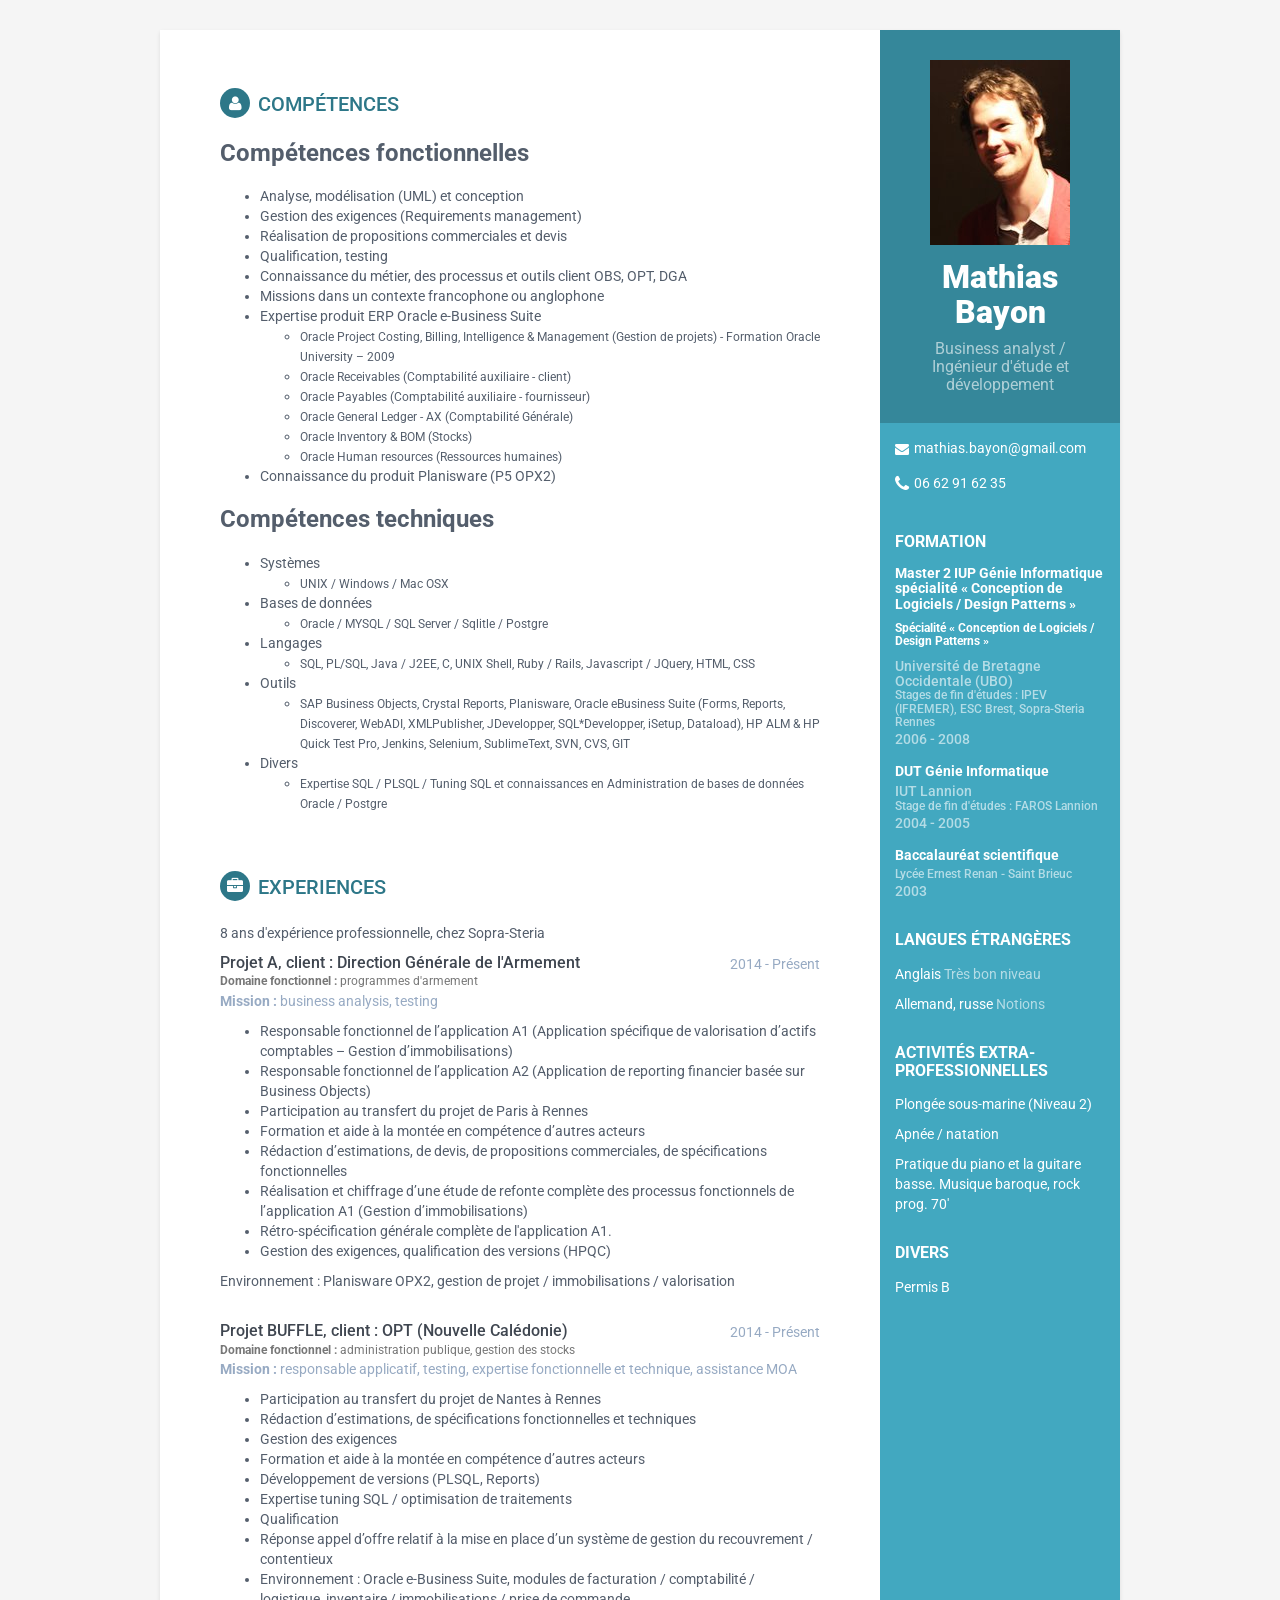
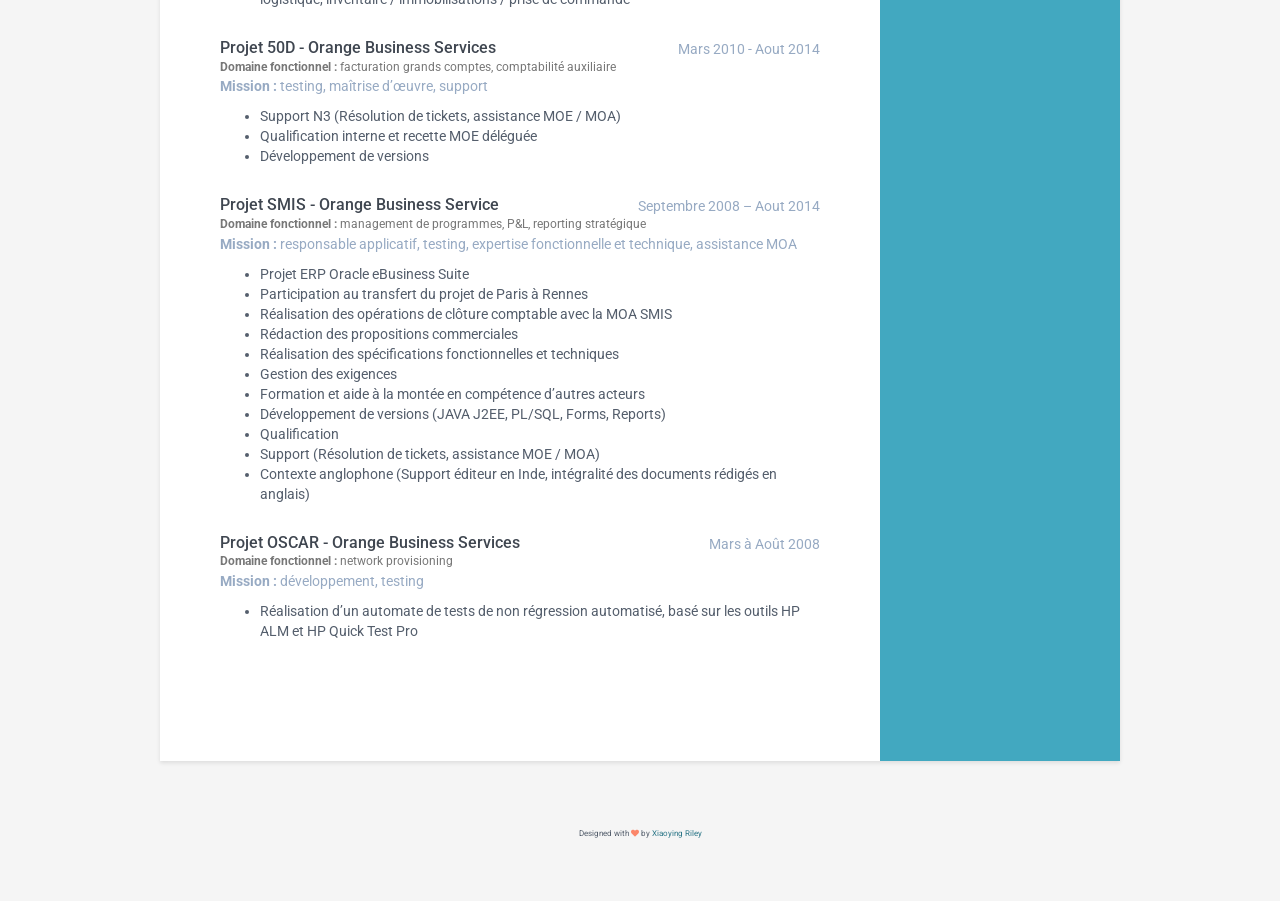
==== index.html @ 3745bb8a "First version" ====
<!DOCTYPE html>
<!--[if IE 8]> <html lang="en" class="ie8"> <![endif]-->  
<!--[if IE 9]> <html lang="en" class="ie9"> <![endif]-->  
<!--[if !IE]><!--> <html lang="fr"> <!--<![endif]-->  
<head>
    <title>CV</title>
    <!-- Meta -->
    <meta charset="utf-8">
    <meta http-equiv="X-UA-Compatible" content="IE=edge">
    <meta name="viewport" content="width=device-width, initial-scale=1.0">
    <meta name="description" content="Responsive HTML5 Resume/CV Template for Developers">
    <meta name="author" content="Xiaoying Riley at 3rd Wave Media">    
    <link rel="shortcut icon" href="favicon.ico" media="all">  
    <link href='https://fonts.googleapis.com/css?family=Roboto:400,500,400italic,300italic,300,500italic,700,700italic,900,900italic' rel='stylesheet' type='text/css' media="all">
    <!-- Global CSS -->
    <link rel="stylesheet" href="assets/plugins/bootstrap/css/bootstrap.min.css" media="all">   
    <!-- Plugins CSS -->
    <link rel="stylesheet" href="assets/plugins/font-awesome/css/font-awesome.css" media="all">
    
    <!-- Theme CSS -->  
    <link id="theme-style" rel="stylesheet" href="assets/css/styles.css" media="all">
    <!-- HTML5 shim and Respond.js for IE8 support of HTML5 elements and media queries -->
    <!--[if lt IE 9]>
      <script src="https://oss.maxcdn.com/html5shiv/3.7.2/html5shiv.min.js"></script>
      <script src="https://oss.maxcdn.com/respond/1.4.2/respond.min.js"></script>
      <![endif]-->
  </head> 

  <body>
    <div class="wrapper">
        <div class="sidebar-wrapper">
            <div class="profile-container">
                <img class="profile" src="assets/images/profile.png" alt="" />
                <h1 class="name">Mathias Bayon</h1>
                <h3 class="tagline">Business analyst / Ingénieur d'étude et développement</h3>
            </div><!--//profile-container-->
            
            <div class="contact-container container-block">
                <ul class="list-unstyled contact-list">
                    <li class="email"><i class="fa fa-envelope"></i><a href="mailto: mathias.bayon@gmail.com">mathias.bayon@gmail.com</a></li>
                    <li class="phone"><i class="fa fa-phone"></i><a href="tel:06 62 91 62 35">06 62 91 62 35</a></li>
                </ul>
            </div><!--//contact-container-->
            <div class="education-container container-block">
                <h2 class="container-block-title">Formation</h2>
                <div class="item">
                    <h4 class="degree">Master 2 IUP Génie Informatique spécialité « Conception de Logiciels / Design Patterns »</h4>
                    <h6 class="specialty">Spécialité « Conception de Logiciels / Design Patterns »</h5>
                        <h5 class="meta">Université de Bretagne Occidentale (UBO)</h5>
						<h6 class="meta">Stages de fin d'études : IPEV (IFREMER), ESC Brest, Sopra-Steria Rennes</h6>
                        <div class="time">2006 - 2008</div>
                    </div><!--//item-->
                    <div class="item">
                        <h4 class="degree">DUT Génie Informatique</h4>
                        <h5 class="meta">IUT Lannion</h5>
						<h6 class="meta">Stage de fin d'études : FAROS Lannion</h5>
                        <div class="time">2004 - 2005</div>
                    </div><!--//item-->
                    <div class="item">
                        <h4 class="degree">Baccalauréat scientifique</h4>
                        <h6 class="meta">Lycée Ernest Renan - Saint Brieuc</h5>
                        <div class="time">2003</div>
                    </div><!--//item-->
                </div><!--//education-container-->

                <div class="languages-container container-block">
                    <h2 class="container-block-title">Langues étrangères</h2>
                    <ul class="list-unstyled interests-list">
                        <li>Anglais <span class="lang-desc">Très bon niveau</span></li>
                        <li>Allemand, russe <span class="lang-desc">Notions</span></li>
                    </ul>
                </div><!--//interests-->

                <div class="interests-container container-block">
                    <h2 class="container-block-title">Activités extra-professionnelles</h2>
                    <ul class="list-unstyled interests-list">
                        <li>Plongée sous-marine (Niveau 2)</li>
                        <li>Apnée / natation</li>
                        <li>Pratique du piano et la guitare basse. Musique baroque, rock prog. 70'</li>
                    </ul>
                </div><!--//interests-->
				
				 <div class="interests-container container-block">
                    <h2 class="container-block-title">Divers</h2>
                    <ul class="list-unstyled interests-list">
                        <li>Permis B</li>
                    </ul>
                </div><!--//interests-->

            </div><!--//sidebar-wrapper-->

            <div class="main-wrapper">

                <section class="section summary-section">
                    <h2 class="section-title"><i class="fa fa-user"></i>Compétences</h2>
                    <div class="summary">
                        <h3>Compétences fonctionnelles<h3>
                           <h4></h4>
						   <ul type="disc">
                           <li>Analyse, modélisation (UML) et conception</li>
						   <li>Gestion des exigences (Requirements management)</li>
						   <li>Réalisation de propositions commerciales et devis</li>
                           <li>Qualification, testing</li>
                           <li>Connaissance du métier, des processus et outils client OBS, OPT, DGA</li>
                           <li>Missions dans un contexte francophone ou anglophone</li>
                           <li>Expertise produit ERP Oracle e-Business Suite
                           <ul>
                               <li><small>Oracle Project Costing, Billing, Intelligence & Management (Gestion de projets) - Formation Oracle University – 2009</small></li>
                               <li><small>Oracle Receivables (Comptabilité auxiliaire - client)</small></li>
                               <li><small>Oracle Payables (Comptabilité auxiliaire - fournisseur)</small></li>
                               <li><small>Oracle General Ledger - AX (Comptabilité Générale)</small></li>
                               <li><small>Oracle Inventory & BOM (Stocks)</small></li>
                               <li><small>Oracle Human resources (Ressources humaines)</small></li>
                           </ul></li>
                           <li>Connaissance du produit Planisware (P5 OPX2)</li>
						   </ul>
                           <h3>Compétences techniques<h3>
                               <h4></h4>
							   <ul type="disc">
							   <li>Systèmes</li>
							   <ul>
                               <li><small>UNIX / Windows / Mac OSX</small></li>
							   </ul></li>
                               <li>Bases de données</li>
							   <ul>
                               <li><small>Oracle / MYSQL / SQL Server / Sqlitle / Postgre</small></li>
							   </ul></li>
                               <li>Langages</li>
							   <ul>
                               <li><small>SQL, PL/SQL, Java / J2EE, C, UNIX Shell, Ruby / Rails, Javascript / JQuery, HTML, CSS</small></li>
							   </ul></li>
                               <li>Outils</li>
							   <ul>
                               <li><small>SAP Business Objects, Crystal Reports, Planisware, Oracle eBusiness Suite (Forms, Reports, Discoverer, WebADI, XMLPublisher, JDevelopper, SQL*Developper, iSetup, Dataload), HP ALM & HP Quick Test Pro, Jenkins, Selenium, SublimeText, SVN, CVS, GIT</small></li>
							   </ul></li>
                               <li>Divers</li>
							   <ul>
                               <li><small>Expertise SQL / PLSQL / Tuning SQL et connaissances en Administration de bases de données Oracle / Postgre</small>
							   </ul></li>
							   </ul>
							</ul>
                           </div><!--//summary-->
                       </section><!--//section-->

                       <section class="section experiences-section">
                        <h2 class="section-title"><i class="fa fa-briefcase"></i>Experiences</h2>
						<p>8 ans d'expérience professionnelle, chez Sopra-Steria</p>
                        <div class="item">
                            <div class="meta">
                                <div class="upper-row">
                                    <h3 class="job-title">Projet A, client : Direction Générale de l'Armement</h3>
                                    <h4 class="job-title"><small><b>Domaine fonctionnel :</b> programmes d'armement</small></h4>
                                    <div class="time">2014 - Présent</div>
                                </div><!--//upper-row-->
                                <div class="company"><b>Mission :</b> business analysis, testing</div>
                            </div><!--//meta-->
                            <div class="details">
                                <ul type="disc">
                                <li>Responsable fonctionnel de l’application A1 (Application spécifique de valorisation d’actifs comptables – Gestion d’immobilisations)</li>
                                <li>Responsable fonctionnel de l’application A2 (Application de reporting financier basée sur Business Objects)</li>
                                <li>Participation au transfert du projet de Paris à Rennes</li>
                                <li>Formation et aide à la montée en compétence d’autres acteurs</li>
                                <li>Rédaction d’estimations, de devis, de propositions commerciales, de spécifications fonctionnelles</li>
                                <li>Réalisation et chiffrage d’une étude de refonte complète des processus fonctionnels de l’application A1 (Gestion d’immobilisations)</li>
								<li>Rétro-spécification générale complète de l'application A1.
                                <li>Gestion des exigences, qualification des versions (HPQC)</li>
                                </ul>
                                <p>Environnement : Planisware OPX2, gestion de projet / immobilisations / valorisation</p>
                                </div><!--//details-->
                            </div><!--//item-->
                            <div class="item">
                                <div class="meta">
                                    <div class="upper-row">
									<h3 class="job-title">Projet BUFFLE, client : OPT (Nouvelle Calédonie)</h3>
									<h4 class="job-title"><small><b>Domaine fonctionnel :</b> administration publique, gestion des stocks</small></h4>
                                    <div class="time">2014 - Présent</div>
                                    </div><!--//upper-row-->
                                    <div class="company"><b>Mission :</b> responsable applicatif, testing, expertise fonctionnelle et technique, assistance MOA</div>
                                </div><!--//meta-->
                                <div class="details">
								<ul type="disc">
                                    <li>Participation au transfert du projet de Nantes à Rennes</li>
                                    <li>Rédaction d’estimations, de spécifications fonctionnelles et techniques</li>
                                    <li>Gestion des exigences</li>
                                    <li>Formation et aide à la montée en compétence d’autres acteurs</li>
                                    <li>Développement de versions (PLSQL, Reports)</li>
                                    <li>Expertise tuning SQL / optimisation de traitements</li>
                                    <li>Qualification</li>
                                    <li>Réponse appel d’offre relatif à la mise en place d’un système de gestion du recouvrement / contentieux</li>
                                    <li>Environnement : Oracle e-Business Suite, modules de facturation / comptabilité / logistique, inventaire / immobilisations / prise de commande</li>
									</ul>
                                    </div><!--//details-->
                                </div><!--//item-->
                                <div class="item">
                                    <div class="meta">
                                        <div class="upper-row">
                                            <h3 class="job-title">Projet 50D - Orange Business Services</h3>
											<h4 class="job-title"><small><b>Domaine fonctionnel :</b> facturation grands comptes, comptabilité auxiliaire</small></h4>
                                            <div class="time">Mars 2010 - Aout 2014</div>
                                        </div><!--//upper-row-->
                                        <div class="company"><b>Mission :</b> testing, maîtrise d’œuvre, support</div>
                                    </div><!--//meta-->
                                    <div class="details">
									<ul type="disc">
                                        <li>Support N3 (Résolution de tickets, assistance MOE / MOA)</li>
                                        <li>Qualification interne et recette MOE déléguée</li>
                                        <li>Développement de versions</li>
                                        </p>
										</ul>
                                    </div><!--//details-->
                                </div><!--//item-->
                                <div class="item">
                                    <div class="meta">
                                        <div class="upper-row">
                                            <h3 class="job-title">Projet SMIS - Orange Business Service</h3>
											<h4 class="job-title"><small><b>Domaine fonctionnel :</b> management de programmes, P&L, reporting stratégique</small></h4>
                                            <div class="time">Septembre 2008 – Aout 2014</div>
                                        </div><!--//upper-row-->
                                        <div class="company"><b>Mission :</b> responsable applicatif, testing, expertise fonctionnelle et technique, assistance MOA</div>
                                    </div><!--//meta-->
                                    <div class="details">
                                        <ul type="disc">
										<li>Projet ERP Oracle eBusiness Suite</li>
										<li>Participation au transfert du projet de Paris à Rennes</li>
                                        <li>Réalisation des opérations de clôture comptable avec la MOA SMIS</li>
                                        <li>Rédaction des propositions commerciales</li>
										<li>Réalisation des spécifications fonctionnelles et techniques</li>
                                        <li>Gestion des exigences</li>
                                        <li>Formation et aide à la montée en compétence d’autres acteurs</li>
                                        <li>Développement de versions (JAVA J2EE, PL/SQL, Forms, Reports)</li>
                                        <li>Qualification</li>
                                        <li>Support (Résolution de tickets, assistance MOE / MOA)</li>
                                        <li>Contexte anglophone (Support éditeur en Inde, intégralité des documents rédigés en anglais)</li>
										</ul>
                                    </div><!--//details-->
                                </div><!--//item-->
                                <div class="item">
                                    <div class="meta">
                                        <div class="upper-row">
                                            <h3 class="job-title">Projet OSCAR - Orange Business Services</h3>
											<h4 class="job-title"><small><b>Domaine fonctionnel :</b> network provisioning</small></h4>
                                            <div class="time">Mars à Août 2008</div>
                                        </div><!--//upper-row-->
                                        <div class="company"><b>Mission :</b> développement, testing</div>
                                    </div><!--//meta-->
                                    <div class="details">
									<ul type="disc">
                                        <li>Réalisation d’un automate de tests de non régression automatisé, basé sur les outils HP ALM et HP Quick Test Pro</li>
									</ul>
                                    </div><!--//details-->
                                </div><!--//item-->
                            </section><!--//section-->
                    </div><!--//main-body-->
                </div>

                <footer class="footer">
                    <div class="text-center">
                        <!--/* This template is released under the Creative Commons Attribution 3.0 License. Please keep the attribution link below when using for your own project. Thank you for your support. :) If you'd like to use the template without the attribution, you can check out other license options via our website: themes.3rdwavemedia.com */-->
                        <small class="copyright">Designed with <i class="fa fa-heart"></i> by <a href="http://themes.3rdwavemedia.com" target="_blank">Xiaoying Riley</a></small>
                    </div><!--//container-->
                </footer><!--//footer-->

                <!-- Javascript -->          
                <script type="text/javascript" src="assets/plugins/jquery-1.11.3.min.js"></script>
                <script type="text/javascript" src="assets/plugins/bootstrap/js/bootstrap.min.js"></script>    
                <!-- custom js -->
                <script type="text/javascript" src="assets/js/main.js"></script>            
            </body>
            </html>
---- assets/css/styles.css ----
/*   
 * Template Name: Orbit - Responsive Resume/CV Template for Developers
 * Version: 1.0
 * Author: Xiaoying Riley
 * Twitter: @3rdwave_themes
 * License: Creative Commons Attribution 3.0 License
 * Website: http://themes.3rdwavemedia.com/
*/
/* styles.css */
/* ======= Base ======= */
body {
  font-family: 'Roboto', sans-serif;
  color: #545E6C;
  background: #f5f5f5;
  font-size: 14px;
  padding: 30px;
  -webkit-font-smoothing: antialiased;
  -moz-osx-font-smoothing: grayscale;
}
h1,
h2,
h3,
h4,
h5,
h6 {
  font-weight: 700;
}
a {
  color: #2d7788;
  -webkit-transition: all 0.4s ease-in-out;
  -moz-transition: all 0.4s ease-in-out;
  -ms-transition: all 0.4s ease-in-out;
  -o-transition: all 0.4s ease-in-out;
}
a:hover {
  text-decoration: underline;
  color: #1a454f;
}
a:focus {
  text-decoration: none;
}
p {
  line-height: 1.5;
}
.wrapper {
  background: #42A8C0;
  max-width: 960px;
  margin: 0 auto;
  position: relative;
  -webkit-box-shadow: 0px 2px 4px rgba(0, 0, 0, 0.1);
  -moz-box-shadow: 0px 2px 4px rgba(0, 0, 0, 0.1);
  box-shadow: 0px 2px 4px rgba(0, 0, 0, 0.1);
}
.sidebar-wrapper {
  background: #42A8C0;
  position: absolute;
  right: 0;
  width: 240px;
  height: 100%;
  min-height: 800px;
  color: #fff;
}
.sidebar-wrapper a {
  color: #fff;
}
.sidebar-wrapper .profile-container {
  padding: 30px;
  background: rgba(0, 0, 0, 0.2);
  text-align: center;
  color: #fff;
}
.sidebar-wrapper .name {
  font-size: 32px;
  font-weight: 900;
  margin-top: 0;
  margin-bottom: 10px;
}
.sidebar-wrapper .tagline {
  color: rgba(255, 255, 255, 0.6);
  font-size: 16px;
  font-weight: 400;
  margin-top: 0;
  margin-bottom: 0;
}
.sidebar-wrapper .profile {
  margin-bottom: 15px;
}
.sidebar-wrapper .contact-list .fa {
  margin-right: 5px;
  font-size: 18px;
  vertical-align: middle;
}
.sidebar-wrapper .contact-list li {
  margin-bottom: 15px;
}
.sidebar-wrapper .contact-list li:last-child {
  margin-bottom: 0;
}
.sidebar-wrapper .contact-list .email .fa {
  font-size: 14px;
}
.sidebar-wrapper .container-block {
  padding: 15px;
}
.sidebar-wrapper .container-block-title {
  text-transform: uppercase;
  font-size: 16px;
  font-weight: 700;
  margin-top: 0;
  margin-bottom: 15px;
}
.sidebar-wrapper .degree {
  font-size: 14px;
  margin-top: 0;
  margin-bottom: 5px;
}
.sidebar-wrapper .education-container .item {
  margin-bottom: 15px;
}
.sidebar-wrapper .education-container .item:last-child {
  margin-bottom: 0;
}
.sidebar-wrapper .education-container .meta {
  color: rgba(255, 255, 255, 0.6);
  font-weight: 500;
  margin-bottom: 0px;
  margin-top: 0;
}
.sidebar-wrapper .education-container .time {
  color: rgba(255, 255, 255, 0.6);
  font-weight: 500;
  margin-bottom: 0px;
}
.sidebar-wrapper .languages-container .lang-desc {
  color: rgba(255, 255, 255, 0.6);
}
.sidebar-wrapper .languages-list {
  margin-bottom: 0;
}
.sidebar-wrapper .languages-list li {
  margin-bottom: 10px;
}
.sidebar-wrapper .languages-list li:last-child {
  margin-bottom: 0;
}
.sidebar-wrapper .interests-list {
  margin-bottom: 0;
}
.sidebar-wrapper .interests-list li {
  margin-bottom: 10px;
}
.sidebar-wrapper .interests-list li:last-child {
  margin-bottom: 0;
}
.main-wrapper {
  background: #fff;
  padding: 60px;
  padding-right: 300px;
}
.main-wrapper .section-title {
  text-transform: uppercase;
  font-size: 20px;
  font-weight: 500;
  color: #2d7788;
  position: relative;
  margin-top: 0;
  margin-bottom: 20px;
}
.main-wrapper .section-title .fa {
  width: 30px;
  height: 30px;
  margin-right: 8px;
  display: inline-block;
  color: #fff;
  -webkit-border-radius: 50%;
  -moz-border-radius: 50%;
  -ms-border-radius: 50%;
  -o-border-radius: 50%;
  border-radius: 50%;
  -moz-background-clip: padding;
  -webkit-background-clip: padding-box;
  background-clip: padding-box;
  background: #2d7788;
  text-align: center;
  padding-top: 8px;
  font-size: 16px;
  position: relative;
  top: -2px;
}
.main-wrapper .section {
  margin-bottom: 60px;
}
.main-wrapper .experiences-section .item {
  margin-bottom: 30px;
}
.main-wrapper .upper-row {
  position: relative;
  overflow: hidden;
  margin-bottom: 2px;
}
.main-wrapper .job-title {
  color: #3F4650;
  font-size: 16px;
  margin-top: 0;
  margin-bottom: 0;
  font-weight: 500;
}
.main-wrapper .time {
  position: absolute;
  right: 0;
  top: 0;
  color: #97AAC3;
}
.main-wrapper .company {
  margin-bottom: 10px;
  color: #97AAC3;
}
.main-wrapper .project-title {
  font-size: 16px;
  font-weight: 400;
  margin-top: 0;
  margin-bottom: 5px;
}
.main-wrapper .projects-section .intro {
  margin-bottom: 30px;
}
.main-wrapper .projects-section .item {
  margin-bottom: 15px;
}
.skillset .item {
  margin-bottom: 15px;
  overflow: hidden;
}
.skillset .level-title {
  font-size: 14px;
  margin-top: 0;
  margin-bottom: 12px;
}
.skillset .level-bar {
  height: 12px;
  background: #f5f5f5;
}
.skillset .level-bar-inner {
  height: 12px;
  background: #7bc2d3;
}
.footer {
  padding: 30px;
  padding-top: 60px;
}
.footer .copyright {
  line-height: 1.6;
  color: #545E6C;
  font-size: 8px;
}
.footer .fa-heart {
  color: #fb866a;
}
/* Extra small devices (phones, less than 768px) */
@media (max-width: 767px) {
  .sidebar-wrapper {
    position: static;
    width: inherit;
  }
  .main-wrapper {
    padding: 30px;
  }
  .main-wrapper .time {
    position: static;
    display: block;
    margin-top: 5px;
  }
  .main-wrapper .upper-row {
    margin-bottom: 0;
  }
}
/* Small devices (tablets, 768px and up) */
/* Medium devices (desktops, 992px and up) */
@media (min-width: 992px) {
  .skillset .level-title {
    display: inline-block;
    float: left;
    width: 30%;
    margin-bottom: 0;
  }
  .skillset .level-bar {
    display: inline-block;
    width: 70%;
    float: left;
    position: relative;
    top: 1px;
  }
}
/* Large devices (large desktops, 1200px and up) */
/* Ex-Large devices (large desktops, 1200px and up) */
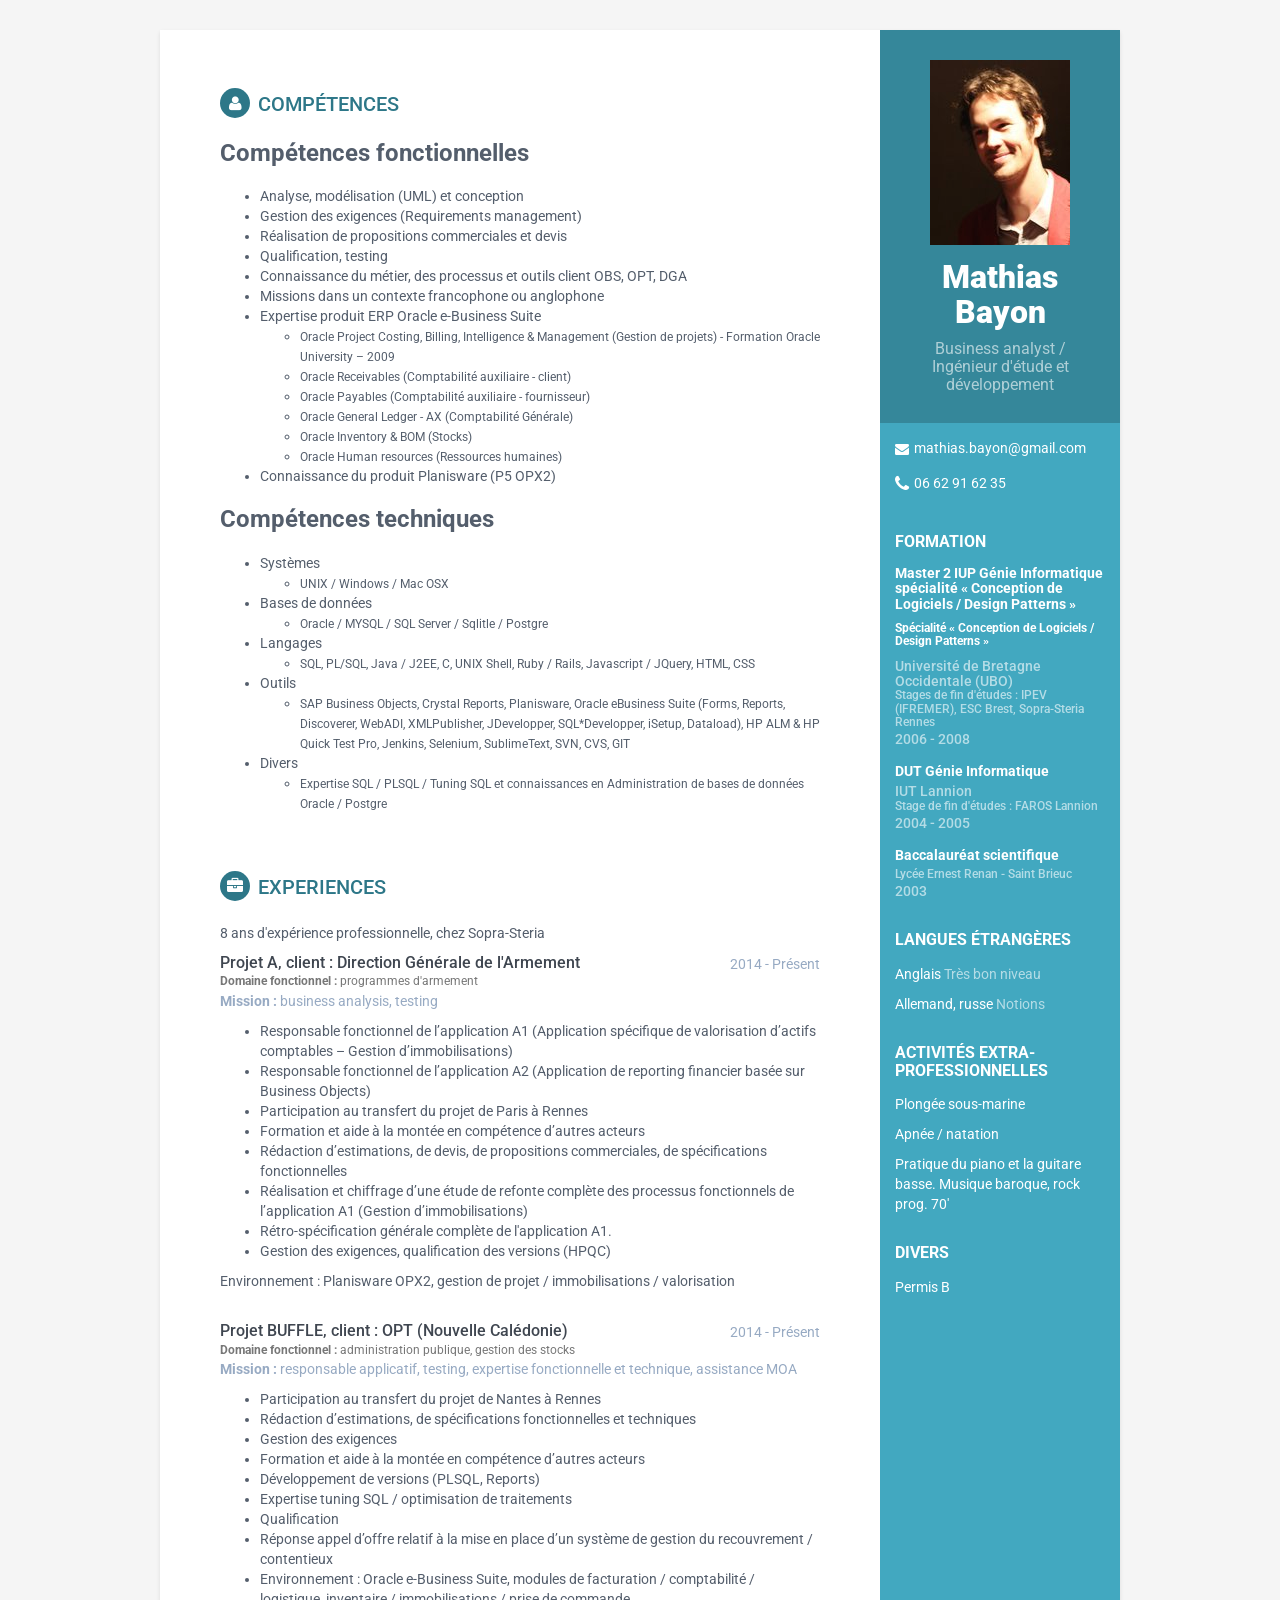
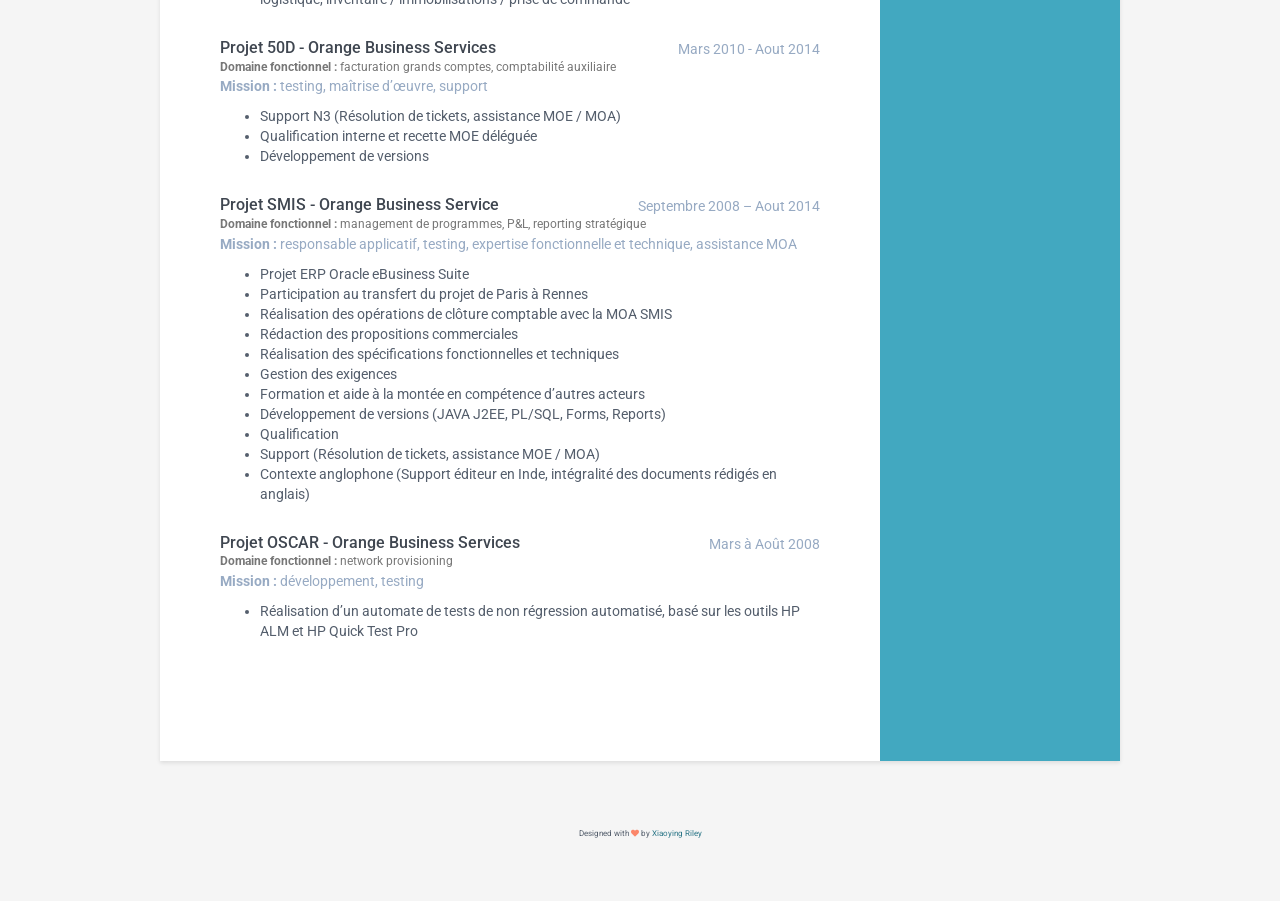
==== commit b8d0925a: "Fixes" ====
--- a/index.html
+++ b/index.html
@@ -74,7 +74,7 @@
                 <div class="interests-container container-block">
                     <h2 class="container-block-title">Activités extra-professionnelles</h2>
                     <ul class="list-unstyled interests-list">
-                        <li>Plongée sous-marine (Niveau 2)</li>
+                        <li>Plongée sous-marine</li>
                         <li>Apnée / natation</li>
                         <li>Pratique du piano et la guitare basse. Musique baroque, rock prog. 70'</li>
                     </ul>
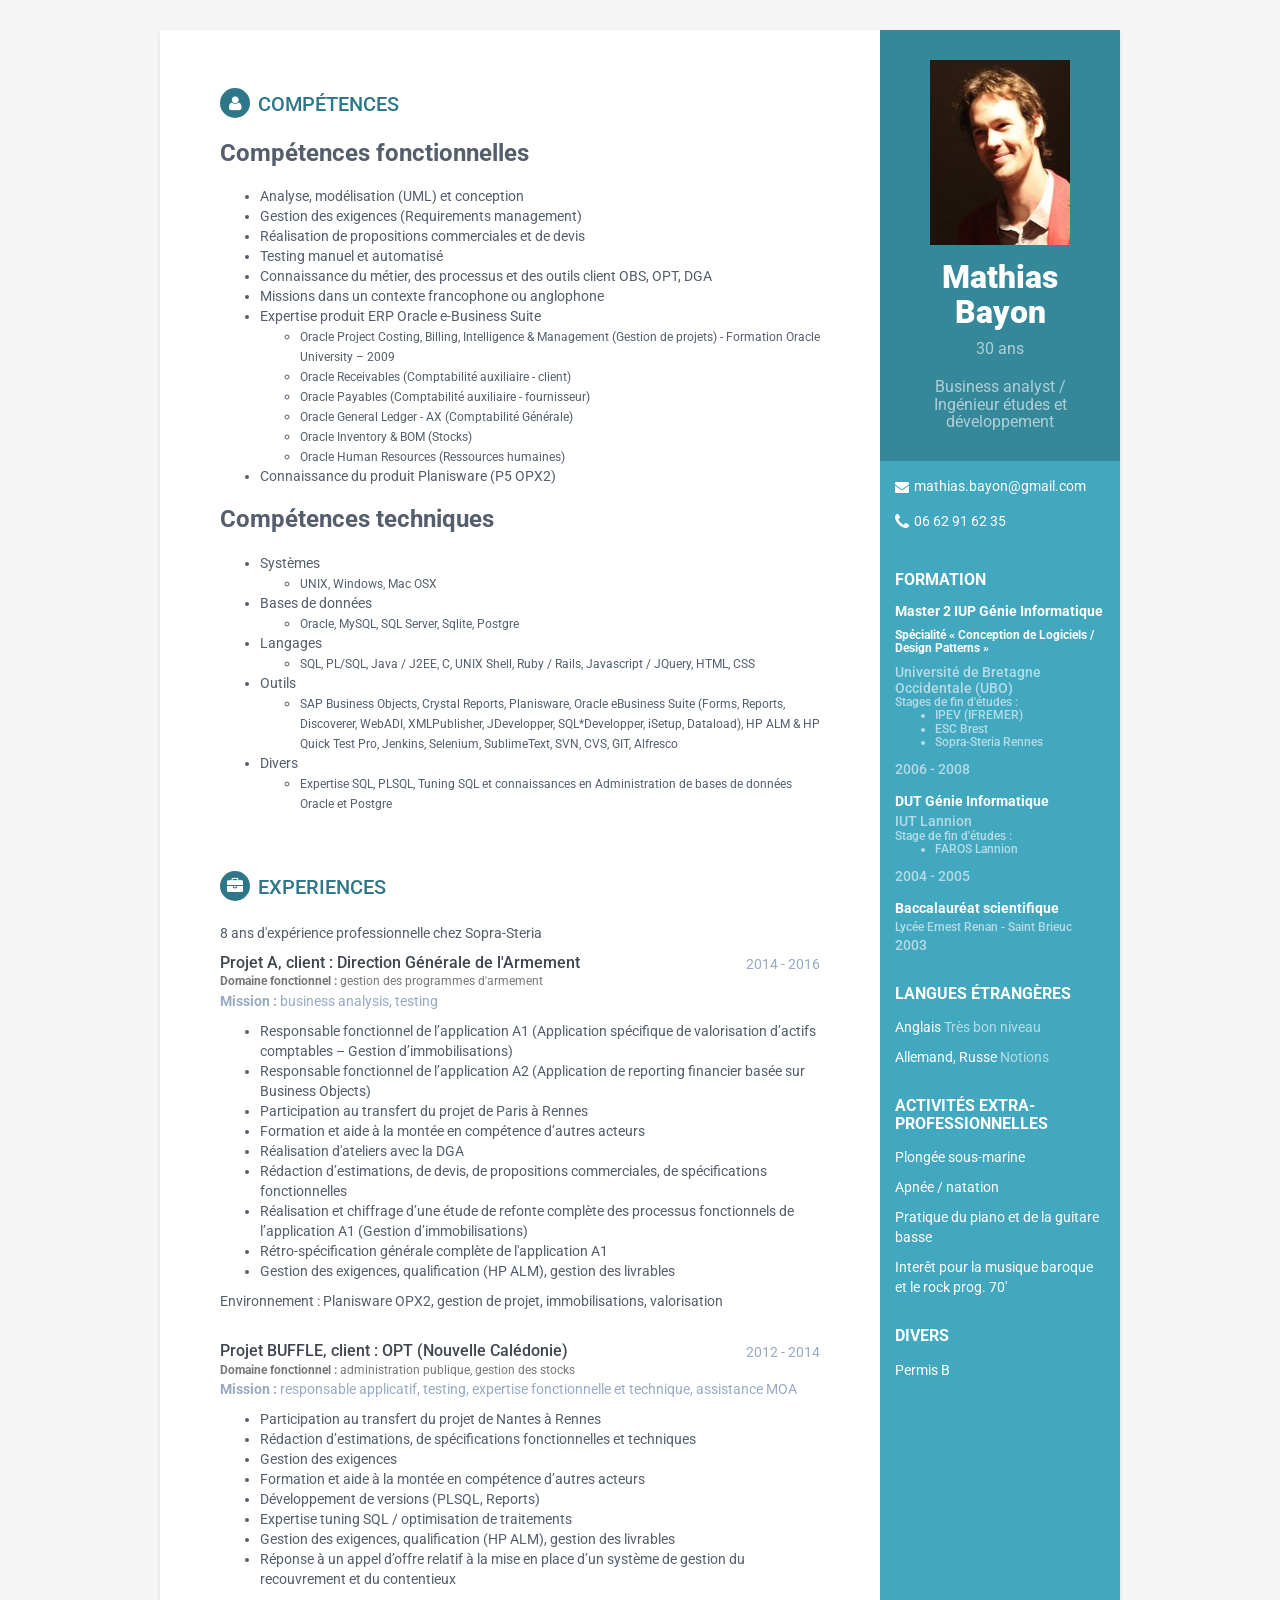
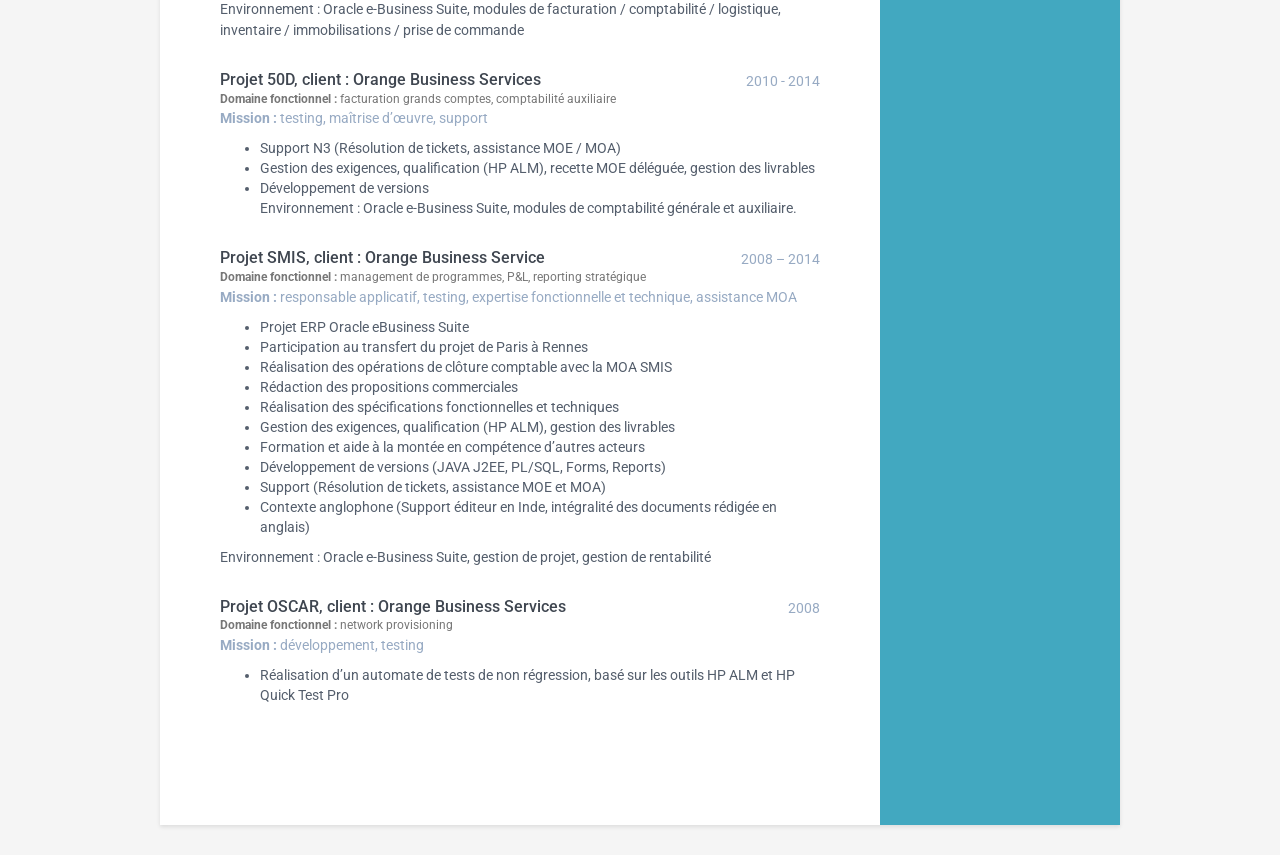
==== commit 4cdf41f7: "Fixes" ====
--- a/index.html
+++ b/index.html
@@ -32,7 +32,9 @@
             <div class="profile-container">
                 <img class="profile" src="assets/images/profile.png" alt="" />
                 <h1 class="name">Mathias Bayon</h1>
-                <h3 class="tagline">Business analyst / Ingénieur d'étude et développement</h3>
+                <h2 class="tagline">30 ans</h3>
+                <br>
+                <h3 class="tagline">Business analyst / Ingénieur études et développement</h3>
             </div><!--//profile-container-->
             
             <div class="contact-container container-block">
@@ -44,16 +46,20 @@
             <div class="education-container container-block">
                 <h2 class="container-block-title">Formation</h2>
                 <div class="item">
-                    <h4 class="degree">Master 2 IUP Génie Informatique spécialité « Conception de Logiciels / Design Patterns »</h4>
+                    <h4 class="degree">Master 2 IUP Génie Informatique</h4>
                     <h6 class="specialty">Spécialité « Conception de Logiciels / Design Patterns »</h5>
                         <h5 class="meta">Université de Bretagne Occidentale (UBO)</h5>
-						<h6 class="meta">Stages de fin d'études : IPEV (IFREMER), ESC Brest, Sopra-Steria Rennes</h6>
+						<h6 class="meta">Stages de fin d'études : <ul>
+                        <li>IPEV (IFREMER)</li>
+                        <li>ESC Brest</li>
+                        <li>Sopra-Steria Rennes</li></ul></h6>
                         <div class="time">2006 - 2008</div>
                     </div><!--//item-->
                     <div class="item">
                         <h4 class="degree">DUT Génie Informatique</h4>
                         <h5 class="meta">IUT Lannion</h5>
-						<h6 class="meta">Stage de fin d'études : FAROS Lannion</h5>
+						<h6 class="meta">Stage de fin d'études :
+                        <ul><li>FAROS Lannion</li></ul></h5>
                         <div class="time">2004 - 2005</div>
                     </div><!--//item-->
                     <div class="item">
@@ -67,7 +73,7 @@
                     <h2 class="container-block-title">Langues étrangères</h2>
                     <ul class="list-unstyled interests-list">
                         <li>Anglais <span class="lang-desc">Très bon niveau</span></li>
-                        <li>Allemand, russe <span class="lang-desc">Notions</span></li>
+                        <li>Allemand, Russe <span class="lang-desc">Notions</span></li>
                     </ul>
                 </div><!--//interests-->
 
@@ -76,7 +82,8 @@
                     <ul class="list-unstyled interests-list">
                         <li>Plongée sous-marine</li>
                         <li>Apnée / natation</li>
-                        <li>Pratique du piano et la guitare basse. Musique baroque, rock prog. 70'</li>
+                        <li>Pratique du piano et de la guitare basse</li>
+                        <li>Interêt pour la musique baroque et le rock prog. 70'</li>
                     </ul>
                 </div><!--//interests-->
 				
@@ -99,9 +106,9 @@
 						   <ul type="disc">
                            <li>Analyse, modélisation (UML) et conception</li>
 						   <li>Gestion des exigences (Requirements management)</li>
-						   <li>Réalisation de propositions commerciales et devis</li>
-                           <li>Qualification, testing</li>
-                           <li>Connaissance du métier, des processus et outils client OBS, OPT, DGA</li>
+						   <li>Réalisation de propositions commerciales et de devis</li>
+                           <li>Testing manuel et automatisé</li>
+                           <li>Connaissance du métier, des processus et des outils client OBS, OPT, DGA</li>
                            <li>Missions dans un contexte francophone ou anglophone</li>
                            <li>Expertise produit ERP Oracle e-Business Suite
                            <ul>
@@ -110,7 +117,7 @@
                                <li><small>Oracle Payables (Comptabilité auxiliaire - fournisseur)</small></li>
                                <li><small>Oracle General Ledger - AX (Comptabilité Générale)</small></li>
                                <li><small>Oracle Inventory & BOM (Stocks)</small></li>
-                               <li><small>Oracle Human resources (Ressources humaines)</small></li>
+                               <li><small>Oracle Human Resources (Ressources humaines)</small></li>
                            </ul></li>
                            <li>Connaissance du produit Planisware (P5 OPX2)</li>
 						   </ul>
@@ -119,11 +126,11 @@
 							   <ul type="disc">
 							   <li>Systèmes</li>
 							   <ul>
-                               <li><small>UNIX / Windows / Mac OSX</small></li>
+                               <li><small>UNIX, Windows, Mac OSX</small></li>
 							   </ul></li>
                                <li>Bases de données</li>
 							   <ul>
-                               <li><small>Oracle / MYSQL / SQL Server / Sqlitle / Postgre</small></li>
+                               <li><small>Oracle, MySQL, SQL Server, Sqlite, Postgre</small></li>
 							   </ul></li>
                                <li>Langages</li>
 							   <ul>
@@ -131,11 +138,11 @@
 							   </ul></li>
                                <li>Outils</li>
 							   <ul>
-                               <li><small>SAP Business Objects, Crystal Reports, Planisware, Oracle eBusiness Suite (Forms, Reports, Discoverer, WebADI, XMLPublisher, JDevelopper, SQL*Developper, iSetup, Dataload), HP ALM & HP Quick Test Pro, Jenkins, Selenium, SublimeText, SVN, CVS, GIT</small></li>
+                               <li><small>SAP Business Objects, Crystal Reports, Planisware, Oracle eBusiness Suite (Forms, Reports, Discoverer, WebADI, XMLPublisher, JDevelopper, SQL*Developper, iSetup, Dataload), HP ALM & HP Quick Test Pro, Jenkins, Selenium, SublimeText, SVN, CVS, GIT, Alfresco</small></li>
 							   </ul></li>
                                <li>Divers</li>
 							   <ul>
-                               <li><small>Expertise SQL / PLSQL / Tuning SQL et connaissances en Administration de bases de données Oracle / Postgre</small>
+                               <li><small>Expertise SQL, PLSQL, Tuning SQL et connaissances en Administration de bases de données Oracle et Postgre</small>
 							   </ul></li>
 							   </ul>
 							</ul>
@@ -144,13 +151,13 @@
 
                        <section class="section experiences-section">
                         <h2 class="section-title"><i class="fa fa-briefcase"></i>Experiences</h2>
-						<p>8 ans d'expérience professionnelle, chez Sopra-Steria</p>
+						<p>8 ans d'expérience professionnelle chez Sopra-Steria</p>
                         <div class="item">
                             <div class="meta">
                                 <div class="upper-row">
                                     <h3 class="job-title">Projet A, client : Direction Générale de l'Armement</h3>
-                                    <h4 class="job-title"><small><b>Domaine fonctionnel :</b> programmes d'armement</small></h4>
-                                    <div class="time">2014 - Présent</div>
+                                    <h4 class="job-title"><small><b>Domaine fonctionnel :</b> gestion des programmes d'armement</small></h4>
+                                    <div class="time">2014 - 2016</div>
                                 </div><!--//upper-row-->
                                 <div class="company"><b>Mission :</b> business analysis, testing</div>
                             </div><!--//meta-->
@@ -160,12 +167,13 @@
                                 <li>Responsable fonctionnel de l’application A2 (Application de reporting financier basée sur Business Objects)</li>
                                 <li>Participation au transfert du projet de Paris à Rennes</li>
                                 <li>Formation et aide à la montée en compétence d’autres acteurs</li>
+                                <li>Réalisation d'ateliers avec la DGA</li>
                                 <li>Rédaction d’estimations, de devis, de propositions commerciales, de spécifications fonctionnelles</li>
                                 <li>Réalisation et chiffrage d’une étude de refonte complète des processus fonctionnels de l’application A1 (Gestion d’immobilisations)</li>
-								<li>Rétro-spécification générale complète de l'application A1.
-                                <li>Gestion des exigences, qualification des versions (HPQC)</li>
+								<li>Rétro-spécification générale complète de l'application A1</li>
+                                <li>Gestion des exigences, qualification (HP ALM), gestion des livrables</li>
                                 </ul>
-                                <p>Environnement : Planisware OPX2, gestion de projet / immobilisations / valorisation</p>
+                                <p>Environnement : Planisware OPX2, gestion de projet, immobilisations, valorisation</p>
                                 </div><!--//details-->
                             </div><!--//item-->
                             <div class="item">
@@ -173,7 +181,7 @@
                                     <div class="upper-row">
 									<h3 class="job-title">Projet BUFFLE, client : OPT (Nouvelle Calédonie)</h3>
 									<h4 class="job-title"><small><b>Domaine fonctionnel :</b> administration publique, gestion des stocks</small></h4>
-                                    <div class="time">2014 - Présent</div>
+                                    <div class="time">2012 - 2014</div>
                                     </div><!--//upper-row-->
                                     <div class="company"><b>Mission :</b> responsable applicatif, testing, expertise fonctionnelle et technique, assistance MOA</div>
                                 </div><!--//meta-->
@@ -185,36 +193,35 @@
                                     <li>Formation et aide à la montée en compétence d’autres acteurs</li>
                                     <li>Développement de versions (PLSQL, Reports)</li>
                                     <li>Expertise tuning SQL / optimisation de traitements</li>
-                                    <li>Qualification</li>
-                                    <li>Réponse appel d’offre relatif à la mise en place d’un système de gestion du recouvrement / contentieux</li>
-                                    <li>Environnement : Oracle e-Business Suite, modules de facturation / comptabilité / logistique, inventaire / immobilisations / prise de commande</li>
-									</ul>
+                                    <li>Gestion des exigences, qualification (HP ALM), gestion des livrables</li>
+                                    <li>Réponse à un appel d’offre relatif à la mise en place d’un système de gestion du recouvrement et du contentieux</li></ul>
+                                    <p>Environnement : Oracle e-Business Suite, modules de facturation / comptabilité / logistique, inventaire / immobilisations / prise de commande</p>
                                     </div><!--//details-->
                                 </div><!--//item-->
                                 <div class="item">
                                     <div class="meta">
                                         <div class="upper-row">
-                                            <h3 class="job-title">Projet 50D - Orange Business Services</h3>
+                                            <h3 class="job-title">Projet 50D, client : Orange Business Services</h3>
 											<h4 class="job-title"><small><b>Domaine fonctionnel :</b> facturation grands comptes, comptabilité auxiliaire</small></h4>
-                                            <div class="time">Mars 2010 - Aout 2014</div>
+                                            <div class="time">2010 - 2014</div>
                                         </div><!--//upper-row-->
                                         <div class="company"><b>Mission :</b> testing, maîtrise d’œuvre, support</div>
                                     </div><!--//meta-->
                                     <div class="details">
 									<ul type="disc">
                                         <li>Support N3 (Résolution de tickets, assistance MOE / MOA)</li>
-                                        <li>Qualification interne et recette MOE déléguée</li>
+                                        <li>Gestion des exigences, qualification (HP ALM), recette MOE déléguée, gestion des livrables</li>
                                         <li>Développement de versions</li>
-                                        </p>
+                                        <p>Environnement : Oracle e-Business Suite, modules de comptabilité générale et auxiliaire.</p>
 										</ul>
                                     </div><!--//details-->
                                 </div><!--//item-->
                                 <div class="item">
                                     <div class="meta">
                                         <div class="upper-row">
-                                            <h3 class="job-title">Projet SMIS - Orange Business Service</h3>
+                                            <h3 class="job-title">Projet SMIS, client : Orange Business Service</h3>
 											<h4 class="job-title"><small><b>Domaine fonctionnel :</b> management de programmes, P&L, reporting stratégique</small></h4>
-                                            <div class="time">Septembre 2008 – Aout 2014</div>
+                                            <div class="time">2008 – 2014</div>
                                         </div><!--//upper-row-->
                                         <div class="company"><b>Mission :</b> responsable applicatif, testing, expertise fonctionnelle et technique, assistance MOA</div>
                                     </div><!--//meta-->
@@ -225,40 +232,33 @@
                                         <li>Réalisation des opérations de clôture comptable avec la MOA SMIS</li>
                                         <li>Rédaction des propositions commerciales</li>
 										<li>Réalisation des spécifications fonctionnelles et techniques</li>
-                                        <li>Gestion des exigences</li>
+                                        <li>Gestion des exigences, qualification (HP ALM), gestion des livrables</li>
                                         <li>Formation et aide à la montée en compétence d’autres acteurs</li>
                                         <li>Développement de versions (JAVA J2EE, PL/SQL, Forms, Reports)</li>
-                                        <li>Qualification</li>
-                                        <li>Support (Résolution de tickets, assistance MOE / MOA)</li>
-                                        <li>Contexte anglophone (Support éditeur en Inde, intégralité des documents rédigés en anglais)</li>
+                                        <li>Support (Résolution de tickets, assistance MOE et MOA)</li>
+                                        <li>Contexte anglophone (Support éditeur en Inde, intégralité des documents rédigée en anglais)</li>
 										</ul>
+                                        <p>Environnement : Oracle e-Business Suite, gestion de projet, gestion de rentabilité</p>
                                     </div><!--//details-->
                                 </div><!--//item-->
                                 <div class="item">
                                     <div class="meta">
                                         <div class="upper-row">
-                                            <h3 class="job-title">Projet OSCAR - Orange Business Services</h3>
+                                            <h3 class="job-title">Projet OSCAR, client : Orange Business Services</h3>
 											<h4 class="job-title"><small><b>Domaine fonctionnel :</b> network provisioning</small></h4>
-                                            <div class="time">Mars à Août 2008</div>
+                                            <div class="time">2008</div>
                                         </div><!--//upper-row-->
                                         <div class="company"><b>Mission :</b> développement, testing</div>
                                     </div><!--//meta-->
                                     <div class="details">
 									<ul type="disc">
-                                        <li>Réalisation d’un automate de tests de non régression automatisé, basé sur les outils HP ALM et HP Quick Test Pro</li>
+                                        <li>Réalisation d’un automate de tests de non régression, basé sur les outils HP ALM et HP Quick Test Pro</li>
 									</ul>
                                     </div><!--//details-->
                                 </div><!--//item-->
                             </section><!--//section-->
                     </div><!--//main-body-->
                 </div>
-
-                <footer class="footer">
-                    <div class="text-center">
-                        <!--/* This template is released under the Creative Commons Attribution 3.0 License. Please keep the attribution link below when using for your own project. Thank you for your support. :) If you'd like to use the template without the attribution, you can check out other license options via our website: themes.3rdwavemedia.com */-->
-                        <small class="copyright">Designed with <i class="fa fa-heart"></i> by <a href="http://themes.3rdwavemedia.com" target="_blank">Xiaoying Riley</a></small>
-                    </div><!--//container-->
-                </footer><!--//footer-->
 
                 <!-- Javascript -->          
                 <script type="text/javascript" src="assets/plugins/jquery-1.11.3.min.js"></script>
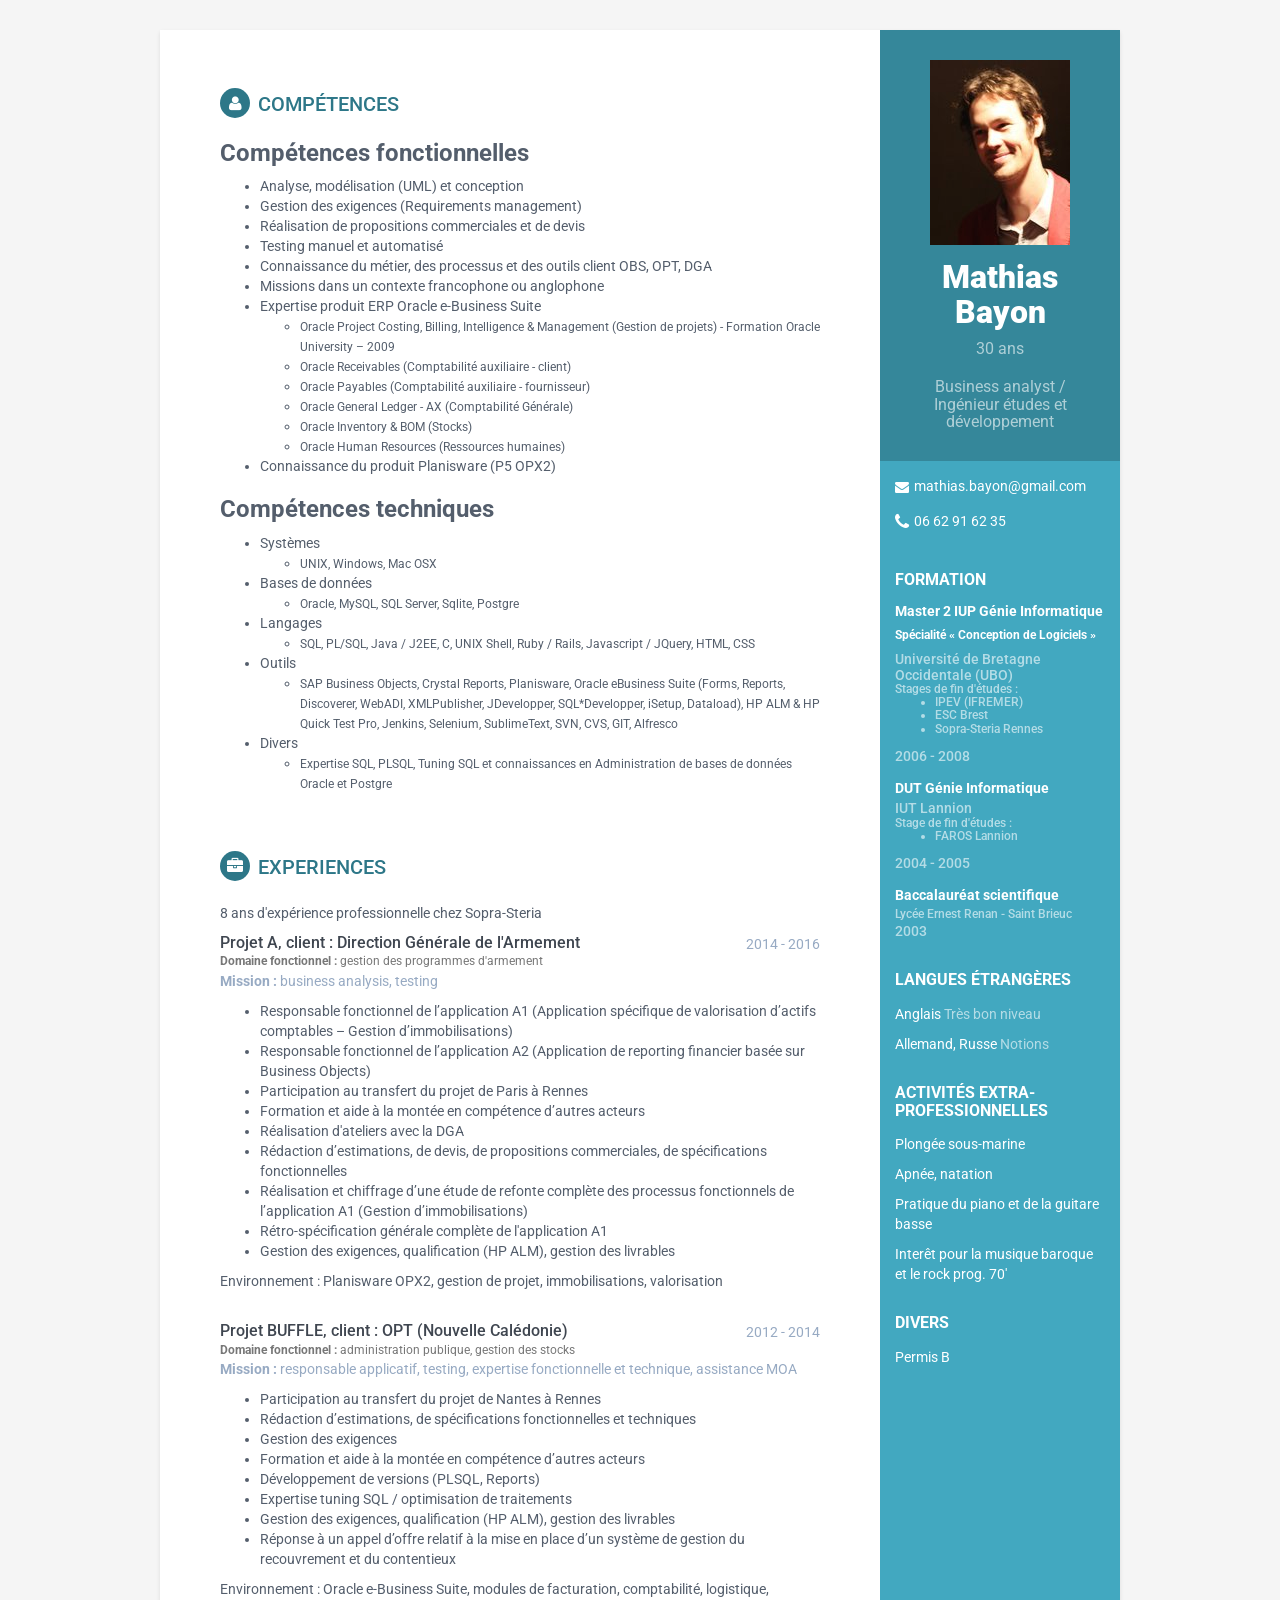
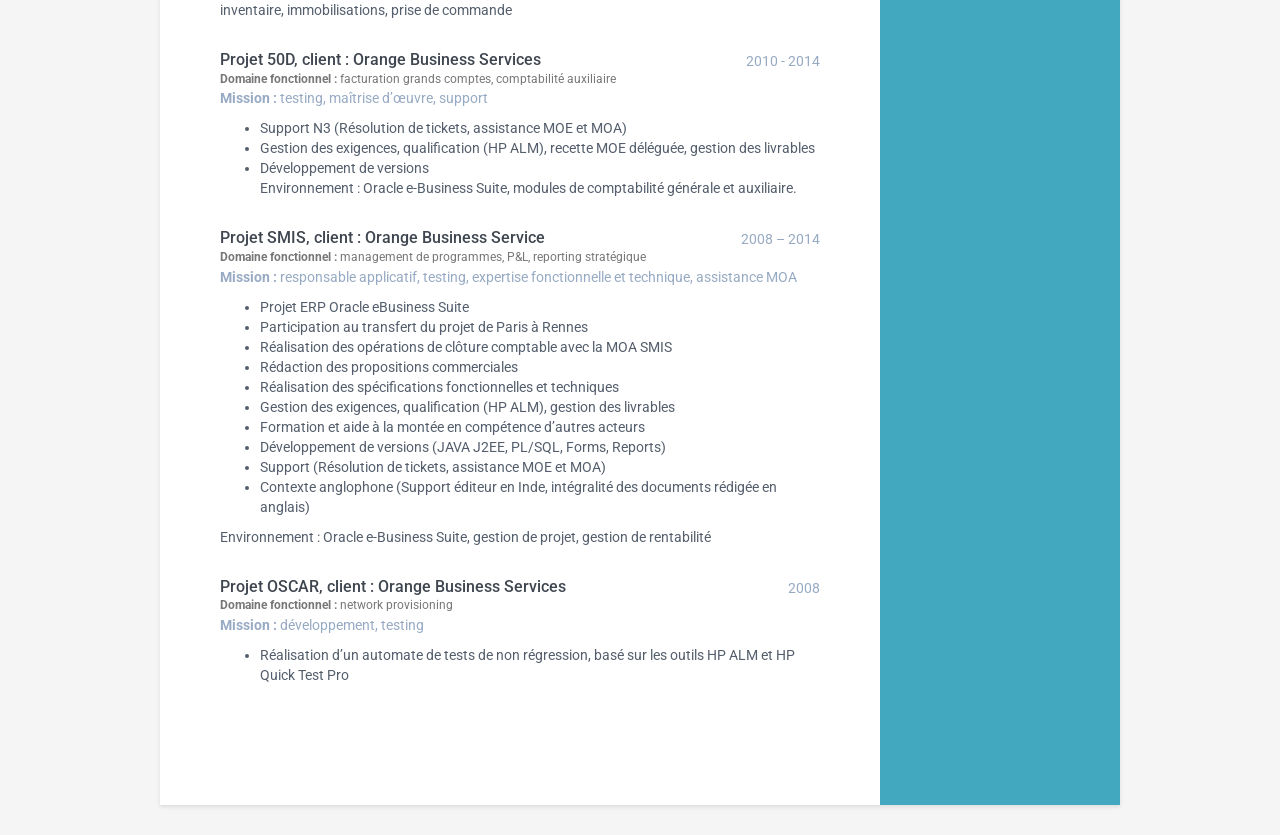
==== commit f9f40bfe: "Fixes" ====
--- a/index.html
+++ b/index.html
@@ -3,268 +3,267 @@
 <!--[if IE 9]> <html lang="en" class="ie9"> <![endif]-->  
 <!--[if !IE]><!--> <html lang="fr"> <!--<![endif]-->  
 <head>
-    <title>CV</title>
-    <!-- Meta -->
-    <meta charset="utf-8">
-    <meta http-equiv="X-UA-Compatible" content="IE=edge">
-    <meta name="viewport" content="width=device-width, initial-scale=1.0">
-    <meta name="description" content="Responsive HTML5 Resume/CV Template for Developers">
-    <meta name="author" content="Xiaoying Riley at 3rd Wave Media">    
-    <link rel="shortcut icon" href="favicon.ico" media="all">  
-    <link href='https://fonts.googleapis.com/css?family=Roboto:400,500,400italic,300italic,300,500italic,700,700italic,900,900italic' rel='stylesheet' type='text/css' media="all">
-    <!-- Global CSS -->
-    <link rel="stylesheet" href="assets/plugins/bootstrap/css/bootstrap.min.css" media="all">   
-    <!-- Plugins CSS -->
-    <link rel="stylesheet" href="assets/plugins/font-awesome/css/font-awesome.css" media="all">
-    
-    <!-- Theme CSS -->  
-    <link id="theme-style" rel="stylesheet" href="assets/css/styles.css" media="all">
-    <!-- HTML5 shim and Respond.js for IE8 support of HTML5 elements and media queries -->
-    <!--[if lt IE 9]>
-      <script src="https://oss.maxcdn.com/html5shiv/3.7.2/html5shiv.min.js"></script>
-      <script src="https://oss.maxcdn.com/respond/1.4.2/respond.min.js"></script>
-      <![endif]-->
+	<title>CV</title>
+	<!-- Meta -->
+	<meta charset="utf-8">
+	<meta http-equiv="X-UA-Compatible" content="IE=edge">
+	<meta name="viewport" content="width=device-width, initial-scale=1.0">
+	<meta name="description" content="Responsive HTML5 Resume/CV Template for Developers">
+	<meta name="author" content="Xiaoying Riley at 3rd Wave Media">    
+	<link rel="shortcut icon" href="favicon.ico" media="all">  
+	<link href='https://fonts.googleapis.com/css?family=Roboto:400,500,400italic,300italic,300,500italic,700,700italic,900,900italic' rel='stylesheet' type='text/css' media="all">
+	<!-- Global CSS -->
+	<link rel="stylesheet" href="assets/plugins/bootstrap/css/bootstrap.min.css" media="all">   
+	<!-- Plugins CSS -->
+	<link rel="stylesheet" href="assets/plugins/font-awesome/css/font-awesome.css" media="all">
+
+	<!-- Theme CSS -->  
+	<link id="theme-style" rel="stylesheet" href="assets/css/styles.css" media="all">
+	<!-- HTML5 shim and Respond.js for IE8 support of HTML5 elements and media queries -->
+  <!--[if lt IE 9]>
+    <script src="https://oss.maxcdn.com/html5shiv/3.7.2/html5shiv.min.js"></script>
+    <script src="https://oss.maxcdn.com/respond/1.4.2/respond.min.js"></script>
+    <![endif]-->
   </head> 
 
   <body>
-    <div class="wrapper">
-        <div class="sidebar-wrapper">
-            <div class="profile-container">
-                <img class="profile" src="assets/images/profile.png" alt="" />
-                <h1 class="name">Mathias Bayon</h1>
-                <h2 class="tagline">30 ans</h3>
-                <br>
-                <h3 class="tagline">Business analyst / Ingénieur études et développement</h3>
-            </div><!--//profile-container-->
-            
-            <div class="contact-container container-block">
-                <ul class="list-unstyled contact-list">
-                    <li class="email"><i class="fa fa-envelope"></i><a href="mailto: mathias.bayon@gmail.com">mathias.bayon@gmail.com</a></li>
-                    <li class="phone"><i class="fa fa-phone"></i><a href="tel:06 62 91 62 35">06 62 91 62 35</a></li>
-                </ul>
-            </div><!--//contact-container-->
-            <div class="education-container container-block">
-                <h2 class="container-block-title">Formation</h2>
-                <div class="item">
-                    <h4 class="degree">Master 2 IUP Génie Informatique</h4>
-                    <h6 class="specialty">Spécialité « Conception de Logiciels / Design Patterns »</h5>
-                        <h5 class="meta">Université de Bretagne Occidentale (UBO)</h5>
-						<h6 class="meta">Stages de fin d'études : <ul>
-                        <li>IPEV (IFREMER)</li>
-                        <li>ESC Brest</li>
-                        <li>Sopra-Steria Rennes</li></ul></h6>
-                        <div class="time">2006 - 2008</div>
-                    </div><!--//item-->
-                    <div class="item">
-                        <h4 class="degree">DUT Génie Informatique</h4>
-                        <h5 class="meta">IUT Lannion</h5>
-						<h6 class="meta">Stage de fin d'études :
-                        <ul><li>FAROS Lannion</li></ul></h5>
-                        <div class="time">2004 - 2005</div>
-                    </div><!--//item-->
-                    <div class="item">
-                        <h4 class="degree">Baccalauréat scientifique</h4>
-                        <h6 class="meta">Lycée Ernest Renan - Saint Brieuc</h5>
-                        <div class="time">2003</div>
-                    </div><!--//item-->
-                </div><!--//education-container-->
-
-                <div class="languages-container container-block">
-                    <h2 class="container-block-title">Langues étrangères</h2>
-                    <ul class="list-unstyled interests-list">
-                        <li>Anglais <span class="lang-desc">Très bon niveau</span></li>
-                        <li>Allemand, Russe <span class="lang-desc">Notions</span></li>
-                    </ul>
-                </div><!--//interests-->
-
-                <div class="interests-container container-block">
-                    <h2 class="container-block-title">Activités extra-professionnelles</h2>
-                    <ul class="list-unstyled interests-list">
-                        <li>Plongée sous-marine</li>
-                        <li>Apnée / natation</li>
-                        <li>Pratique du piano et de la guitare basse</li>
-                        <li>Interêt pour la musique baroque et le rock prog. 70'</li>
-                    </ul>
-                </div><!--//interests-->
-				
-				 <div class="interests-container container-block">
-                    <h2 class="container-block-title">Divers</h2>
-                    <ul class="list-unstyled interests-list">
-                        <li>Permis B</li>
-                    </ul>
-                </div><!--//interests-->
-
-            </div><!--//sidebar-wrapper-->
-
-            <div class="main-wrapper">
-
-                <section class="section summary-section">
-                    <h2 class="section-title"><i class="fa fa-user"></i>Compétences</h2>
-                    <div class="summary">
-                        <h3>Compétences fonctionnelles<h3>
-                           <h4></h4>
-						   <ul type="disc">
-                           <li>Analyse, modélisation (UML) et conception</li>
-						   <li>Gestion des exigences (Requirements management)</li>
-						   <li>Réalisation de propositions commerciales et de devis</li>
-                           <li>Testing manuel et automatisé</li>
-                           <li>Connaissance du métier, des processus et des outils client OBS, OPT, DGA</li>
-                           <li>Missions dans un contexte francophone ou anglophone</li>
-                           <li>Expertise produit ERP Oracle e-Business Suite
-                           <ul>
-                               <li><small>Oracle Project Costing, Billing, Intelligence & Management (Gestion de projets) - Formation Oracle University – 2009</small></li>
-                               <li><small>Oracle Receivables (Comptabilité auxiliaire - client)</small></li>
-                               <li><small>Oracle Payables (Comptabilité auxiliaire - fournisseur)</small></li>
-                               <li><small>Oracle General Ledger - AX (Comptabilité Générale)</small></li>
-                               <li><small>Oracle Inventory & BOM (Stocks)</small></li>
-                               <li><small>Oracle Human Resources (Ressources humaines)</small></li>
-                           </ul></li>
-                           <li>Connaissance du produit Planisware (P5 OPX2)</li>
-						   </ul>
-                           <h3>Compétences techniques<h3>
-                               <h4></h4>
-							   <ul type="disc">
-							   <li>Systèmes</li>
-							   <ul>
-                               <li><small>UNIX, Windows, Mac OSX</small></li>
-							   </ul></li>
-                               <li>Bases de données</li>
-							   <ul>
-                               <li><small>Oracle, MySQL, SQL Server, Sqlite, Postgre</small></li>
-							   </ul></li>
-                               <li>Langages</li>
-							   <ul>
-                               <li><small>SQL, PL/SQL, Java / J2EE, C, UNIX Shell, Ruby / Rails, Javascript / JQuery, HTML, CSS</small></li>
-							   </ul></li>
-                               <li>Outils</li>
-							   <ul>
-                               <li><small>SAP Business Objects, Crystal Reports, Planisware, Oracle eBusiness Suite (Forms, Reports, Discoverer, WebADI, XMLPublisher, JDevelopper, SQL*Developper, iSetup, Dataload), HP ALM & HP Quick Test Pro, Jenkins, Selenium, SublimeText, SVN, CVS, GIT, Alfresco</small></li>
-							   </ul></li>
-                               <li>Divers</li>
-							   <ul>
-                               <li><small>Expertise SQL, PLSQL, Tuning SQL et connaissances en Administration de bases de données Oracle et Postgre</small>
-							   </ul></li>
-							   </ul>
-							</ul>
-                           </div><!--//summary-->
-                       </section><!--//section-->
-
-                       <section class="section experiences-section">
-                        <h2 class="section-title"><i class="fa fa-briefcase"></i>Experiences</h2>
-						<p>8 ans d'expérience professionnelle chez Sopra-Steria</p>
-                        <div class="item">
-                            <div class="meta">
-                                <div class="upper-row">
-                                    <h3 class="job-title">Projet A, client : Direction Générale de l'Armement</h3>
-                                    <h4 class="job-title"><small><b>Domaine fonctionnel :</b> gestion des programmes d'armement</small></h4>
-                                    <div class="time">2014 - 2016</div>
-                                </div><!--//upper-row-->
-                                <div class="company"><b>Mission :</b> business analysis, testing</div>
-                            </div><!--//meta-->
-                            <div class="details">
-                                <ul type="disc">
-                                <li>Responsable fonctionnel de l’application A1 (Application spécifique de valorisation d’actifs comptables – Gestion d’immobilisations)</li>
-                                <li>Responsable fonctionnel de l’application A2 (Application de reporting financier basée sur Business Objects)</li>
-                                <li>Participation au transfert du projet de Paris à Rennes</li>
-                                <li>Formation et aide à la montée en compétence d’autres acteurs</li>
-                                <li>Réalisation d'ateliers avec la DGA</li>
-                                <li>Rédaction d’estimations, de devis, de propositions commerciales, de spécifications fonctionnelles</li>
-                                <li>Réalisation et chiffrage d’une étude de refonte complète des processus fonctionnels de l’application A1 (Gestion d’immobilisations)</li>
-								<li>Rétro-spécification générale complète de l'application A1</li>
-                                <li>Gestion des exigences, qualification (HP ALM), gestion des livrables</li>
-                                </ul>
-                                <p>Environnement : Planisware OPX2, gestion de projet, immobilisations, valorisation</p>
-                                </div><!--//details-->
-                            </div><!--//item-->
-                            <div class="item">
-                                <div class="meta">
-                                    <div class="upper-row">
-									<h3 class="job-title">Projet BUFFLE, client : OPT (Nouvelle Calédonie)</h3>
-									<h4 class="job-title"><small><b>Domaine fonctionnel :</b> administration publique, gestion des stocks</small></h4>
-                                    <div class="time">2012 - 2014</div>
-                                    </div><!--//upper-row-->
-                                    <div class="company"><b>Mission :</b> responsable applicatif, testing, expertise fonctionnelle et technique, assistance MOA</div>
-                                </div><!--//meta-->
-                                <div class="details">
-								<ul type="disc">
-                                    <li>Participation au transfert du projet de Nantes à Rennes</li>
-                                    <li>Rédaction d’estimations, de spécifications fonctionnelles et techniques</li>
-                                    <li>Gestion des exigences</li>
-                                    <li>Formation et aide à la montée en compétence d’autres acteurs</li>
-                                    <li>Développement de versions (PLSQL, Reports)</li>
-                                    <li>Expertise tuning SQL / optimisation de traitements</li>
-                                    <li>Gestion des exigences, qualification (HP ALM), gestion des livrables</li>
-                                    <li>Réponse à un appel d’offre relatif à la mise en place d’un système de gestion du recouvrement et du contentieux</li></ul>
-                                    <p>Environnement : Oracle e-Business Suite, modules de facturation / comptabilité / logistique, inventaire / immobilisations / prise de commande</p>
-                                    </div><!--//details-->
-                                </div><!--//item-->
-                                <div class="item">
-                                    <div class="meta">
-                                        <div class="upper-row">
-                                            <h3 class="job-title">Projet 50D, client : Orange Business Services</h3>
-											<h4 class="job-title"><small><b>Domaine fonctionnel :</b> facturation grands comptes, comptabilité auxiliaire</small></h4>
-                                            <div class="time">2010 - 2014</div>
-                                        </div><!--//upper-row-->
-                                        <div class="company"><b>Mission :</b> testing, maîtrise d’œuvre, support</div>
-                                    </div><!--//meta-->
-                                    <div class="details">
-									<ul type="disc">
-                                        <li>Support N3 (Résolution de tickets, assistance MOE / MOA)</li>
-                                        <li>Gestion des exigences, qualification (HP ALM), recette MOE déléguée, gestion des livrables</li>
-                                        <li>Développement de versions</li>
-                                        <p>Environnement : Oracle e-Business Suite, modules de comptabilité générale et auxiliaire.</p>
-										</ul>
-                                    </div><!--//details-->
-                                </div><!--//item-->
-                                <div class="item">
-                                    <div class="meta">
-                                        <div class="upper-row">
-                                            <h3 class="job-title">Projet SMIS, client : Orange Business Service</h3>
-											<h4 class="job-title"><small><b>Domaine fonctionnel :</b> management de programmes, P&L, reporting stratégique</small></h4>
-                                            <div class="time">2008 – 2014</div>
-                                        </div><!--//upper-row-->
-                                        <div class="company"><b>Mission :</b> responsable applicatif, testing, expertise fonctionnelle et technique, assistance MOA</div>
-                                    </div><!--//meta-->
-                                    <div class="details">
-                                        <ul type="disc">
-										<li>Projet ERP Oracle eBusiness Suite</li>
-										<li>Participation au transfert du projet de Paris à Rennes</li>
-                                        <li>Réalisation des opérations de clôture comptable avec la MOA SMIS</li>
-                                        <li>Rédaction des propositions commerciales</li>
-										<li>Réalisation des spécifications fonctionnelles et techniques</li>
-                                        <li>Gestion des exigences, qualification (HP ALM), gestion des livrables</li>
-                                        <li>Formation et aide à la montée en compétence d’autres acteurs</li>
-                                        <li>Développement de versions (JAVA J2EE, PL/SQL, Forms, Reports)</li>
-                                        <li>Support (Résolution de tickets, assistance MOE et MOA)</li>
-                                        <li>Contexte anglophone (Support éditeur en Inde, intégralité des documents rédigée en anglais)</li>
-										</ul>
-                                        <p>Environnement : Oracle e-Business Suite, gestion de projet, gestion de rentabilité</p>
-                                    </div><!--//details-->
-                                </div><!--//item-->
-                                <div class="item">
-                                    <div class="meta">
-                                        <div class="upper-row">
-                                            <h3 class="job-title">Projet OSCAR, client : Orange Business Services</h3>
-											<h4 class="job-title"><small><b>Domaine fonctionnel :</b> network provisioning</small></h4>
-                                            <div class="time">2008</div>
-                                        </div><!--//upper-row-->
-                                        <div class="company"><b>Mission :</b> développement, testing</div>
-                                    </div><!--//meta-->
-                                    <div class="details">
-									<ul type="disc">
-                                        <li>Réalisation d’un automate de tests de non régression, basé sur les outils HP ALM et HP Quick Test Pro</li>
-									</ul>
-                                    </div><!--//details-->
-                                </div><!--//item-->
-                            </section><!--//section-->
-                    </div><!--//main-body-->
-                </div>
-
-                <!-- Javascript -->          
-                <script type="text/javascript" src="assets/plugins/jquery-1.11.3.min.js"></script>
-                <script type="text/javascript" src="assets/plugins/bootstrap/js/bootstrap.min.js"></script>    
-                <!-- custom js -->
-                <script type="text/javascript" src="assets/js/main.js"></script>            
-            </body>
-            </html> 
-
+  	<div class="wrapper">
+  		<div class="sidebar-wrapper">
+  			<div class="profile-container">
+  				<img class="profile" src="assets/images/profile.png" alt="" />
+  				<h1 class="name">Mathias Bayon</h1>
+  				<h3 class="tagline">30 ans</h3>
+  				<br>
+  				<h3 class="tagline">Business analyst / Ingénieur études et développement</h3>
+  			</div><!--//profile-container-->
+
+  			<div class="contact-container container-block">
+  				<ul class="list-unstyled contact-list">
+  					<li class="email"><i class="fa fa-envelope"></i><a href="mailto: mathias.bayon@gmail.com">mathias.bayon@gmail.com</a></li>
+  					<li class="phone"><i class="fa fa-phone"></i><a href="tel:06 62 91 62 35">06 62 91 62 35</a></li>
+  				</ul>
+  			</div><!--//contact-container-->
+  			<div class="education-container container-block">
+  				<h2 class="container-block-title">Formation</h2>
+  				<div class="item">
+  					<h4 class="degree">Master 2 IUP Génie Informatique</h4>
+  					<h6 class="specialty">Spécialité « Conception de Logiciels »</h6>
+  					<h5 class="meta">Université de Bretagne Occidentale (UBO)</h5>
+  					<h6 class="meta">Stages de fin d'études : <ul>
+  						<li>IPEV (IFREMER)</li>
+  						<li>ESC Brest</li>
+  						<li>Sopra-Steria Rennes</li></ul></h6>
+  						<div class="time">2006 - 2008</div>
+  					</div><!--//item-->
+  					<div class="item">
+  						<h4 class="degree">DUT Génie Informatique</h4>
+  						<h5 class="meta">IUT Lannion</h5>
+  						<h6 class="meta">Stage de fin d'études :
+  							<ul><li>FAROS Lannion</li></ul></h6>
+  							<div class="time">2004 - 2005</div>
+  						</div><!--//item-->
+  						<div class="item">
+  							<h4 class="degree">Baccalauréat scientifique</h4>
+  							<h6 class="meta">Lycée Ernest Renan - Saint Brieuc</h6>
+  							<div class="time">2003</div>
+  						</div><!--//item-->
+  					</div><!--//education-container-->
+
+  					<div class="languages-container container-block">
+  						<h2 class="container-block-title">Langues étrangères</h2>
+  						<ul class="list-unstyled interests-list">
+  							<li>Anglais <span class="lang-desc">Très bon niveau</span></li>
+  							<li>Allemand, Russe <span class="lang-desc">Notions</span></li>
+  						</ul>
+  					</div><!--//interests-->
+
+  					<div class="interests-container container-block">
+  						<h2 class="container-block-title">Activités extra-professionnelles</h2>
+  						<ul class="list-unstyled interests-list">
+  							<li>Plongée sous-marine</li>
+  							<li>Apnée, natation</li>
+  							<li>Pratique du piano et de la guitare basse</li>
+  							<li>Interêt pour la musique baroque et le rock prog. 70'</li>
+  						</ul>
+  					</div><!--//interests-->
+
+  					<div class="interests-container container-block">
+  						<h2 class="container-block-title">Divers</h2>
+  						<ul class="list-unstyled interests-list">
+  							<li>Permis B</li>
+  						</ul>
+  					</div><!--//interests-->
+
+  				</div><!--//sidebar-wrapper-->
+
+  				<div class="main-wrapper">
+
+  					<section class="section summary-section">
+  						<h2 class="section-title"><i class="fa fa-user"></i>Compétences</h2>
+  						<div class="summary">
+  							<h3>Compétences fonctionnelles</h3>
+  							<h4></h4>
+  							<ul type="disc">
+  								<li>Analyse, modélisation (UML) et conception</li>
+  								<li>Gestion des exigences (Requirements management)</li>
+  								<li>Réalisation de propositions commerciales et de devis</li>
+  								<li>Testing manuel et automatisé</li>
+  								<li>Connaissance du métier, des processus et des outils client OBS, OPT, DGA</li>
+  								<li>Missions dans un contexte francophone ou anglophone</li>
+  								<li>Expertise produit ERP Oracle e-Business Suite
+  									<ul>
+  										<li><small>Oracle Project Costing, Billing, Intelligence & Management (Gestion de projets) - Formation Oracle University – 2009</small></li>
+  										<li><small>Oracle Receivables (Comptabilité auxiliaire - client)</small></li>
+  										<li><small>Oracle Payables (Comptabilité auxiliaire - fournisseur)</small></li>
+  										<li><small>Oracle General Ledger - AX (Comptabilité Générale)</small></li>
+  										<li><small>Oracle Inventory & BOM (Stocks)</small></li>
+  										<li><small>Oracle Human Resources (Ressources humaines)</small></li>
+  									</ul></li>
+  									<li>Connaissance du produit Planisware (P5 OPX2)</li>
+  								</ul>
+  								<h3>Compétences techniques</h3>
+  								<h4></h4>
+  								<ul type="disc">
+  									<li>Systèmes</li>
+  									<ul>
+  										<li><small>UNIX, Windows, Mac OSX</small></li>
+  									</ul>
+  									<li>Bases de données</li>
+  									<ul>
+  										<li><small>Oracle, MySQL, SQL Server, Sqlite, Postgre</small></li>
+  									</ul>
+  									<li>Langages</li>
+  									<ul>
+  										<li><small>SQL, PL/SQL, Java / J2EE, C, UNIX Shell, Ruby / Rails, Javascript / JQuery, HTML, CSS</small></li>
+  									</ul>
+  									<li>Outils</li>
+  									<ul>
+  										<li><small>SAP Business Objects, Crystal Reports, Planisware, Oracle eBusiness Suite (Forms, Reports, Discoverer, WebADI, XMLPublisher, JDevelopper, SQL*Developper, iSetup, Dataload), HP ALM & HP Quick Test Pro, Jenkins, Selenium, SublimeText, SVN, CVS, GIT, Alfresco</small></li>
+  									</ul>
+  									<li>Divers</li>
+  									<ul>
+  										<li><small>Expertise SQL, PLSQL, Tuning SQL et connaissances en Administration de bases de données Oracle et Postgre</small></li>
+  									</ul>
+  								</ul>
+  							</ul>
+  						</div><!--//summary-->
+  					</section><!--//section-->
+
+  					<section class="section experiences-section">
+  						<h2 class="section-title"><i class="fa fa-briefcase"></i>Experiences</h2>
+  						<p>8 ans d'expérience professionnelle chez Sopra-Steria</p>
+  						<div class="item">
+  							<div class="meta">
+  								<div class="upper-row">
+  									<h3 class="job-title">Projet A, client : Direction Générale de l'Armement</h3>
+  									<h4 class="job-title"><small><b>Domaine fonctionnel :</b> gestion des programmes d'armement</small></h4>
+  									<div class="time">2014 - 2016</div>
+  								</div><!--//upper-row-->
+  								<div class="company"><b>Mission :</b> business analysis, testing</div>
+  							</div><!--//meta-->
+  							<div class="details">
+  								<ul type="disc">
+  									<li>Responsable fonctionnel de l’application A1 (Application spécifique de valorisation d’actifs comptables – Gestion d’immobilisations)</li>
+  									<li>Responsable fonctionnel de l’application A2 (Application de reporting financier basée sur Business Objects)</li>
+  									<li>Participation au transfert du projet de Paris à Rennes</li>
+  									<li>Formation et aide à la montée en compétence d’autres acteurs</li>
+  									<li>Réalisation d'ateliers avec la DGA</li>
+  									<li>Rédaction d’estimations, de devis, de propositions commerciales, de spécifications fonctionnelles</li>
+  									<li>Réalisation et chiffrage d’une étude de refonte complète des processus fonctionnels de l’application A1 (Gestion d’immobilisations)</li>
+  									<li>Rétro-spécification générale complète de l'application A1</li>
+  									<li>Gestion des exigences, qualification (HP ALM), gestion des livrables</li>
+  								</ul>
+  								<p>Environnement : Planisware OPX2, gestion de projet, immobilisations, valorisation</p>
+  							</div><!--//details-->
+  						</div><!--//item-->
+  						<div class="item">
+  							<div class="meta">
+  								<div class="upper-row">
+  									<h3 class="job-title">Projet BUFFLE, client : OPT (Nouvelle Calédonie)</h3>
+  									<h4 class="job-title"><small><b>Domaine fonctionnel :</b> administration publique, gestion des stocks</small></h4>
+  									<div class="time">2012 - 2014</div>
+  								</div><!--//upper-row-->
+  								<div class="company"><b>Mission :</b> responsable applicatif, testing, expertise fonctionnelle et technique, assistance MOA</div>
+  							</div><!--//meta-->
+  							<div class="details">
+  								<ul type="disc">
+  									<li>Participation au transfert du projet de Nantes à Rennes</li>
+  									<li>Rédaction d’estimations, de spécifications fonctionnelles et techniques</li>
+  									<li>Gestion des exigences</li>
+  									<li>Formation et aide à la montée en compétence d’autres acteurs</li>
+  									<li>Développement de versions (PLSQL, Reports)</li>
+  									<li>Expertise tuning SQL / optimisation de traitements</li>
+  									<li>Gestion des exigences, qualification (HP ALM), gestion des livrables</li>
+  									<li>Réponse à un appel d’offre relatif à la mise en place d’un système de gestion du recouvrement et du contentieux</li></ul>
+  									<p>Environnement : Oracle e-Business Suite, modules de facturation, comptabilité, logistique, inventaire, immobilisations, prise de commande</p>
+  								</div><!--//details-->
+  							</div><!--//item-->
+  							<div class="item">
+  								<div class="meta">
+  									<div class="upper-row">
+  										<h3 class="job-title">Projet 50D, client : Orange Business Services</h3>
+  										<h4 class="job-title"><small><b>Domaine fonctionnel :</b> facturation grands comptes, comptabilité auxiliaire</small></h4>
+  										<div class="time">2010 - 2014</div>
+  									</div><!--//upper-row-->
+  									<div class="company"><b>Mission :</b> testing, maîtrise d’œuvre, support</div>
+  								</div><!--//meta-->
+  								<div class="details">
+  									<ul type="disc">
+  										<li>Support N3 (Résolution de tickets, assistance MOE et MOA)</li>
+  										<li>Gestion des exigences, qualification (HP ALM), recette MOE déléguée, gestion des livrables</li>
+  										<li>Développement de versions</li>
+  										<p>Environnement : Oracle e-Business Suite, modules de comptabilité générale et auxiliaire.</p>
+  									</ul>
+  								</div><!--//details-->
+  							</div><!--//item-->
+  							<div class="item">
+  								<div class="meta">
+  									<div class="upper-row">
+  										<h3 class="job-title">Projet SMIS, client : Orange Business Service</h3>
+  										<h4 class="job-title"><small><b>Domaine fonctionnel :</b> management de programmes, P&L, reporting stratégique</small></h4>
+  										<div class="time">2008 – 2014</div>
+  									</div><!--//upper-row-->
+  									<div class="company"><b>Mission :</b> responsable applicatif, testing, expertise fonctionnelle et technique, assistance MOA</div>
+  								</div><!--//meta-->
+  								<div class="details">
+  									<ul type="disc">
+  										<li>Projet ERP Oracle eBusiness Suite</li>
+  										<li>Participation au transfert du projet de Paris à Rennes</li>
+  										<li>Réalisation des opérations de clôture comptable avec la MOA SMIS</li>
+  										<li>Rédaction des propositions commerciales</li>
+  										<li>Réalisation des spécifications fonctionnelles et techniques</li>
+  										<li>Gestion des exigences, qualification (HP ALM), gestion des livrables</li>
+  										<li>Formation et aide à la montée en compétence d’autres acteurs</li>
+  										<li>Développement de versions (JAVA J2EE, PL/SQL, Forms, Reports)</li>
+  										<li>Support (Résolution de tickets, assistance MOE et MOA)</li>
+  										<li>Contexte anglophone (Support éditeur en Inde, intégralité des documents rédigée en anglais)</li>
+  									</ul>
+  									<p>Environnement : Oracle e-Business Suite, gestion de projet, gestion de rentabilité</p>
+  								</div><!--//details-->
+  							</div><!--//item-->
+  							<div class="item">
+  								<div class="meta">
+  									<div class="upper-row">
+  										<h3 class="job-title">Projet OSCAR, client : Orange Business Services</h3>
+  										<h4 class="job-title"><small><b>Domaine fonctionnel :</b> network provisioning</small></h4>
+  										<div class="time">2008</div>
+  									</div><!--//upper-row-->
+  									<div class="company"><b>Mission :</b> développement, testing</div>
+  								</div><!--//meta-->
+  								<div class="details">
+  									<ul type="disc">
+  										<li>Réalisation d’un automate de tests de non régression, basé sur les outils HP ALM et HP Quick Test Pro</li>
+  									</ul>
+  								</div><!--//details-->
+  							</div><!--//item-->
+  						</section><!--//section-->
+  					</div><!--//main-body-->
+  				</div>
+
+  				<!-- Javascript -->          
+  				<script type="text/javascript" src="assets/plugins/jquery-1.11.3.min.js"></script>
+  				<script type="text/javascript" src="assets/plugins/bootstrap/js/bootstrap.min.js"></script>    
+  				<!-- custom js -->
+  				<script type="text/javascript" src="assets/js/main.js"></script>            
+  			</body>
+  			</html> 
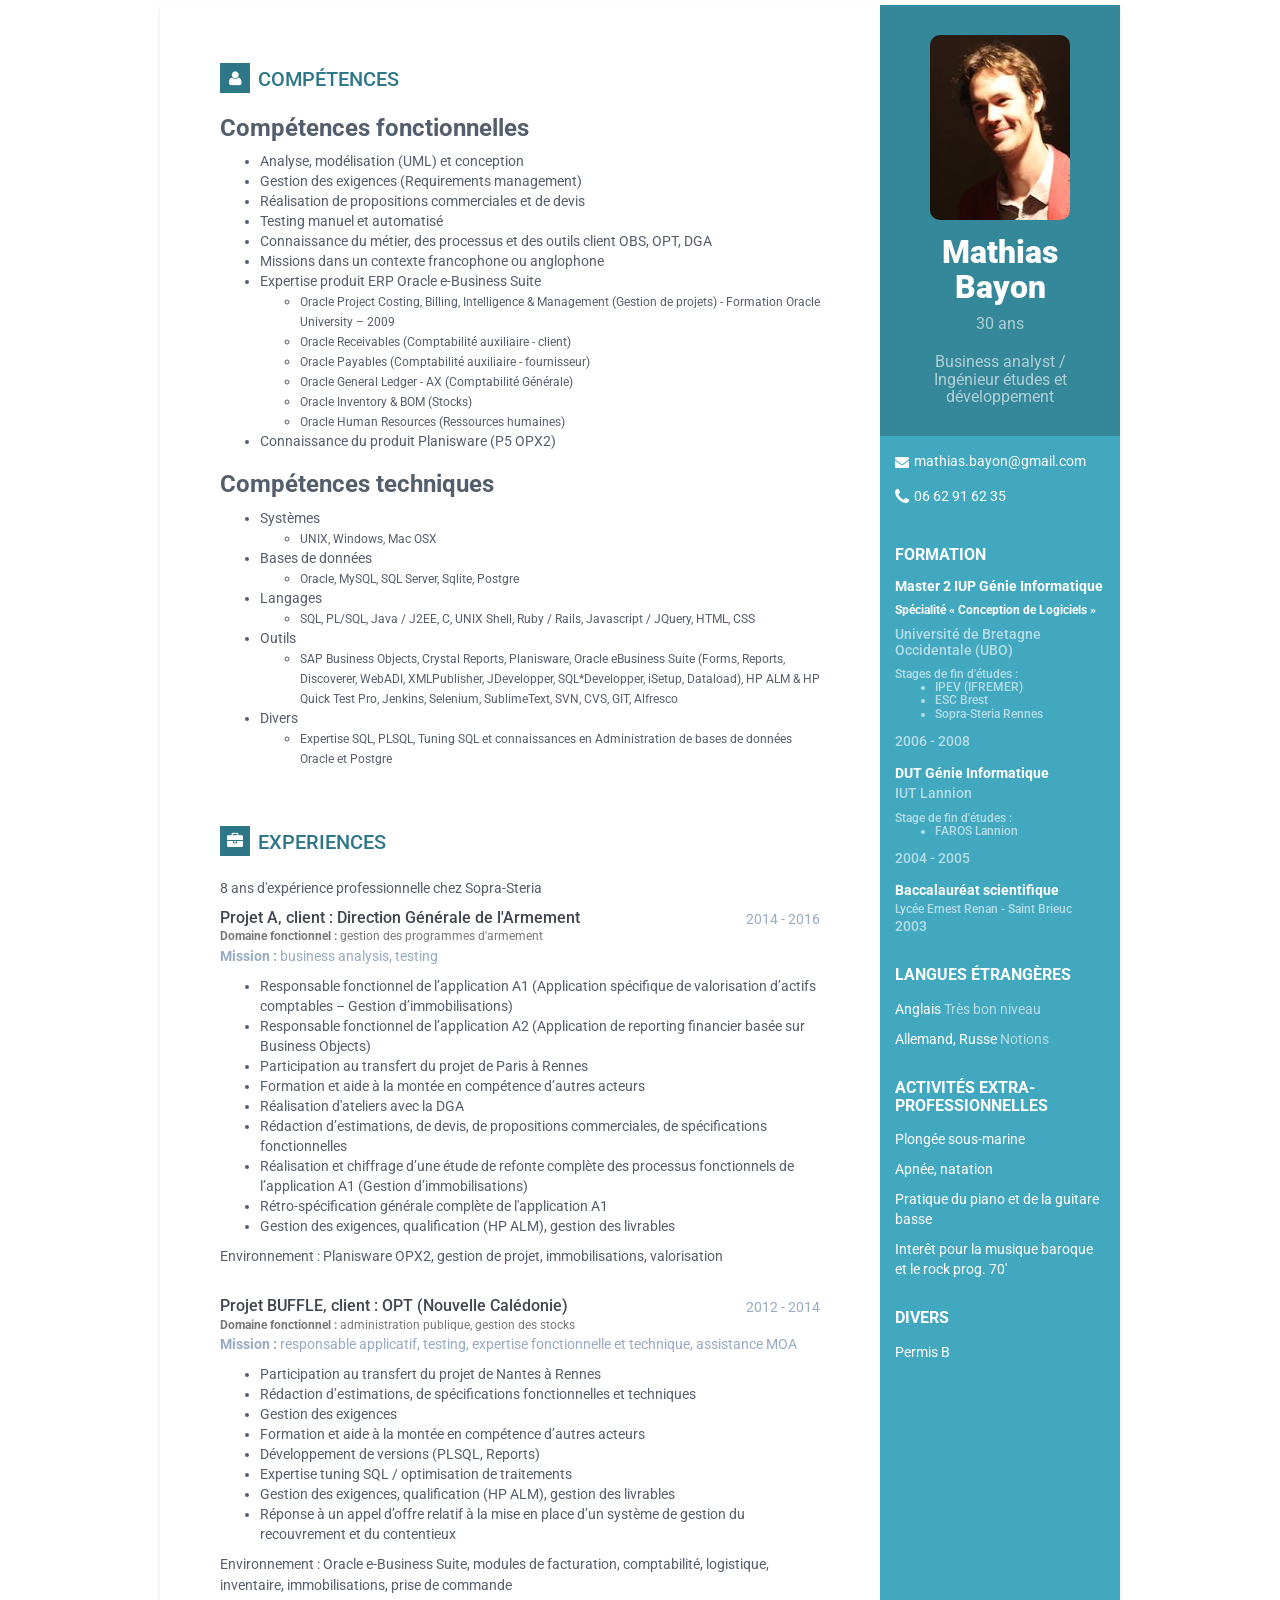
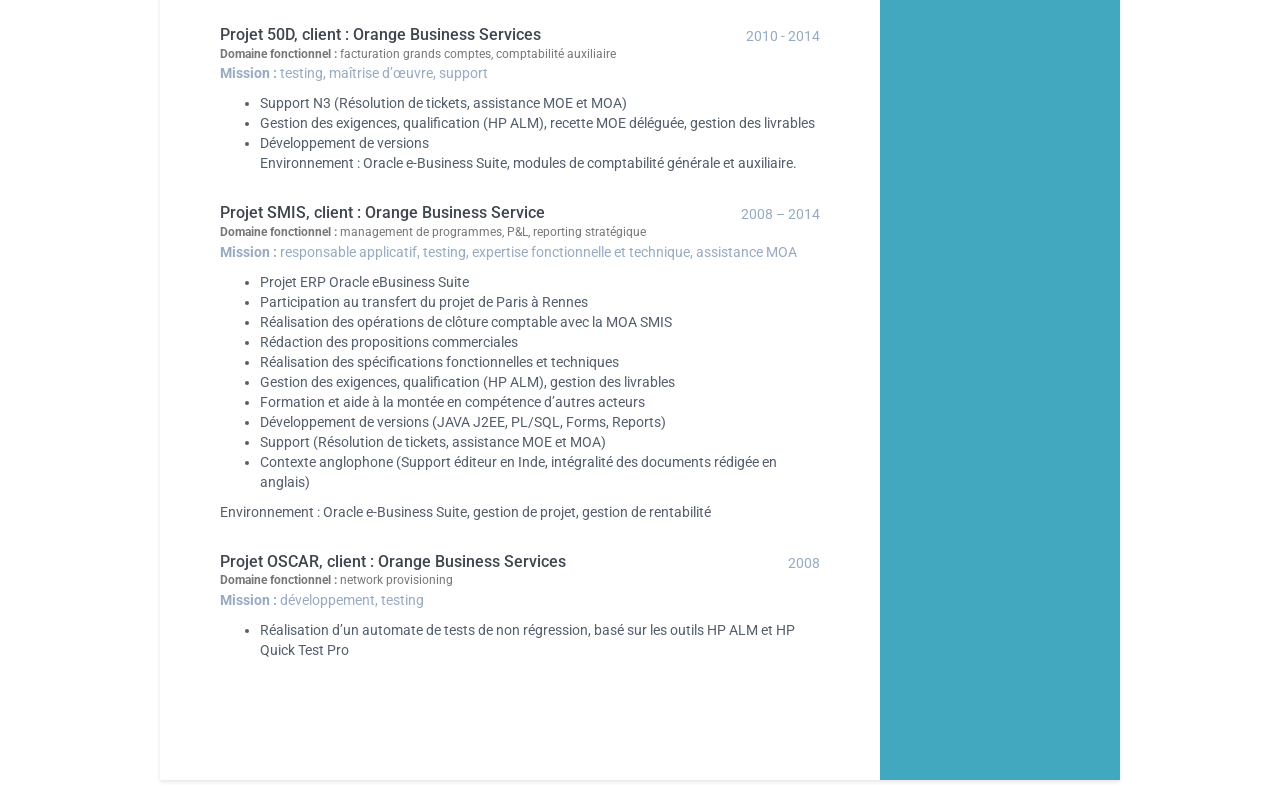
==== commit 53bcb5f6: "Fixes" ====
--- a/index.html
+++ b/index.html
@@ -6,11 +6,7 @@
 	<title>CV</title>
 	<!-- Meta -->
 	<meta charset="utf-8">
-	<meta http-equiv="X-UA-Compatible" content="IE=edge">
-	<meta name="viewport" content="width=device-width, initial-scale=1.0">
-	<meta name="description" content="Responsive HTML5 Resume/CV Template for Developers">
-	<meta name="author" content="Xiaoying Riley at 3rd Wave Media">    
-	<link rel="shortcut icon" href="favicon.ico" media="all">  
+	<meta http-equiv="X-UA-Compatible" content="IE=edge">  
 	<link href='https://fonts.googleapis.com/css?family=Roboto:400,500,400italic,300italic,300,500italic,700,700italic,900,900italic' rel='stylesheet' type='text/css' media="all">
 	<!-- Global CSS -->
 	<link rel="stylesheet" href="assets/plugins/bootstrap/css/bootstrap.min.css" media="all">   
@@ -49,6 +45,7 @@
   					<h4 class="degree">Master 2 IUP Génie Informatique</h4>
   					<h6 class="specialty">Spécialité « Conception de Logiciels »</h6>
   					<h5 class="meta">Université de Bretagne Occidentale (UBO)</h5>
+  					<h6/>
   					<h6 class="meta">Stages de fin d'études : <ul>
   						<li>IPEV (IFREMER)</li>
   						<li>ESC Brest</li>
@@ -58,6 +55,7 @@
   					<div class="item">
   						<h4 class="degree">DUT Génie Informatique</h4>
   						<h5 class="meta">IUT Lannion</h5>
+  						<h6/>
   						<h6 class="meta">Stage de fin d'études :
   							<ul><li>FAROS Lannion</li></ul></h6>
   							<div class="time">2004 - 2005</div>
@@ -258,12 +256,6 @@
   							</div><!--//item-->
   						</section><!--//section-->
   					</div><!--//main-body-->
-  				</div>
-
-  				<!-- Javascript -->          
-  				<script type="text/javascript" src="assets/plugins/jquery-1.11.3.min.js"></script>
-  				<script type="text/javascript" src="assets/plugins/bootstrap/js/bootstrap.min.js"></script>    
-  				<!-- custom js -->
-  				<script type="text/javascript" src="assets/js/main.js"></script>            
+  				</div>     
   			</body>
   			</html> 
--- a/assets/css/styles.css
+++ b/assets/css/styles.css
@@ -6,14 +6,11 @@
  * License: Creative Commons Attribution 3.0 License
  * Website: http://themes.3rdwavemedia.com/
 */
-/* styles.css */
-/* ======= Base ======= */
 body {
   font-family: 'Roboto', sans-serif;
   color: #545E6C;
-  background: #f5f5f5;
   font-size: 14px;
-  padding: 30px;
+  padding: 5px;
   -webkit-font-smoothing: antialiased;
   -moz-osx-font-smoothing: grayscale;
 }
@@ -24,20 +21,6 @@
 h5,
 h6 {
   font-weight: 700;
-}
-a {
-  color: #2d7788;
-  -webkit-transition: all 0.4s ease-in-out;
-  -moz-transition: all 0.4s ease-in-out;
-  -ms-transition: all 0.4s ease-in-out;
-  -o-transition: all 0.4s ease-in-out;
-}
-a:hover {
-  text-decoration: underline;
-  color: #1a454f;
-}
-a:focus {
-  text-decoration: none;
 }
 p {
   line-height: 1.5;
@@ -84,6 +67,7 @@
 }
 .sidebar-wrapper .profile {
   margin-bottom: 15px;
+  border-radius: 10px;
 }
 .sidebar-wrapper .contact-list .fa {
   margin-right: 5px;
@@ -134,15 +118,6 @@
 .sidebar-wrapper .languages-container .lang-desc {
   color: rgba(255, 255, 255, 0.6);
 }
-.sidebar-wrapper .languages-list {
-  margin-bottom: 0;
-}
-.sidebar-wrapper .languages-list li {
-  margin-bottom: 10px;
-}
-.sidebar-wrapper .languages-list li:last-child {
-  margin-bottom: 0;
-}
 .sidebar-wrapper .interests-list {
   margin-bottom: 0;
 }
@@ -172,13 +147,6 @@
   margin-right: 8px;
   display: inline-block;
   color: #fff;
-  -webkit-border-radius: 50%;
-  -moz-border-radius: 50%;
-  -ms-border-radius: 50%;
-  -o-border-radius: 50%;
-  border-radius: 50%;
-  -moz-background-clip: padding;
-  -webkit-background-clip: padding-box;
   background-clip: padding-box;
   background: #2d7788;
   text-align: center;
@@ -227,69 +195,4 @@
 .main-wrapper .projects-section .item {
   margin-bottom: 15px;
 }
-.skillset .item {
-  margin-bottom: 15px;
-  overflow: hidden;
-}
-.skillset .level-title {
-  font-size: 14px;
-  margin-top: 0;
-  margin-bottom: 12px;
-}
-.skillset .level-bar {
-  height: 12px;
-  background: #f5f5f5;
-}
-.skillset .level-bar-inner {
-  height: 12px;
-  background: #7bc2d3;
-}
-.footer {
-  padding: 30px;
-  padding-top: 60px;
-}
-.footer .copyright {
-  line-height: 1.6;
-  color: #545E6C;
-  font-size: 8px;
-}
-.footer .fa-heart {
-  color: #fb866a;
-}
-/* Extra small devices (phones, less than 768px) */
-@media (max-width: 767px) {
-  .sidebar-wrapper {
-    position: static;
-    width: inherit;
-  }
-  .main-wrapper {
-    padding: 30px;
-  }
-  .main-wrapper .time {
-    position: static;
-    display: block;
-    margin-top: 5px;
-  }
-  .main-wrapper .upper-row {
-    margin-bottom: 0;
-  }
-}
-/* Small devices (tablets, 768px and up) */
-/* Medium devices (desktops, 992px and up) */
-@media (min-width: 992px) {
-  .skillset .level-title {
-    display: inline-block;
-    float: left;
-    width: 30%;
-    margin-bottom: 0;
-  }
-  .skillset .level-bar {
-    display: inline-block;
-    width: 70%;
-    float: left;
-    position: relative;
-    top: 1px;
-  }
-}
-/* Large devices (large desktops, 1200px and up) */
-/* Ex-Large devices (large desktops, 1200px and up) */
+
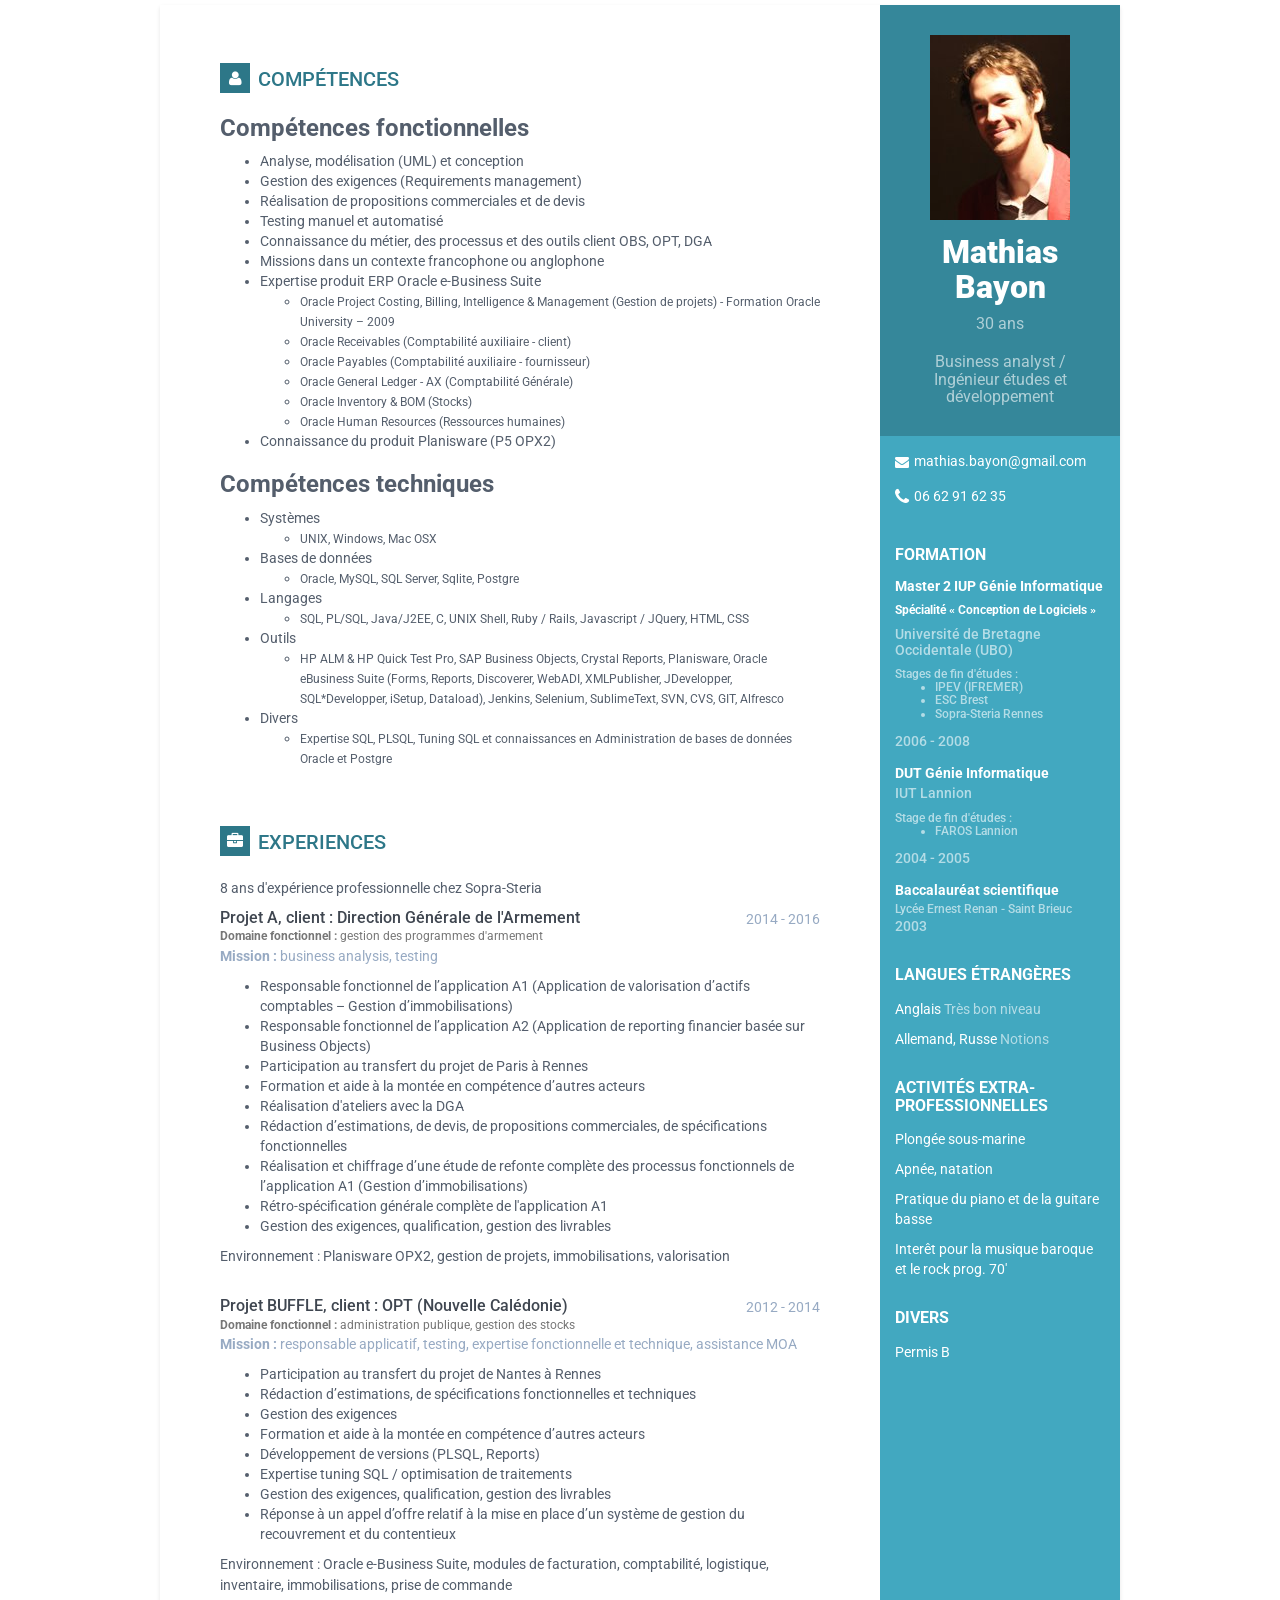
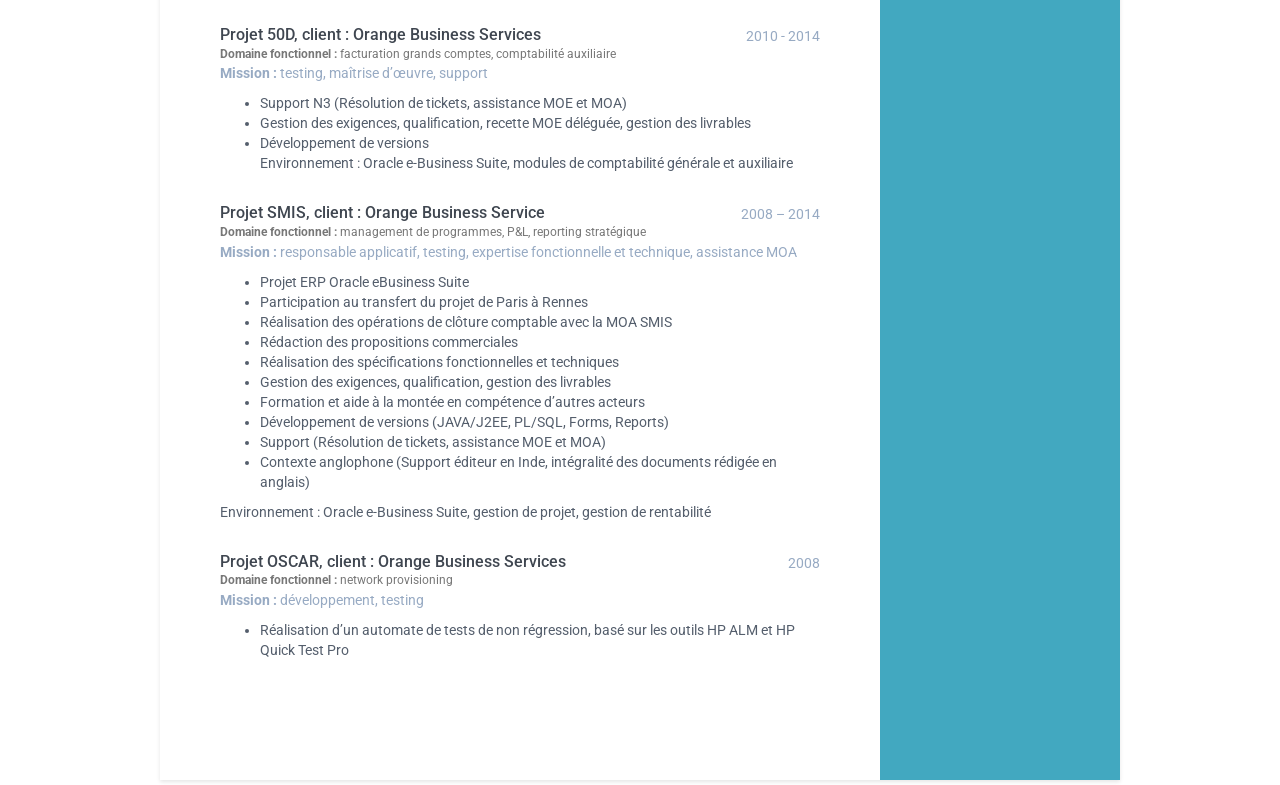
==== commit 8f298836: "Fixes" ====
--- a/index.html
+++ b/index.html
@@ -132,11 +132,11 @@
   									</ul>
   									<li>Langages</li>
   									<ul>
-  										<li><small>SQL, PL/SQL, Java / J2EE, C, UNIX Shell, Ruby / Rails, Javascript / JQuery, HTML, CSS</small></li>
+  										<li><small>SQL, PL/SQL, Java/J2EE, C, UNIX Shell, Ruby / Rails, Javascript / JQuery, HTML, CSS</small></li>
   									</ul>
   									<li>Outils</li>
   									<ul>
-  										<li><small>SAP Business Objects, Crystal Reports, Planisware, Oracle eBusiness Suite (Forms, Reports, Discoverer, WebADI, XMLPublisher, JDevelopper, SQL*Developper, iSetup, Dataload), HP ALM & HP Quick Test Pro, Jenkins, Selenium, SublimeText, SVN, CVS, GIT, Alfresco</small></li>
+  										<li><small>HP ALM & HP Quick Test Pro, SAP Business Objects, Crystal Reports, Planisware, Oracle eBusiness Suite (Forms, Reports, Discoverer, WebADI, XMLPublisher, JDevelopper, SQL*Developper, iSetup, Dataload), Jenkins, Selenium, SublimeText, SVN, CVS, GIT, Alfresco</small></li>
   									</ul>
   									<li>Divers</li>
   									<ul>
@@ -161,7 +161,7 @@
   							</div><!--//meta-->
   							<div class="details">
   								<ul type="disc">
-  									<li>Responsable fonctionnel de l’application A1 (Application spécifique de valorisation d’actifs comptables – Gestion d’immobilisations)</li>
+  									<li>Responsable fonctionnel de l’application A1 (Application de valorisation d’actifs comptables – Gestion d’immobilisations)</li>
   									<li>Responsable fonctionnel de l’application A2 (Application de reporting financier basée sur Business Objects)</li>
   									<li>Participation au transfert du projet de Paris à Rennes</li>
   									<li>Formation et aide à la montée en compétence d’autres acteurs</li>
@@ -169,9 +169,9 @@
   									<li>Rédaction d’estimations, de devis, de propositions commerciales, de spécifications fonctionnelles</li>
   									<li>Réalisation et chiffrage d’une étude de refonte complète des processus fonctionnels de l’application A1 (Gestion d’immobilisations)</li>
   									<li>Rétro-spécification générale complète de l'application A1</li>
-  									<li>Gestion des exigences, qualification (HP ALM), gestion des livrables</li>
+  									<li>Gestion des exigences, qualification, gestion des livrables</li>
   								</ul>
-  								<p>Environnement : Planisware OPX2, gestion de projet, immobilisations, valorisation</p>
+  								<p>Environnement : Planisware OPX2, gestion de projets, immobilisations, valorisation</p>
   							</div><!--//details-->
   						</div><!--//item-->
   						<div class="item">
@@ -191,7 +191,7 @@
   									<li>Formation et aide à la montée en compétence d’autres acteurs</li>
   									<li>Développement de versions (PLSQL, Reports)</li>
   									<li>Expertise tuning SQL / optimisation de traitements</li>
-  									<li>Gestion des exigences, qualification (HP ALM), gestion des livrables</li>
+  									<li>Gestion des exigences, qualification, gestion des livrables</li>
   									<li>Réponse à un appel d’offre relatif à la mise en place d’un système de gestion du recouvrement et du contentieux</li></ul>
   									<p>Environnement : Oracle e-Business Suite, modules de facturation, comptabilité, logistique, inventaire, immobilisations, prise de commande</p>
   								</div><!--//details-->
@@ -208,9 +208,9 @@
   								<div class="details">
   									<ul type="disc">
   										<li>Support N3 (Résolution de tickets, assistance MOE et MOA)</li>
-  										<li>Gestion des exigences, qualification (HP ALM), recette MOE déléguée, gestion des livrables</li>
+  										<li>Gestion des exigences, qualification, recette MOE déléguée, gestion des livrables</li>
   										<li>Développement de versions</li>
-  										<p>Environnement : Oracle e-Business Suite, modules de comptabilité générale et auxiliaire.</p>
+  										<p>Environnement : Oracle e-Business Suite, modules de comptabilité générale et auxiliaire</p>
   									</ul>
   								</div><!--//details-->
   							</div><!--//item-->
@@ -230,9 +230,9 @@
   										<li>Réalisation des opérations de clôture comptable avec la MOA SMIS</li>
   										<li>Rédaction des propositions commerciales</li>
   										<li>Réalisation des spécifications fonctionnelles et techniques</li>
-  										<li>Gestion des exigences, qualification (HP ALM), gestion des livrables</li>
+  										<li>Gestion des exigences, qualification, gestion des livrables</li>
   										<li>Formation et aide à la montée en compétence d’autres acteurs</li>
-  										<li>Développement de versions (JAVA J2EE, PL/SQL, Forms, Reports)</li>
+  										<li>Développement de versions (JAVA/J2EE, PL/SQL, Forms, Reports)</li>
   										<li>Support (Résolution de tickets, assistance MOE et MOA)</li>
   										<li>Contexte anglophone (Support éditeur en Inde, intégralité des documents rédigée en anglais)</li>
   									</ul>
--- a/assets/css/styles.css
+++ b/assets/css/styles.css
@@ -67,7 +67,6 @@
 }
 .sidebar-wrapper .profile {
   margin-bottom: 15px;
-  border-radius: 10px;
 }
 .sidebar-wrapper .contact-list .fa {
   margin-right: 5px;
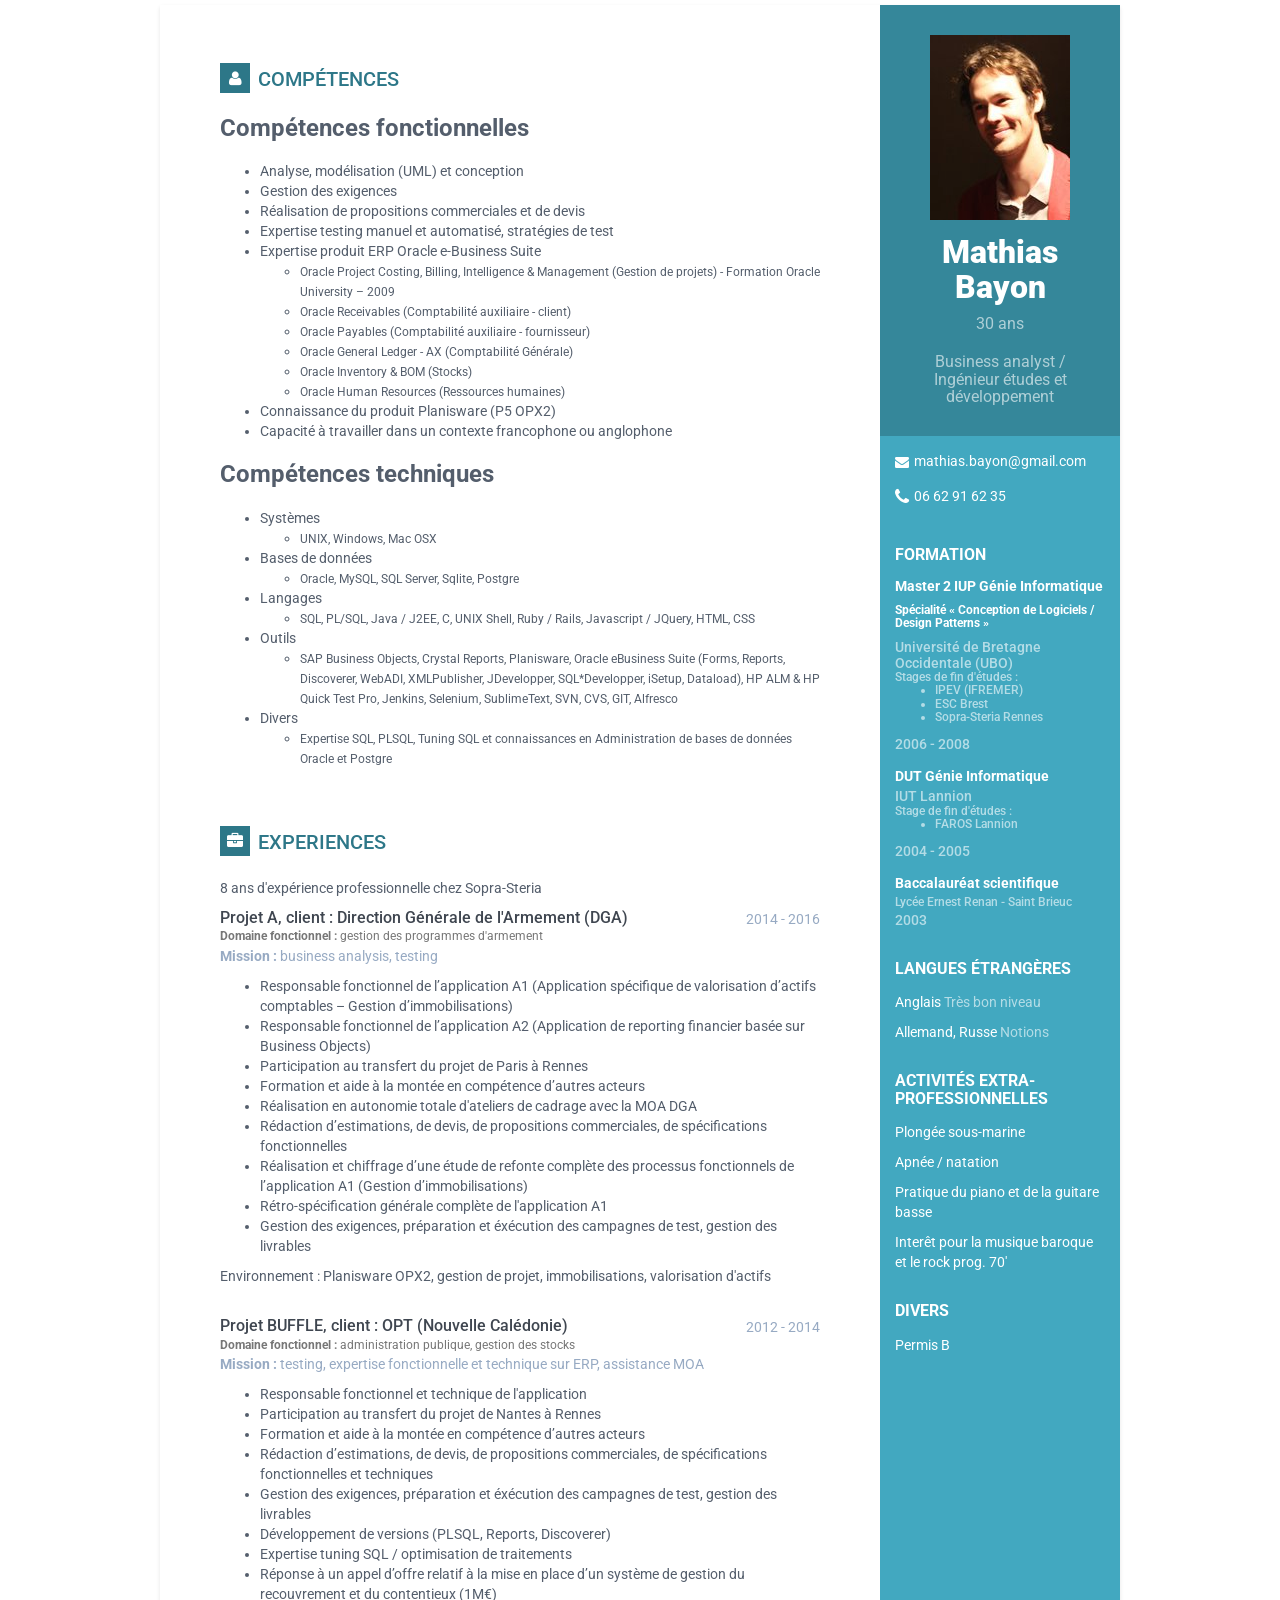
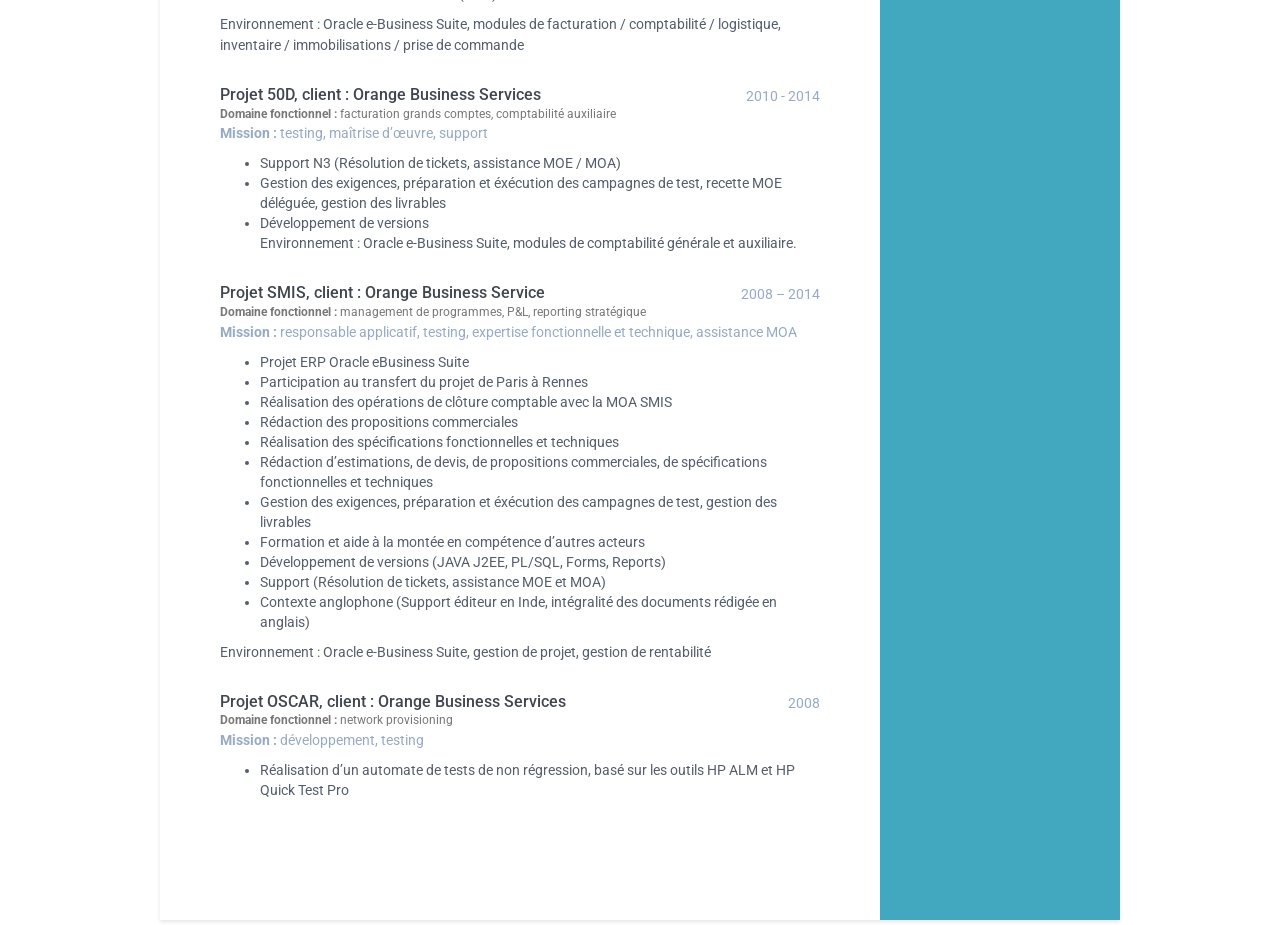
==== commit 15d5b8c9: "Fixes" ====
--- a/index.html
+++ b/index.html
@@ -3,259 +3,268 @@
 <!--[if IE 9]> <html lang="en" class="ie9"> <![endif]-->  
 <!--[if !IE]><!--> <html lang="fr"> <!--<![endif]-->  
 <head>
-	<title>CV</title>
-	<!-- Meta -->
-	<meta charset="utf-8">
-	<meta http-equiv="X-UA-Compatible" content="IE=edge">  
-	<link href='https://fonts.googleapis.com/css?family=Roboto:400,500,400italic,300italic,300,500italic,700,700italic,900,900italic' rel='stylesheet' type='text/css' media="all">
-	<!-- Global CSS -->
-	<link rel="stylesheet" href="assets/plugins/bootstrap/css/bootstrap.min.css" media="all">   
-	<!-- Plugins CSS -->
-	<link rel="stylesheet" href="assets/plugins/font-awesome/css/font-awesome.css" media="all">
-
-	<!-- Theme CSS -->  
-	<link id="theme-style" rel="stylesheet" href="assets/css/styles.css" media="all">
-	<!-- HTML5 shim and Respond.js for IE8 support of HTML5 elements and media queries -->
-  <!--[if lt IE 9]>
-    <script src="https://oss.maxcdn.com/html5shiv/3.7.2/html5shiv.min.js"></script>
-    <script src="https://oss.maxcdn.com/respond/1.4.2/respond.min.js"></script>
-    <![endif]-->
+    <title>CV</title>
+    <!-- Meta -->
+    <meta charset="utf-8">
+    <meta http-equiv="X-UA-Compatible" content="IE=edge">
+    <meta name="viewport" content="width=device-width, initial-scale=1.0">
+    <meta name="description" content="Responsive HTML5 Resume/CV Template for Developers">
+    <meta name="author" content="Xiaoying Riley at 3rd Wave Media">    
+    <link rel="shortcut icon" href="favicon.ico" media="all">  
+    <link href='https://fonts.googleapis.com/css?family=Roboto:400,500,400italic,300italic,300,500italic,700,700italic,900,900italic' rel='stylesheet' type='text/css' media="all">
+    <!-- Global CSS -->
+    <link rel="stylesheet" href="assets/plugins/bootstrap/css/bootstrap.min.css" media="all">   
+    <!-- Plugins CSS -->
+    <link rel="stylesheet" href="assets/plugins/font-awesome/css/font-awesome.css" media="all">
+    
+    <!-- Theme CSS -->  
+    <link id="theme-style" rel="stylesheet" href="assets/css/styles.css" media="all">
+    <!-- HTML5 shim and Respond.js for IE8 support of HTML5 elements and media queries -->
+    <!--[if lt IE 9]>
+      <script src="https://oss.maxcdn.com/html5shiv/3.7.2/html5shiv.min.js"></script>
+      <script src="https://oss.maxcdn.com/respond/1.4.2/respond.min.js"></script>
+      <![endif]-->
   </head> 
 
   <body>
-  	<div class="wrapper">
-  		<div class="sidebar-wrapper">
-  			<div class="profile-container">
-  				<img class="profile" src="assets/images/profile.png" alt="" />
-  				<h1 class="name">Mathias Bayon</h1>
-  				<h3 class="tagline">30 ans</h3>
-  				<br>
-  				<h3 class="tagline">Business analyst / Ingénieur études et développement</h3>
-  			</div><!--//profile-container-->
-
-  			<div class="contact-container container-block">
-  				<ul class="list-unstyled contact-list">
-  					<li class="email"><i class="fa fa-envelope"></i><a href="mailto: mathias.bayon@gmail.com">mathias.bayon@gmail.com</a></li>
-  					<li class="phone"><i class="fa fa-phone"></i><a href="tel:06 62 91 62 35">06 62 91 62 35</a></li>
-  				</ul>
-  			</div><!--//contact-container-->
-  			<div class="education-container container-block">
-  				<h2 class="container-block-title">Formation</h2>
-  				<div class="item">
-  					<h4 class="degree">Master 2 IUP Génie Informatique</h4>
-  					<h6 class="specialty">Spécialité « Conception de Logiciels »</h6>
-  					<h5 class="meta">Université de Bretagne Occidentale (UBO)</h5>
-  					<h6/>
-  					<h6 class="meta">Stages de fin d'études : <ul>
-  						<li>IPEV (IFREMER)</li>
-  						<li>ESC Brest</li>
-  						<li>Sopra-Steria Rennes</li></ul></h6>
-  						<div class="time">2006 - 2008</div>
-  					</div><!--//item-->
-  					<div class="item">
-  						<h4 class="degree">DUT Génie Informatique</h4>
-  						<h5 class="meta">IUT Lannion</h5>
-  						<h6/>
-  						<h6 class="meta">Stage de fin d'études :
-  							<ul><li>FAROS Lannion</li></ul></h6>
-  							<div class="time">2004 - 2005</div>
-  						</div><!--//item-->
-  						<div class="item">
-  							<h4 class="degree">Baccalauréat scientifique</h4>
-  							<h6 class="meta">Lycée Ernest Renan - Saint Brieuc</h6>
-  							<div class="time">2003</div>
-  						</div><!--//item-->
-  					</div><!--//education-container-->
-
-  					<div class="languages-container container-block">
-  						<h2 class="container-block-title">Langues étrangères</h2>
-  						<ul class="list-unstyled interests-list">
-  							<li>Anglais <span class="lang-desc">Très bon niveau</span></li>
-  							<li>Allemand, Russe <span class="lang-desc">Notions</span></li>
-  						</ul>
-  					</div><!--//interests-->
-
-  					<div class="interests-container container-block">
-  						<h2 class="container-block-title">Activités extra-professionnelles</h2>
-  						<ul class="list-unstyled interests-list">
-  							<li>Plongée sous-marine</li>
-  							<li>Apnée, natation</li>
-  							<li>Pratique du piano et de la guitare basse</li>
-  							<li>Interêt pour la musique baroque et le rock prog. 70'</li>
-  						</ul>
-  					</div><!--//interests-->
-
-  					<div class="interests-container container-block">
-  						<h2 class="container-block-title">Divers</h2>
-  						<ul class="list-unstyled interests-list">
-  							<li>Permis B</li>
-  						</ul>
-  					</div><!--//interests-->
-
-  				</div><!--//sidebar-wrapper-->
-
-  				<div class="main-wrapper">
-
-  					<section class="section summary-section">
-  						<h2 class="section-title"><i class="fa fa-user"></i>Compétences</h2>
-  						<div class="summary">
-  							<h3>Compétences fonctionnelles</h3>
-  							<h4></h4>
-  							<ul type="disc">
-  								<li>Analyse, modélisation (UML) et conception</li>
-  								<li>Gestion des exigences (Requirements management)</li>
-  								<li>Réalisation de propositions commerciales et de devis</li>
-  								<li>Testing manuel et automatisé</li>
-  								<li>Connaissance du métier, des processus et des outils client OBS, OPT, DGA</li>
-  								<li>Missions dans un contexte francophone ou anglophone</li>
-  								<li>Expertise produit ERP Oracle e-Business Suite
-  									<ul>
-  										<li><small>Oracle Project Costing, Billing, Intelligence & Management (Gestion de projets) - Formation Oracle University – 2009</small></li>
-  										<li><small>Oracle Receivables (Comptabilité auxiliaire - client)</small></li>
-  										<li><small>Oracle Payables (Comptabilité auxiliaire - fournisseur)</small></li>
-  										<li><small>Oracle General Ledger - AX (Comptabilité Générale)</small></li>
-  										<li><small>Oracle Inventory & BOM (Stocks)</small></li>
-  										<li><small>Oracle Human Resources (Ressources humaines)</small></li>
-  									</ul></li>
-  									<li>Connaissance du produit Planisware (P5 OPX2)</li>
-  								</ul>
-  								<h3>Compétences techniques</h3>
-  								<h4></h4>
-  								<ul type="disc">
-  									<li>Systèmes</li>
-  									<ul>
-  										<li><small>UNIX, Windows, Mac OSX</small></li>
-  									</ul>
-  									<li>Bases de données</li>
-  									<ul>
-  										<li><small>Oracle, MySQL, SQL Server, Sqlite, Postgre</small></li>
-  									</ul>
-  									<li>Langages</li>
-  									<ul>
-  										<li><small>SQL, PL/SQL, Java/J2EE, C, UNIX Shell, Ruby / Rails, Javascript / JQuery, HTML, CSS</small></li>
-  									</ul>
-  									<li>Outils</li>
-  									<ul>
-  										<li><small>HP ALM & HP Quick Test Pro, SAP Business Objects, Crystal Reports, Planisware, Oracle eBusiness Suite (Forms, Reports, Discoverer, WebADI, XMLPublisher, JDevelopper, SQL*Developper, iSetup, Dataload), Jenkins, Selenium, SublimeText, SVN, CVS, GIT, Alfresco</small></li>
-  									</ul>
-  									<li>Divers</li>
-  									<ul>
-  										<li><small>Expertise SQL, PLSQL, Tuning SQL et connaissances en Administration de bases de données Oracle et Postgre</small></li>
-  									</ul>
-  								</ul>
-  							</ul>
-  						</div><!--//summary-->
-  					</section><!--//section-->
-
-  					<section class="section experiences-section">
-  						<h2 class="section-title"><i class="fa fa-briefcase"></i>Experiences</h2>
-  						<p>8 ans d'expérience professionnelle chez Sopra-Steria</p>
-  						<div class="item">
-  							<div class="meta">
-  								<div class="upper-row">
-  									<h3 class="job-title">Projet A, client : Direction Générale de l'Armement</h3>
-  									<h4 class="job-title"><small><b>Domaine fonctionnel :</b> gestion des programmes d'armement</small></h4>
-  									<div class="time">2014 - 2016</div>
-  								</div><!--//upper-row-->
-  								<div class="company"><b>Mission :</b> business analysis, testing</div>
-  							</div><!--//meta-->
-  							<div class="details">
-  								<ul type="disc">
-  									<li>Responsable fonctionnel de l’application A1 (Application de valorisation d’actifs comptables – Gestion d’immobilisations)</li>
-  									<li>Responsable fonctionnel de l’application A2 (Application de reporting financier basée sur Business Objects)</li>
-  									<li>Participation au transfert du projet de Paris à Rennes</li>
-  									<li>Formation et aide à la montée en compétence d’autres acteurs</li>
-  									<li>Réalisation d'ateliers avec la DGA</li>
-  									<li>Rédaction d’estimations, de devis, de propositions commerciales, de spécifications fonctionnelles</li>
-  									<li>Réalisation et chiffrage d’une étude de refonte complète des processus fonctionnels de l’application A1 (Gestion d’immobilisations)</li>
-  									<li>Rétro-spécification générale complète de l'application A1</li>
-  									<li>Gestion des exigences, qualification, gestion des livrables</li>
-  								</ul>
-  								<p>Environnement : Planisware OPX2, gestion de projets, immobilisations, valorisation</p>
-  							</div><!--//details-->
-  						</div><!--//item-->
-  						<div class="item">
-  							<div class="meta">
-  								<div class="upper-row">
-  									<h3 class="job-title">Projet BUFFLE, client : OPT (Nouvelle Calédonie)</h3>
-  									<h4 class="job-title"><small><b>Domaine fonctionnel :</b> administration publique, gestion des stocks</small></h4>
-  									<div class="time">2012 - 2014</div>
-  								</div><!--//upper-row-->
-  								<div class="company"><b>Mission :</b> responsable applicatif, testing, expertise fonctionnelle et technique, assistance MOA</div>
-  							</div><!--//meta-->
-  							<div class="details">
-  								<ul type="disc">
-  									<li>Participation au transfert du projet de Nantes à Rennes</li>
-  									<li>Rédaction d’estimations, de spécifications fonctionnelles et techniques</li>
-  									<li>Gestion des exigences</li>
-  									<li>Formation et aide à la montée en compétence d’autres acteurs</li>
-  									<li>Développement de versions (PLSQL, Reports)</li>
-  									<li>Expertise tuning SQL / optimisation de traitements</li>
-  									<li>Gestion des exigences, qualification, gestion des livrables</li>
-  									<li>Réponse à un appel d’offre relatif à la mise en place d’un système de gestion du recouvrement et du contentieux</li></ul>
-  									<p>Environnement : Oracle e-Business Suite, modules de facturation, comptabilité, logistique, inventaire, immobilisations, prise de commande</p>
-  								</div><!--//details-->
-  							</div><!--//item-->
-  							<div class="item">
-  								<div class="meta">
-  									<div class="upper-row">
-  										<h3 class="job-title">Projet 50D, client : Orange Business Services</h3>
-  										<h4 class="job-title"><small><b>Domaine fonctionnel :</b> facturation grands comptes, comptabilité auxiliaire</small></h4>
-  										<div class="time">2010 - 2014</div>
-  									</div><!--//upper-row-->
-  									<div class="company"><b>Mission :</b> testing, maîtrise d’œuvre, support</div>
-  								</div><!--//meta-->
-  								<div class="details">
-  									<ul type="disc">
-  										<li>Support N3 (Résolution de tickets, assistance MOE et MOA)</li>
-  										<li>Gestion des exigences, qualification, recette MOE déléguée, gestion des livrables</li>
-  										<li>Développement de versions</li>
-  										<p>Environnement : Oracle e-Business Suite, modules de comptabilité générale et auxiliaire</p>
-  									</ul>
-  								</div><!--//details-->
-  							</div><!--//item-->
-  							<div class="item">
-  								<div class="meta">
-  									<div class="upper-row">
-  										<h3 class="job-title">Projet SMIS, client : Orange Business Service</h3>
-  										<h4 class="job-title"><small><b>Domaine fonctionnel :</b> management de programmes, P&L, reporting stratégique</small></h4>
-  										<div class="time">2008 – 2014</div>
-  									</div><!--//upper-row-->
-  									<div class="company"><b>Mission :</b> responsable applicatif, testing, expertise fonctionnelle et technique, assistance MOA</div>
-  								</div><!--//meta-->
-  								<div class="details">
-  									<ul type="disc">
-  										<li>Projet ERP Oracle eBusiness Suite</li>
-  										<li>Participation au transfert du projet de Paris à Rennes</li>
-  										<li>Réalisation des opérations de clôture comptable avec la MOA SMIS</li>
-  										<li>Rédaction des propositions commerciales</li>
-  										<li>Réalisation des spécifications fonctionnelles et techniques</li>
-  										<li>Gestion des exigences, qualification, gestion des livrables</li>
-  										<li>Formation et aide à la montée en compétence d’autres acteurs</li>
-  										<li>Développement de versions (JAVA/J2EE, PL/SQL, Forms, Reports)</li>
-  										<li>Support (Résolution de tickets, assistance MOE et MOA)</li>
-  										<li>Contexte anglophone (Support éditeur en Inde, intégralité des documents rédigée en anglais)</li>
-  									</ul>
-  									<p>Environnement : Oracle e-Business Suite, gestion de projet, gestion de rentabilité</p>
-  								</div><!--//details-->
-  							</div><!--//item-->
-  							<div class="item">
-  								<div class="meta">
-  									<div class="upper-row">
-  										<h3 class="job-title">Projet OSCAR, client : Orange Business Services</h3>
-  										<h4 class="job-title"><small><b>Domaine fonctionnel :</b> network provisioning</small></h4>
-  										<div class="time">2008</div>
-  									</div><!--//upper-row-->
-  									<div class="company"><b>Mission :</b> développement, testing</div>
-  								</div><!--//meta-->
-  								<div class="details">
-  									<ul type="disc">
-  										<li>Réalisation d’un automate de tests de non régression, basé sur les outils HP ALM et HP Quick Test Pro</li>
-  									</ul>
-  								</div><!--//details-->
-  							</div><!--//item-->
-  						</section><!--//section-->
-  					</div><!--//main-body-->
-  				</div>     
-  			</body>
-  			</html> 
+    <div class="wrapper">
+        <div class="sidebar-wrapper">
+            <div class="profile-container">
+                <img class="profile" src="assets/images/profile.png" alt="" />
+                <h1 class="name">Mathias Bayon</h1>
+                <h2 class="tagline">30 ans</h3>
+                <br>
+                <h3 class="tagline">Business analyst / Ingénieur études et développement</h3>
+            </div><!--//profile-container-->
+            
+            <div class="contact-container container-block">
+                <ul class="list-unstyled contact-list">
+                    <li class="email"><i class="fa fa-envelope"></i><a href="mailto: mathias.bayon@gmail.com">mathias.bayon@gmail.com</a></li>
+                    <li class="phone"><i class="fa fa-phone"></i><a href="tel:06 62 91 62 35">06 62 91 62 35</a></li>
+                </ul>
+            </div><!--//contact-container-->
+            <div class="education-container container-block">
+                <h2 class="container-block-title">Formation</h2>
+                <div class="item">
+                    <h4 class="degree">Master 2 IUP Génie Informatique</h4>
+                    <h6 class="specialty">Spécialité « Conception de Logiciels / Design Patterns »</h5>
+                        <h5 class="meta">Université de Bretagne Occidentale (UBO)</h5>
+						<h6 class="meta">Stages de fin d'études : <ul>
+                        <li>IPEV (IFREMER)</li>
+                        <li>ESC Brest</li>
+                        <li>Sopra-Steria Rennes</li></ul></h6>
+                        <div class="time">2006 - 2008</div>
+                    </div><!--//item-->
+                    <div class="item">
+                        <h4 class="degree">DUT Génie Informatique</h4>
+                        <h5 class="meta">IUT Lannion</h5>
+						<h6 class="meta">Stage de fin d'études :
+                        <ul><li>FAROS Lannion</li></ul></h5>
+                        <div class="time">2004 - 2005</div>
+                    </div><!--//item-->
+                    <div class="item">
+                        <h4 class="degree">Baccalauréat scientifique</h4>
+                        <h6 class="meta">Lycée Ernest Renan - Saint Brieuc</h5>
+                        <div class="time">2003</div>
+                    </div><!--//item-->
+                </div><!--//education-container-->
+
+                <div class="languages-container container-block">
+                    <h2 class="container-block-title">Langues étrangères</h2>
+                    <ul class="list-unstyled interests-list">
+                        <li>Anglais <span class="lang-desc">Très bon niveau</span></li>
+                        <li>Allemand, Russe <span class="lang-desc">Notions</span></li>
+                    </ul>
+                </div><!--//interests-->
+
+                <div class="interests-container container-block">
+                    <h2 class="container-block-title">Activités extra-professionnelles</h2>
+                    <ul class="list-unstyled interests-list">
+                        <li>Plongée sous-marine</li>
+                        <li>Apnée / natation</li>
+                        <li>Pratique du piano et de la guitare basse</li>
+                        <li>Interêt pour la musique baroque et le rock prog. 70'</li>
+                    </ul>
+                </div><!--//interests-->
+				
+				 <div class="interests-container container-block">
+                    <h2 class="container-block-title">Divers</h2>
+                    <ul class="list-unstyled interests-list">
+                        <li>Permis B</li>
+                    </ul>
+                </div><!--//interests-->
+
+            </div><!--//sidebar-wrapper-->
+
+            <div class="main-wrapper">
+
+                <section class="section summary-section">
+                    <h2 class="section-title"><i class="fa fa-user"></i>Compétences</h2>
+                    <div class="summary">
+                        <h3>Compétences fonctionnelles<h3>
+                           <h4></h4>
+						   <ul type="disc">
+                           <li>Analyse, modélisation (UML) et conception</li>
+						   <li>Gestion des exigences</li>
+						   <li>Réalisation de propositions commerciales et de devis</li>
+                           <li>Expertise testing manuel et automatisé, stratégies de test</li>
+                           <li>Expertise produit ERP Oracle e-Business Suite
+                           <ul>
+                               <li><small>Oracle Project Costing, Billing, Intelligence & Management (Gestion de projets) - Formation Oracle University – 2009</small></li>
+                               <li><small>Oracle Receivables (Comptabilité auxiliaire - client)</small></li>
+                               <li><small>Oracle Payables (Comptabilité auxiliaire - fournisseur)</small></li>
+                               <li><small>Oracle General Ledger - AX (Comptabilité Générale)</small></li>
+                               <li><small>Oracle Inventory & BOM (Stocks)</small></li>
+                               <li><small>Oracle Human Resources (Ressources humaines)</small></li>
+                           </ul></li>
+                           <li>Connaissance du produit Planisware (P5 OPX2)</li>
+                           <li>Capacité à travailler dans un contexte francophone ou anglophone</li>
+						   </ul>
+                           <h3>Compétences techniques<h3>
+                               <h4></h4>
+							   <ul type="disc">
+							   <li>Systèmes</li>
+							   <ul>
+                               <li><small>UNIX, Windows, Mac OSX</small></li>
+							   </ul></li>
+                               <li>Bases de données</li>
+							   <ul>
+                               <li><small>Oracle, MySQL, SQL Server, Sqlite, Postgre</small></li>
+							   </ul></li>
+                               <li>Langages</li>
+							   <ul>
+                               <li><small>SQL, PL/SQL, Java / J2EE, C, UNIX Shell, Ruby / Rails, Javascript / JQuery, HTML, CSS</small></li>
+							   </ul></li>
+                               <li>Outils</li>
+							   <ul>
+                               <li><small>SAP Business Objects, Crystal Reports, Planisware, Oracle eBusiness Suite (Forms, Reports, Discoverer, WebADI, XMLPublisher, JDevelopper, SQL*Developper, iSetup, Dataload), HP ALM & HP Quick Test Pro, Jenkins, Selenium, SublimeText, SVN, CVS, GIT, Alfresco</small></li>
+							   </ul></li>
+                               <li>Divers</li>
+							   <ul>
+                               <li><small>Expertise SQL, PLSQL, Tuning SQL et connaissances en Administration de bases de données Oracle et Postgre</small>
+							   </ul></li>
+							   </ul>
+							</ul>
+                           </div><!--//summary-->
+                       </section><!--//section-->
+
+                       <section class="section experiences-section">
+                        <h2 class="section-title"><i class="fa fa-briefcase"></i>Experiences</h2>
+						<p>8 ans d'expérience professionnelle chez Sopra-Steria</p>
+                        <div class="item">
+                            <div class="meta">
+                                <div class="upper-row">
+                                    <h3 class="job-title">Projet A, client : Direction Générale de l'Armement (DGA)</h3>
+                                    <h4 class="job-title"><small><b>Domaine fonctionnel :</b> gestion des programmes d'armement</small></h4>
+                                    <div class="time">2014 - 2016</div>
+                                </div><!--//upper-row-->
+                                <div class="company"><b>Mission :</b> business analysis, testing</div>
+                            </div><!--//meta-->
+                            <div class="details">
+                                <ul type="disc">
+                                <li>Responsable fonctionnel de l’application A1 (Application spécifique de valorisation d’actifs comptables – Gestion d’immobilisations)</li>
+                                <li>Responsable fonctionnel de l’application A2 (Application de reporting financier basée sur Business Objects)</li>
+                                <li>Participation au transfert du projet de Paris à Rennes</li>
+                                <li>Formation et aide à la montée en compétence d’autres acteurs</li>
+                                <li>Réalisation en autonomie totale d'ateliers de cadrage avec la MOA DGA</li>
+                                <li>Rédaction d’estimations, de devis, de propositions commerciales, de spécifications fonctionnelles</li>
+                                <li>Réalisation et chiffrage d’une étude de refonte complète des processus fonctionnels de l’application A1 (Gestion d’immobilisations)</li>
+								<li>Rétro-spécification générale complète de l'application A1</li>
+                                <li>Gestion des exigences, préparation et éxécution des campagnes de test, gestion des livrables</li>
+                                </ul>
+                                <p>Environnement : Planisware OPX2, gestion de projet, immobilisations, valorisation d'actifs</p>
+                                </div><!--//details-->
+                            </div><!--//item-->
+                            <div class="item">
+                                <div class="meta">
+                                    <div class="upper-row">
+									<h3 class="job-title">Projet BUFFLE, client : OPT (Nouvelle Calédonie)</h3>
+									<h4 class="job-title"><small><b>Domaine fonctionnel :</b> administration publique, gestion des stocks</small></h4>
+                                    <div class="time">2012 - 2014</div>
+                                    </div><!--//upper-row-->
+                                    <div class="company"><b>Mission :</b> testing, expertise fonctionnelle et technique sur ERP, assistance MOA</div>
+                                </div><!--//meta-->
+                                <div class="details">
+								<ul type="disc">
+                                    <li>Responsable fonctionnel et technique de l'application</li>
+                                    <li>Participation au transfert du projet de Nantes à Rennes</li>
+                                    <li>Formation et aide à la montée en compétence d’autres acteurs</li>
+                                    <li>Rédaction d’estimations, de devis, de propositions commerciales, de spécifications fonctionnelles et techniques</li>
+                                    <li>Gestion des exigences, préparation et éxécution des campagnes de test, gestion des livrables</li>
+                                    <li>Développement de versions (PLSQL, Reports, Discoverer)</li>
+                                    <li>Expertise tuning SQL / optimisation de traitements</li>
+                                    <li>Réponse à un appel d’offre relatif à la mise en place d’un système de gestion du recouvrement et du contentieux (1M€)</li></ul>
+                                    <p>Environnement : Oracle e-Business Suite, modules de facturation / comptabilité / logistique, inventaire / immobilisations / prise de commande</p>
+                                    </div><!--//details-->
+                                </div><!--//item-->
+                                <div class="item">
+                                    <div class="meta">
+                                        <div class="upper-row">
+                                            <h3 class="job-title">Projet 50D, client : Orange Business Services</h3>
+											<h4 class="job-title"><small><b>Domaine fonctionnel :</b> facturation grands comptes, comptabilité auxiliaire</small></h4>
+                                            <div class="time">2010 - 2014</div>
+                                        </div><!--//upper-row-->
+                                        <div class="company"><b>Mission :</b> testing, maîtrise d’œuvre, support</div>
+                                    </div><!--//meta-->
+                                    <div class="details">
+									<ul type="disc">
+                                        <li>Support N3 (Résolution de tickets, assistance MOE / MOA)</li>
+                                        <li>Gestion des exigences, préparation et éxécution des campagnes de test, recette MOE déléguée, gestion des livrables</li>
+                                        <li>Développement de versions</li>
+                                        <p>Environnement : Oracle e-Business Suite, modules de comptabilité générale et auxiliaire.</p>
+										</ul>
+                                    </div><!--//details-->
+                                </div><!--//item-->
+                                <div class="item">
+                                    <div class="meta">
+                                        <div class="upper-row">
+                                            <h3 class="job-title">Projet SMIS, client : Orange Business Service</h3>
+											<h4 class="job-title"><small><b>Domaine fonctionnel :</b> management de programmes, P&L, reporting stratégique</small></h4>
+                                            <div class="time">2008 – 2014</div>
+                                        </div><!--//upper-row-->
+                                        <div class="company"><b>Mission :</b> responsable applicatif, testing, expertise fonctionnelle et technique, assistance MOA</div>
+                                    </div><!--//meta-->
+                                    <div class="details">
+                                        <ul type="disc">
+										<li>Projet ERP Oracle eBusiness Suite</li>
+										<li>Participation au transfert du projet de Paris à Rennes</li>
+                                        <li>Réalisation des opérations de clôture comptable avec la MOA SMIS</li>
+                                        <li>Rédaction des propositions commerciales</li>
+										<li>Réalisation des spécifications fonctionnelles et techniques</li>
+                                        <li>Rédaction d’estimations, de devis, de propositions commerciales, de spécifications fonctionnelles et techniques</li>
+                                        <li>Gestion des exigences, préparation et éxécution des campagnes de test, gestion des livrables</li>
+                                        <li>Formation et aide à la montée en compétence d’autres acteurs</li>
+                                        <li>Développement de versions (JAVA J2EE, PL/SQL, Forms, Reports)</li>
+                                        <li>Support (Résolution de tickets, assistance MOE et MOA)</li>
+                                        <li>Contexte anglophone (Support éditeur en Inde, intégralité des documents rédigée en anglais)</li>
+										</ul>
+                                        <p>Environnement : Oracle e-Business Suite, gestion de projet, gestion de rentabilité</p>
+                                    </div><!--//details-->
+                                </div><!--//item-->
+                                <div class="item">
+                                    <div class="meta">
+                                        <div class="upper-row">
+                                            <h3 class="job-title">Projet OSCAR, client : Orange Business Services</h3>
+											<h4 class="job-title"><small><b>Domaine fonctionnel :</b> network provisioning</small></h4>
+                                            <div class="time">2008</div>
+                                        </div><!--//upper-row-->
+                                        <div class="company"><b>Mission :</b> développement, testing</div>
+                                    </div><!--//meta-->
+                                    <div class="details">
+									<ul type="disc">
+                                        <li>Réalisation d’un automate de tests de non régression, basé sur les outils HP ALM et HP Quick Test Pro</li>
+									</ul>
+                                    </div><!--//details-->
+                                </div><!--//item-->
+                            </section><!--//section-->
+                    </div><!--//main-body-->
+                </div>
+
+                <!-- Javascript -->          
+                <script type="text/javascript" src="assets/plugins/jquery-1.11.3.min.js"></script>
+                <script type="text/javascript" src="assets/plugins/bootstrap/js/bootstrap.min.js"></script>    
+                <!-- custom js -->
+                <script type="text/javascript" src="assets/js/main.js"></script>            
+            </body>
+            </html> 
+
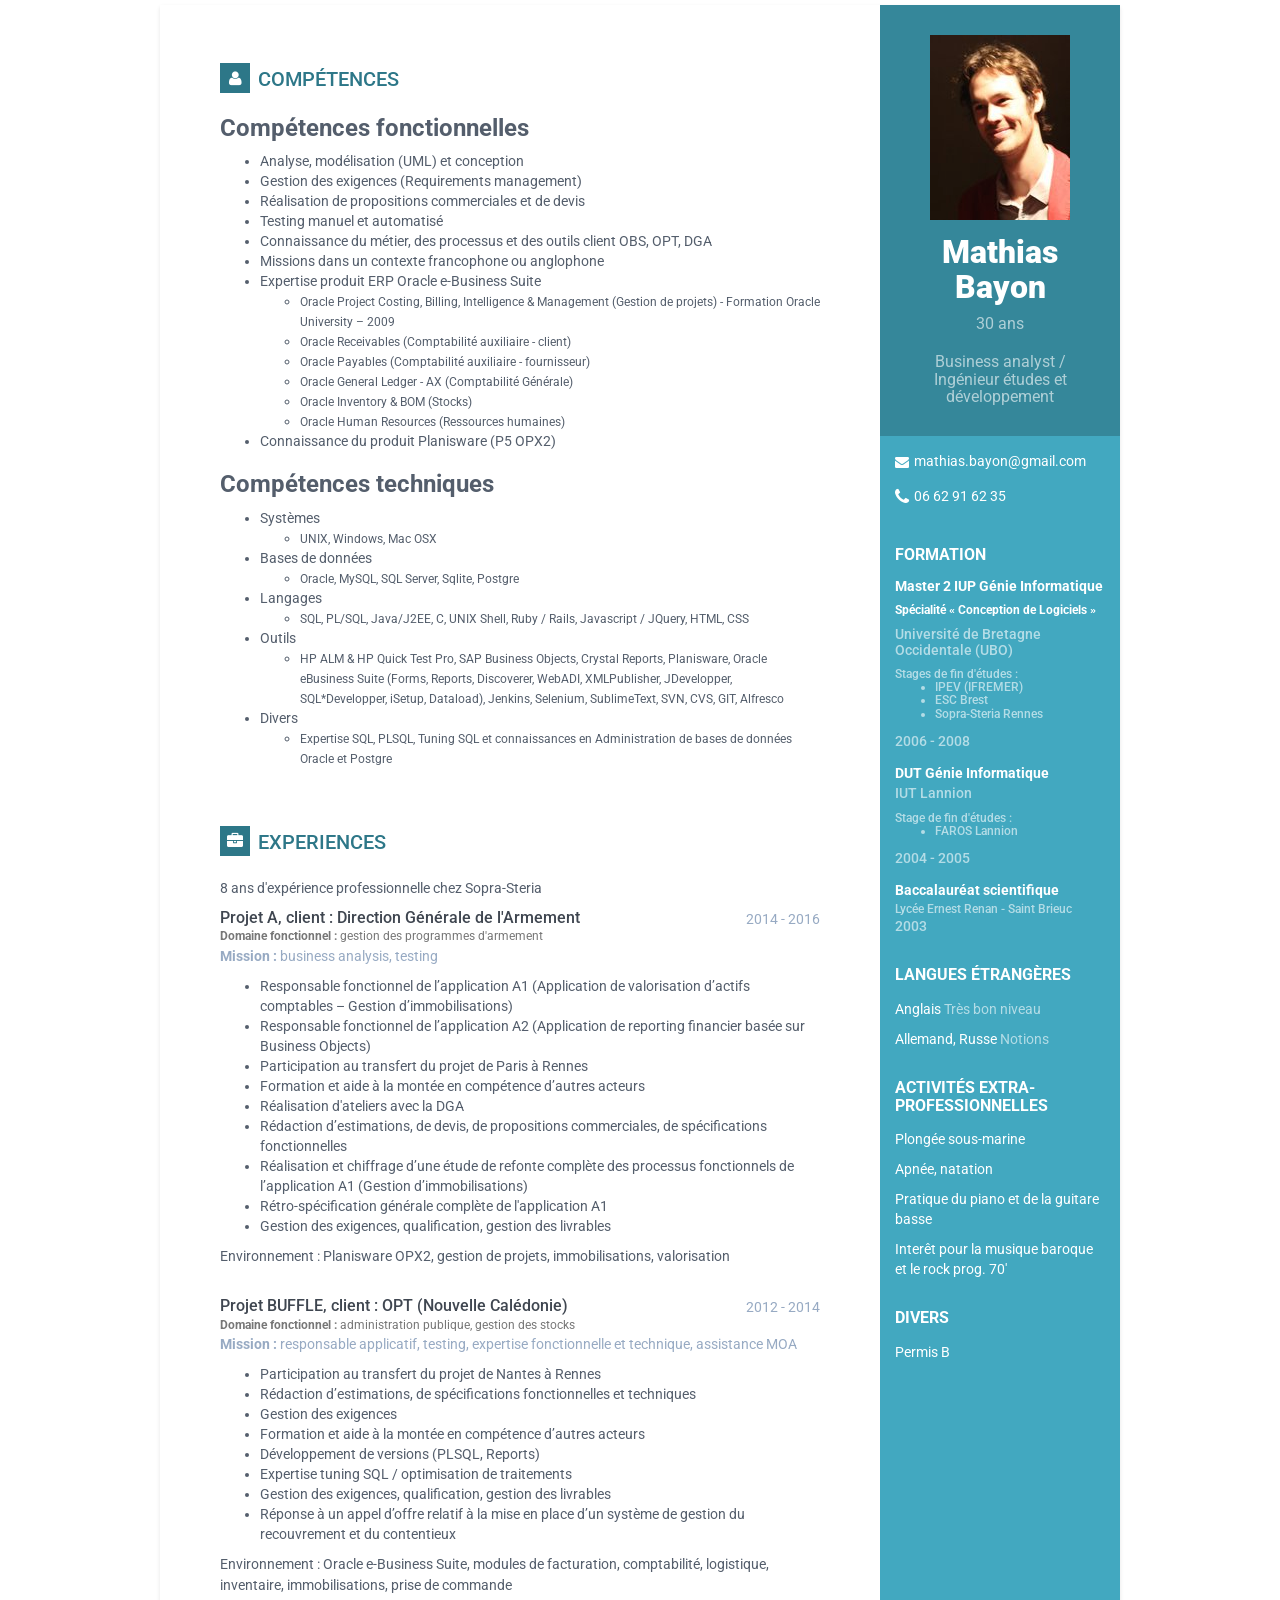
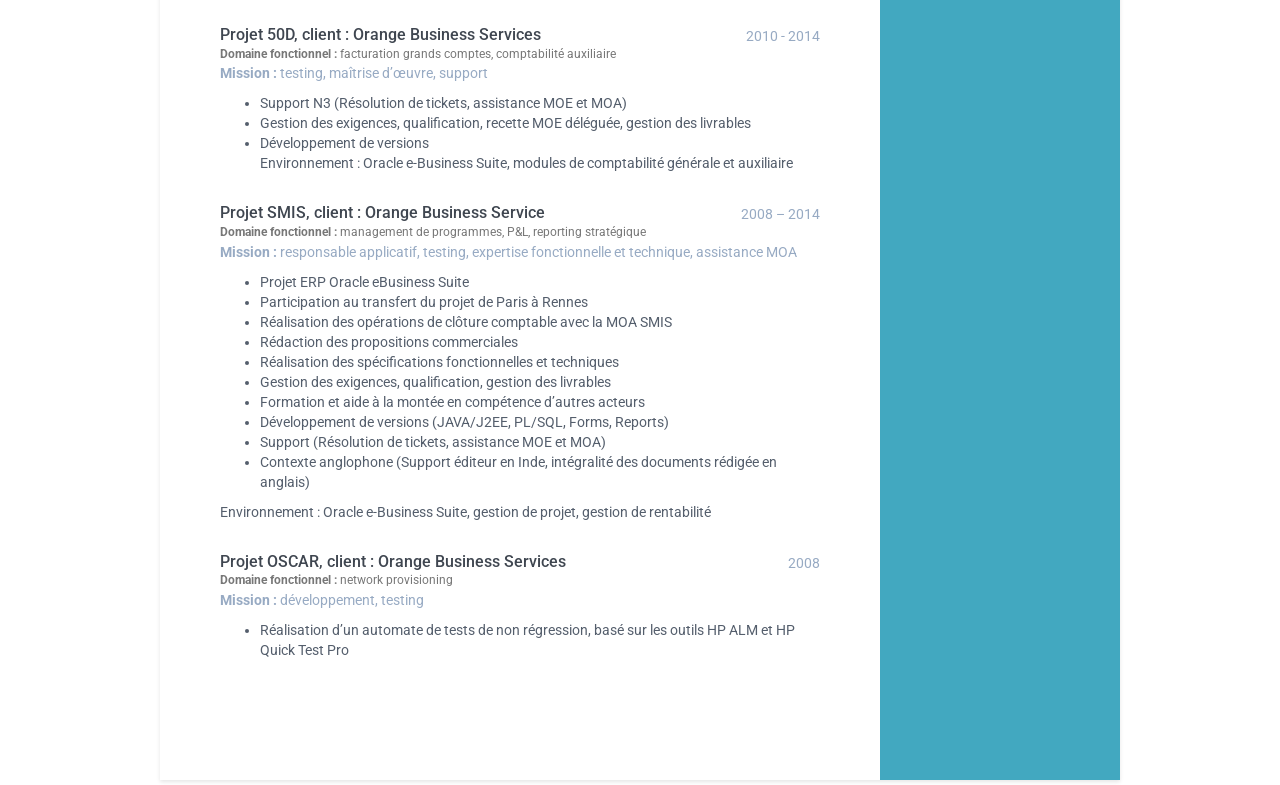
==== commit 17317405: "Fixes" ====
--- a/index.html
+++ b/index.html
@@ -27,244 +27,239 @@
   </head> 
 
   <body>
-    <div class="wrapper">
-        <div class="sidebar-wrapper">
-            <div class="profile-container">
-                <img class="profile" src="assets/images/profile.png" alt="" />
-                <h1 class="name">Mathias Bayon</h1>
-                <h2 class="tagline">30 ans</h3>
-                <br>
-                <h3 class="tagline">Business analyst / Ingénieur études et développement</h3>
-            </div><!--//profile-container-->
-            
-            <div class="contact-container container-block">
-                <ul class="list-unstyled contact-list">
-                    <li class="email"><i class="fa fa-envelope"></i><a href="mailto: mathias.bayon@gmail.com">mathias.bayon@gmail.com</a></li>
-                    <li class="phone"><i class="fa fa-phone"></i><a href="tel:06 62 91 62 35">06 62 91 62 35</a></li>
-                </ul>
-            </div><!--//contact-container-->
-            <div class="education-container container-block">
-                <h2 class="container-block-title">Formation</h2>
-                <div class="item">
-                    <h4 class="degree">Master 2 IUP Génie Informatique</h4>
-                    <h6 class="specialty">Spécialité « Conception de Logiciels / Design Patterns »</h5>
-                        <h5 class="meta">Université de Bretagne Occidentale (UBO)</h5>
-						<h6 class="meta">Stages de fin d'études : <ul>
-                        <li>IPEV (IFREMER)</li>
-                        <li>ESC Brest</li>
-                        <li>Sopra-Steria Rennes</li></ul></h6>
-                        <div class="time">2006 - 2008</div>
-                    </div><!--//item-->
-                    <div class="item">
-                        <h4 class="degree">DUT Génie Informatique</h4>
-                        <h5 class="meta">IUT Lannion</h5>
-						<h6 class="meta">Stage de fin d'études :
-                        <ul><li>FAROS Lannion</li></ul></h5>
-                        <div class="time">2004 - 2005</div>
-                    </div><!--//item-->
-                    <div class="item">
-                        <h4 class="degree">Baccalauréat scientifique</h4>
-                        <h6 class="meta">Lycée Ernest Renan - Saint Brieuc</h5>
-                        <div class="time">2003</div>
-                    </div><!--//item-->
-                </div><!--//education-container-->
-
-                <div class="languages-container container-block">
-                    <h2 class="container-block-title">Langues étrangères</h2>
-                    <ul class="list-unstyled interests-list">
-                        <li>Anglais <span class="lang-desc">Très bon niveau</span></li>
-                        <li>Allemand, Russe <span class="lang-desc">Notions</span></li>
-                    </ul>
-                </div><!--//interests-->
-
-                <div class="interests-container container-block">
-                    <h2 class="container-block-title">Activités extra-professionnelles</h2>
-                    <ul class="list-unstyled interests-list">
-                        <li>Plongée sous-marine</li>
-                        <li>Apnée / natation</li>
-                        <li>Pratique du piano et de la guitare basse</li>
-                        <li>Interêt pour la musique baroque et le rock prog. 70'</li>
-                    </ul>
-                </div><!--//interests-->
-				
-				 <div class="interests-container container-block">
-                    <h2 class="container-block-title">Divers</h2>
-                    <ul class="list-unstyled interests-list">
-                        <li>Permis B</li>
-                    </ul>
-                </div><!--//interests-->
-
-            </div><!--//sidebar-wrapper-->
-
-            <div class="main-wrapper">
-
-                <section class="section summary-section">
-                    <h2 class="section-title"><i class="fa fa-user"></i>Compétences</h2>
-                    <div class="summary">
-                        <h3>Compétences fonctionnelles<h3>
-                           <h4></h4>
-						   <ul type="disc">
-                           <li>Analyse, modélisation (UML) et conception</li>
-						   <li>Gestion des exigences</li>
-						   <li>Réalisation de propositions commerciales et de devis</li>
-                           <li>Expertise testing manuel et automatisé, stratégies de test</li>
-                           <li>Expertise produit ERP Oracle e-Business Suite
-                           <ul>
-                               <li><small>Oracle Project Costing, Billing, Intelligence & Management (Gestion de projets) - Formation Oracle University – 2009</small></li>
-                               <li><small>Oracle Receivables (Comptabilité auxiliaire - client)</small></li>
-                               <li><small>Oracle Payables (Comptabilité auxiliaire - fournisseur)</small></li>
-                               <li><small>Oracle General Ledger - AX (Comptabilité Générale)</small></li>
-                               <li><small>Oracle Inventory & BOM (Stocks)</small></li>
-                               <li><small>Oracle Human Resources (Ressources humaines)</small></li>
-                           </ul></li>
-                           <li>Connaissance du produit Planisware (P5 OPX2)</li>
-                           <li>Capacité à travailler dans un contexte francophone ou anglophone</li>
-						   </ul>
-                           <h3>Compétences techniques<h3>
-                               <h4></h4>
-							   <ul type="disc">
-							   <li>Systèmes</li>
-							   <ul>
-                               <li><small>UNIX, Windows, Mac OSX</small></li>
-							   </ul></li>
-                               <li>Bases de données</li>
-							   <ul>
-                               <li><small>Oracle, MySQL, SQL Server, Sqlite, Postgre</small></li>
-							   </ul></li>
-                               <li>Langages</li>
-							   <ul>
-                               <li><small>SQL, PL/SQL, Java / J2EE, C, UNIX Shell, Ruby / Rails, Javascript / JQuery, HTML, CSS</small></li>
-							   </ul></li>
-                               <li>Outils</li>
-							   <ul>
-                               <li><small>SAP Business Objects, Crystal Reports, Planisware, Oracle eBusiness Suite (Forms, Reports, Discoverer, WebADI, XMLPublisher, JDevelopper, SQL*Developper, iSetup, Dataload), HP ALM & HP Quick Test Pro, Jenkins, Selenium, SublimeText, SVN, CVS, GIT, Alfresco</small></li>
-							   </ul></li>
-                               <li>Divers</li>
-							   <ul>
-                               <li><small>Expertise SQL, PLSQL, Tuning SQL et connaissances en Administration de bases de données Oracle et Postgre</small>
-							   </ul></li>
-							   </ul>
-							</ul>
-                           </div><!--//summary-->
-                       </section><!--//section-->
-
-                       <section class="section experiences-section">
-                        <h2 class="section-title"><i class="fa fa-briefcase"></i>Experiences</h2>
-						<p>8 ans d'expérience professionnelle chez Sopra-Steria</p>
-                        <div class="item">
-                            <div class="meta">
-                                <div class="upper-row">
-                                    <h3 class="job-title">Projet A, client : Direction Générale de l'Armement (DGA)</h3>
-                                    <h4 class="job-title"><small><b>Domaine fonctionnel :</b> gestion des programmes d'armement</small></h4>
-                                    <div class="time">2014 - 2016</div>
-                                </div><!--//upper-row-->
-                                <div class="company"><b>Mission :</b> business analysis, testing</div>
-                            </div><!--//meta-->
-                            <div class="details">
-                                <ul type="disc">
-                                <li>Responsable fonctionnel de l’application A1 (Application spécifique de valorisation d’actifs comptables – Gestion d’immobilisations)</li>
-                                <li>Responsable fonctionnel de l’application A2 (Application de reporting financier basée sur Business Objects)</li>
-                                <li>Participation au transfert du projet de Paris à Rennes</li>
-                                <li>Formation et aide à la montée en compétence d’autres acteurs</li>
-                                <li>Réalisation en autonomie totale d'ateliers de cadrage avec la MOA DGA</li>
-                                <li>Rédaction d’estimations, de devis, de propositions commerciales, de spécifications fonctionnelles</li>
-                                <li>Réalisation et chiffrage d’une étude de refonte complète des processus fonctionnels de l’application A1 (Gestion d’immobilisations)</li>
-								<li>Rétro-spécification générale complète de l'application A1</li>
-                                <li>Gestion des exigences, préparation et éxécution des campagnes de test, gestion des livrables</li>
-                                </ul>
-                                <p>Environnement : Planisware OPX2, gestion de projet, immobilisations, valorisation d'actifs</p>
-                                </div><!--//details-->
-                            </div><!--//item-->
-                            <div class="item">
-                                <div class="meta">
-                                    <div class="upper-row">
-									<h3 class="job-title">Projet BUFFLE, client : OPT (Nouvelle Calédonie)</h3>
-									<h4 class="job-title"><small><b>Domaine fonctionnel :</b> administration publique, gestion des stocks</small></h4>
-                                    <div class="time">2012 - 2014</div>
-                                    </div><!--//upper-row-->
-                                    <div class="company"><b>Mission :</b> testing, expertise fonctionnelle et technique sur ERP, assistance MOA</div>
-                                </div><!--//meta-->
-                                <div class="details">
-								<ul type="disc">
-                                    <li>Responsable fonctionnel et technique de l'application</li>
-                                    <li>Participation au transfert du projet de Nantes à Rennes</li>
-                                    <li>Formation et aide à la montée en compétence d’autres acteurs</li>
-                                    <li>Rédaction d’estimations, de devis, de propositions commerciales, de spécifications fonctionnelles et techniques</li>
-                                    <li>Gestion des exigences, préparation et éxécution des campagnes de test, gestion des livrables</li>
-                                    <li>Développement de versions (PLSQL, Reports, Discoverer)</li>
-                                    <li>Expertise tuning SQL / optimisation de traitements</li>
-                                    <li>Réponse à un appel d’offre relatif à la mise en place d’un système de gestion du recouvrement et du contentieux (1M€)</li></ul>
-                                    <p>Environnement : Oracle e-Business Suite, modules de facturation / comptabilité / logistique, inventaire / immobilisations / prise de commande</p>
-                                    </div><!--//details-->
-                                </div><!--//item-->
-                                <div class="item">
-                                    <div class="meta">
-                                        <div class="upper-row">
-                                            <h3 class="job-title">Projet 50D, client : Orange Business Services</h3>
-											<h4 class="job-title"><small><b>Domaine fonctionnel :</b> facturation grands comptes, comptabilité auxiliaire</small></h4>
-                                            <div class="time">2010 - 2014</div>
-                                        </div><!--//upper-row-->
-                                        <div class="company"><b>Mission :</b> testing, maîtrise d’œuvre, support</div>
-                                    </div><!--//meta-->
-                                    <div class="details">
-									<ul type="disc">
-                                        <li>Support N3 (Résolution de tickets, assistance MOE / MOA)</li>
-                                        <li>Gestion des exigences, préparation et éxécution des campagnes de test, recette MOE déléguée, gestion des livrables</li>
-                                        <li>Développement de versions</li>
-                                        <p>Environnement : Oracle e-Business Suite, modules de comptabilité générale et auxiliaire.</p>
-										</ul>
-                                    </div><!--//details-->
-                                </div><!--//item-->
-                                <div class="item">
-                                    <div class="meta">
-                                        <div class="upper-row">
-                                            <h3 class="job-title">Projet SMIS, client : Orange Business Service</h3>
-											<h4 class="job-title"><small><b>Domaine fonctionnel :</b> management de programmes, P&L, reporting stratégique</small></h4>
-                                            <div class="time">2008 – 2014</div>
-                                        </div><!--//upper-row-->
-                                        <div class="company"><b>Mission :</b> responsable applicatif, testing, expertise fonctionnelle et technique, assistance MOA</div>
-                                    </div><!--//meta-->
-                                    <div class="details">
-                                        <ul type="disc">
-										<li>Projet ERP Oracle eBusiness Suite</li>
-										<li>Participation au transfert du projet de Paris à Rennes</li>
-                                        <li>Réalisation des opérations de clôture comptable avec la MOA SMIS</li>
-                                        <li>Rédaction des propositions commerciales</li>
-										<li>Réalisation des spécifications fonctionnelles et techniques</li>
-                                        <li>Rédaction d’estimations, de devis, de propositions commerciales, de spécifications fonctionnelles et techniques</li>
-                                        <li>Gestion des exigences, préparation et éxécution des campagnes de test, gestion des livrables</li>
-                                        <li>Formation et aide à la montée en compétence d’autres acteurs</li>
-                                        <li>Développement de versions (JAVA J2EE, PL/SQL, Forms, Reports)</li>
-                                        <li>Support (Résolution de tickets, assistance MOE et MOA)</li>
-                                        <li>Contexte anglophone (Support éditeur en Inde, intégralité des documents rédigée en anglais)</li>
-										</ul>
-                                        <p>Environnement : Oracle e-Business Suite, gestion de projet, gestion de rentabilité</p>
-                                    </div><!--//details-->
-                                </div><!--//item-->
-                                <div class="item">
-                                    <div class="meta">
-                                        <div class="upper-row">
-                                            <h3 class="job-title">Projet OSCAR, client : Orange Business Services</h3>
-											<h4 class="job-title"><small><b>Domaine fonctionnel :</b> network provisioning</small></h4>
-                                            <div class="time">2008</div>
-                                        </div><!--//upper-row-->
-                                        <div class="company"><b>Mission :</b> développement, testing</div>
-                                    </div><!--//meta-->
-                                    <div class="details">
-									<ul type="disc">
-                                        <li>Réalisation d’un automate de tests de non régression, basé sur les outils HP ALM et HP Quick Test Pro</li>
-									</ul>
-                                    </div><!--//details-->
-                                </div><!--//item-->
-                            </section><!--//section-->
-                    </div><!--//main-body-->
-                </div>
-
-                <!-- Javascript -->          
-                <script type="text/javascript" src="assets/plugins/jquery-1.11.3.min.js"></script>
-                <script type="text/javascript" src="assets/plugins/bootstrap/js/bootstrap.min.js"></script>    
-                <!-- custom js -->
-                <script type="text/javascript" src="assets/js/main.js"></script>            
-            </body>
-            </html> 
-
+  	<div class="wrapper">
+  		<div class="sidebar-wrapper">
+  			<div class="profile-container">
+  				<img class="profile" src="assets/images/profile.png" alt="" />
+  				<h1 class="name">Mathias Bayon</h1>
+  				<h3 class="tagline">30 ans</h3>
+  				<br>
+  				<h3 class="tagline">Business analyst / Ingénieur études et développement</h3>
+  			</div><!--//profile-container-->
+
+  			<div class="contact-container container-block">
+  				<ul class="list-unstyled contact-list">
+  					<li class="email"><i class="fa fa-envelope"></i><a href="mailto: mathias.bayon@gmail.com">mathias.bayon@gmail.com</a></li>
+  					<li class="phone"><i class="fa fa-phone"></i><a href="tel:06 62 91 62 35">06 62 91 62 35</a></li>
+  				</ul>
+  			</div><!--//contact-container-->
+  			<div class="education-container container-block">
+  				<h2 class="container-block-title">Formation</h2>
+  				<div class="item">
+  					<h4 class="degree">Master 2 IUP Génie Informatique</h4>
+  					<h6 class="specialty">Spécialité « Conception de Logiciels »</h6>
+  					<h5 class="meta">Université de Bretagne Occidentale (UBO)</h5>
+  					<h6/>
+  					<h6 class="meta">Stages de fin d'études : <ul>
+  						<li>IPEV (IFREMER)</li>
+  						<li>ESC Brest</li>
+  						<li>Sopra-Steria Rennes</li></ul></h6>
+  						<div class="time">2006 - 2008</div>
+  					</div><!--//item-->
+  					<div class="item">
+  						<h4 class="degree">DUT Génie Informatique</h4>
+  						<h5 class="meta">IUT Lannion</h5>
+  						<h6/>
+  						<h6 class="meta">Stage de fin d'études :
+  							<ul><li>FAROS Lannion</li></ul></h6>
+  							<div class="time">2004 - 2005</div>
+  						</div><!--//item-->
+  						<div class="item">
+  							<h4 class="degree">Baccalauréat scientifique</h4>
+  							<h6 class="meta">Lycée Ernest Renan - Saint Brieuc</h6>
+  							<div class="time">2003</div>
+  						</div><!--//item-->
+  					</div><!--//education-container-->
+
+  					<div class="languages-container container-block">
+  						<h2 class="container-block-title">Langues étrangères</h2>
+  						<ul class="list-unstyled interests-list">
+  							<li>Anglais <span class="lang-desc">Très bon niveau</span></li>
+  							<li>Allemand, Russe <span class="lang-desc">Notions</span></li>
+  						</ul>
+  					</div><!--//interests-->
+
+  					<div class="interests-container container-block">
+  						<h2 class="container-block-title">Activités extra-professionnelles</h2>
+  						<ul class="list-unstyled interests-list">
+  							<li>Plongée sous-marine</li>
+  							<li>Apnée, natation</li>
+  							<li>Pratique du piano et de la guitare basse</li>
+  							<li>Interêt pour la musique baroque et le rock prog. 70'</li>
+  						</ul>
+  					</div><!--//interests-->
+
+  					<div class="interests-container container-block">
+  						<h2 class="container-block-title">Divers</h2>
+  						<ul class="list-unstyled interests-list">
+  							<li>Permis B</li>
+  						</ul>
+  					</div><!--//interests-->
+
+  				</div><!--//sidebar-wrapper-->
+
+  				<div class="main-wrapper">
+
+  					<section class="section summary-section">
+  						<h2 class="section-title"><i class="fa fa-user"></i>Compétences</h2>
+  						<div class="summary">
+  							<h3>Compétences fonctionnelles</h3>
+  							<h4></h4>
+  							<ul type="disc">
+  								<li>Analyse, modélisation (UML) et conception</li>
+  								<li>Gestion des exigences (Requirements management)</li>
+  								<li>Réalisation de propositions commerciales et de devis</li>
+  								<li>Testing manuel et automatisé</li>
+  								<li>Connaissance du métier, des processus et des outils client OBS, OPT, DGA</li>
+  								<li>Missions dans un contexte francophone ou anglophone</li>
+  								<li>Expertise produit ERP Oracle e-Business Suite
+  									<ul>
+  										<li><small>Oracle Project Costing, Billing, Intelligence & Management (Gestion de projets) - Formation Oracle University – 2009</small></li>
+  										<li><small>Oracle Receivables (Comptabilité auxiliaire - client)</small></li>
+  										<li><small>Oracle Payables (Comptabilité auxiliaire - fournisseur)</small></li>
+  										<li><small>Oracle General Ledger - AX (Comptabilité Générale)</small></li>
+  										<li><small>Oracle Inventory & BOM (Stocks)</small></li>
+  										<li><small>Oracle Human Resources (Ressources humaines)</small></li>
+  									</ul></li>
+  									<li>Connaissance du produit Planisware (P5 OPX2)</li>
+  								</ul>
+  								<h3>Compétences techniques</h3>
+  								<h4></h4>
+  								<ul type="disc">
+  									<li>Systèmes</li>
+  									<ul>
+  										<li><small>UNIX, Windows, Mac OSX</small></li>
+  									</ul>
+  									<li>Bases de données</li>
+  									<ul>
+  										<li><small>Oracle, MySQL, SQL Server, Sqlite, Postgre</small></li>
+  									</ul>
+  									<li>Langages</li>
+  									<ul>
+  										<li><small>SQL, PL/SQL, Java/J2EE, C, UNIX Shell, Ruby / Rails, Javascript / JQuery, HTML, CSS</small></li>
+  									</ul>
+  									<li>Outils</li>
+  									<ul>
+  										<li><small>HP ALM & HP Quick Test Pro, SAP Business Objects, Crystal Reports, Planisware, Oracle eBusiness Suite (Forms, Reports, Discoverer, WebADI, XMLPublisher, JDevelopper, SQL*Developper, iSetup, Dataload), Jenkins, Selenium, SublimeText, SVN, CVS, GIT, Alfresco</small></li>
+  									</ul>
+  									<li>Divers</li>
+  									<ul>
+  										<li><small>Expertise SQL, PLSQL, Tuning SQL et connaissances en Administration de bases de données Oracle et Postgre</small></li>
+  									</ul>
+  								</ul>
+  							</ul>
+  						</div><!--//summary-->
+  					</section><!--//section-->
+
+  					<section class="section experiences-section">
+  						<h2 class="section-title"><i class="fa fa-briefcase"></i>Experiences</h2>
+  						<p>8 ans d'expérience professionnelle chez Sopra-Steria</p>
+  						<div class="item">
+  							<div class="meta">
+  								<div class="upper-row">
+  									<h3 class="job-title">Projet A, client : Direction Générale de l'Armement</h3>
+  									<h4 class="job-title"><small><b>Domaine fonctionnel :</b> gestion des programmes d'armement</small></h4>
+  									<div class="time">2014 - 2016</div>
+  								</div><!--//upper-row-->
+  								<div class="company"><b>Mission :</b> business analysis, testing</div>
+  							</div><!--//meta-->
+  							<div class="details">
+  								<ul type="disc">
+  									<li>Responsable fonctionnel de l’application A1 (Application de valorisation d’actifs comptables – Gestion d’immobilisations)</li>
+  									<li>Responsable fonctionnel de l’application A2 (Application de reporting financier basée sur Business Objects)</li>
+  									<li>Participation au transfert du projet de Paris à Rennes</li>
+  									<li>Formation et aide à la montée en compétence d’autres acteurs</li>
+  									<li>Réalisation d'ateliers avec la DGA</li>
+  									<li>Rédaction d’estimations, de devis, de propositions commerciales, de spécifications fonctionnelles</li>
+  									<li>Réalisation et chiffrage d’une étude de refonte complète des processus fonctionnels de l’application A1 (Gestion d’immobilisations)</li>
+  									<li>Rétro-spécification générale complète de l'application A1</li>
+  									<li>Gestion des exigences, qualification, gestion des livrables</li>
+  								</ul>
+  								<p>Environnement : Planisware OPX2, gestion de projets, immobilisations, valorisation</p>
+  							</div><!--//details-->
+  						</div><!--//item-->
+  						<div class="item">
+  							<div class="meta">
+  								<div class="upper-row">
+  									<h3 class="job-title">Projet BUFFLE, client : OPT (Nouvelle Calédonie)</h3>
+  									<h4 class="job-title"><small><b>Domaine fonctionnel :</b> administration publique, gestion des stocks</small></h4>
+  									<div class="time">2012 - 2014</div>
+  								</div><!--//upper-row-->
+  								<div class="company"><b>Mission :</b> responsable applicatif, testing, expertise fonctionnelle et technique, assistance MOA</div>
+  							</div><!--//meta-->
+  							<div class="details">
+  								<ul type="disc">
+  									<li>Participation au transfert du projet de Nantes à Rennes</li>
+  									<li>Rédaction d’estimations, de spécifications fonctionnelles et techniques</li>
+  									<li>Gestion des exigences</li>
+  									<li>Formation et aide à la montée en compétence d’autres acteurs</li>
+  									<li>Développement de versions (PLSQL, Reports)</li>
+  									<li>Expertise tuning SQL / optimisation de traitements</li>
+  									<li>Gestion des exigences, qualification, gestion des livrables</li>
+  									<li>Réponse à un appel d’offre relatif à la mise en place d’un système de gestion du recouvrement et du contentieux</li></ul>
+  									<p>Environnement : Oracle e-Business Suite, modules de facturation, comptabilité, logistique, inventaire, immobilisations, prise de commande</p>
+  								</div><!--//details-->
+  							</div><!--//item-->
+  							<div class="item">
+  								<div class="meta">
+  									<div class="upper-row">
+  										<h3 class="job-title">Projet 50D, client : Orange Business Services</h3>
+  										<h4 class="job-title"><small><b>Domaine fonctionnel :</b> facturation grands comptes, comptabilité auxiliaire</small></h4>
+  										<div class="time">2010 - 2014</div>
+  									</div><!--//upper-row-->
+  									<div class="company"><b>Mission :</b> testing, maîtrise d’œuvre, support</div>
+  								</div><!--//meta-->
+  								<div class="details">
+  									<ul type="disc">
+  										<li>Support N3 (Résolution de tickets, assistance MOE et MOA)</li>
+  										<li>Gestion des exigences, qualification, recette MOE déléguée, gestion des livrables</li>
+  										<li>Développement de versions</li>
+  										<p>Environnement : Oracle e-Business Suite, modules de comptabilité générale et auxiliaire</p>
+  									</ul>
+  								</div><!--//details-->
+  							</div><!--//item-->
+  							<div class="item">
+  								<div class="meta">
+  									<div class="upper-row">
+  										<h3 class="job-title">Projet SMIS, client : Orange Business Service</h3>
+  										<h4 class="job-title"><small><b>Domaine fonctionnel :</b> management de programmes, P&L, reporting stratégique</small></h4>
+  										<div class="time">2008 – 2014</div>
+  									</div><!--//upper-row-->
+  									<div class="company"><b>Mission :</b> responsable applicatif, testing, expertise fonctionnelle et technique, assistance MOA</div>
+  								</div><!--//meta-->
+  								<div class="details">
+  									<ul type="disc">
+  										<li>Projet ERP Oracle eBusiness Suite</li>
+  										<li>Participation au transfert du projet de Paris à Rennes</li>
+  										<li>Réalisation des opérations de clôture comptable avec la MOA SMIS</li>
+  										<li>Rédaction des propositions commerciales</li>
+  										<li>Réalisation des spécifications fonctionnelles et techniques</li>
+  										<li>Gestion des exigences, qualification, gestion des livrables</li>
+  										<li>Formation et aide à la montée en compétence d’autres acteurs</li>
+  										<li>Développement de versions (JAVA/J2EE, PL/SQL, Forms, Reports)</li>
+  										<li>Support (Résolution de tickets, assistance MOE et MOA)</li>
+  										<li>Contexte anglophone (Support éditeur en Inde, intégralité des documents rédigée en anglais)</li>
+  									</ul>
+  									<p>Environnement : Oracle e-Business Suite, gestion de projet, gestion de rentabilité</p>
+  								</div><!--//details-->
+  							</div><!--//item-->
+  							<div class="item">
+  								<div class="meta">
+  									<div class="upper-row">
+  										<h3 class="job-title">Projet OSCAR, client : Orange Business Services</h3>
+  										<h4 class="job-title"><small><b>Domaine fonctionnel :</b> network provisioning</small></h4>
+  										<div class="time">2008</div>
+  									</div><!--//upper-row-->
+  									<div class="company"><b>Mission :</b> développement, testing</div>
+  								</div><!--//meta-->
+  								<div class="details">
+  									<ul type="disc">
+  										<li>Réalisation d’un automate de tests de non régression, basé sur les outils HP ALM et HP Quick Test Pro</li>
+  									</ul>
+  								</div><!--//details-->
+  							</div><!--//item-->
+  						</section><!--//section-->
+  					</div><!--//main-body-->
+  				</div>     
+  			</body>
+  			</html> 
